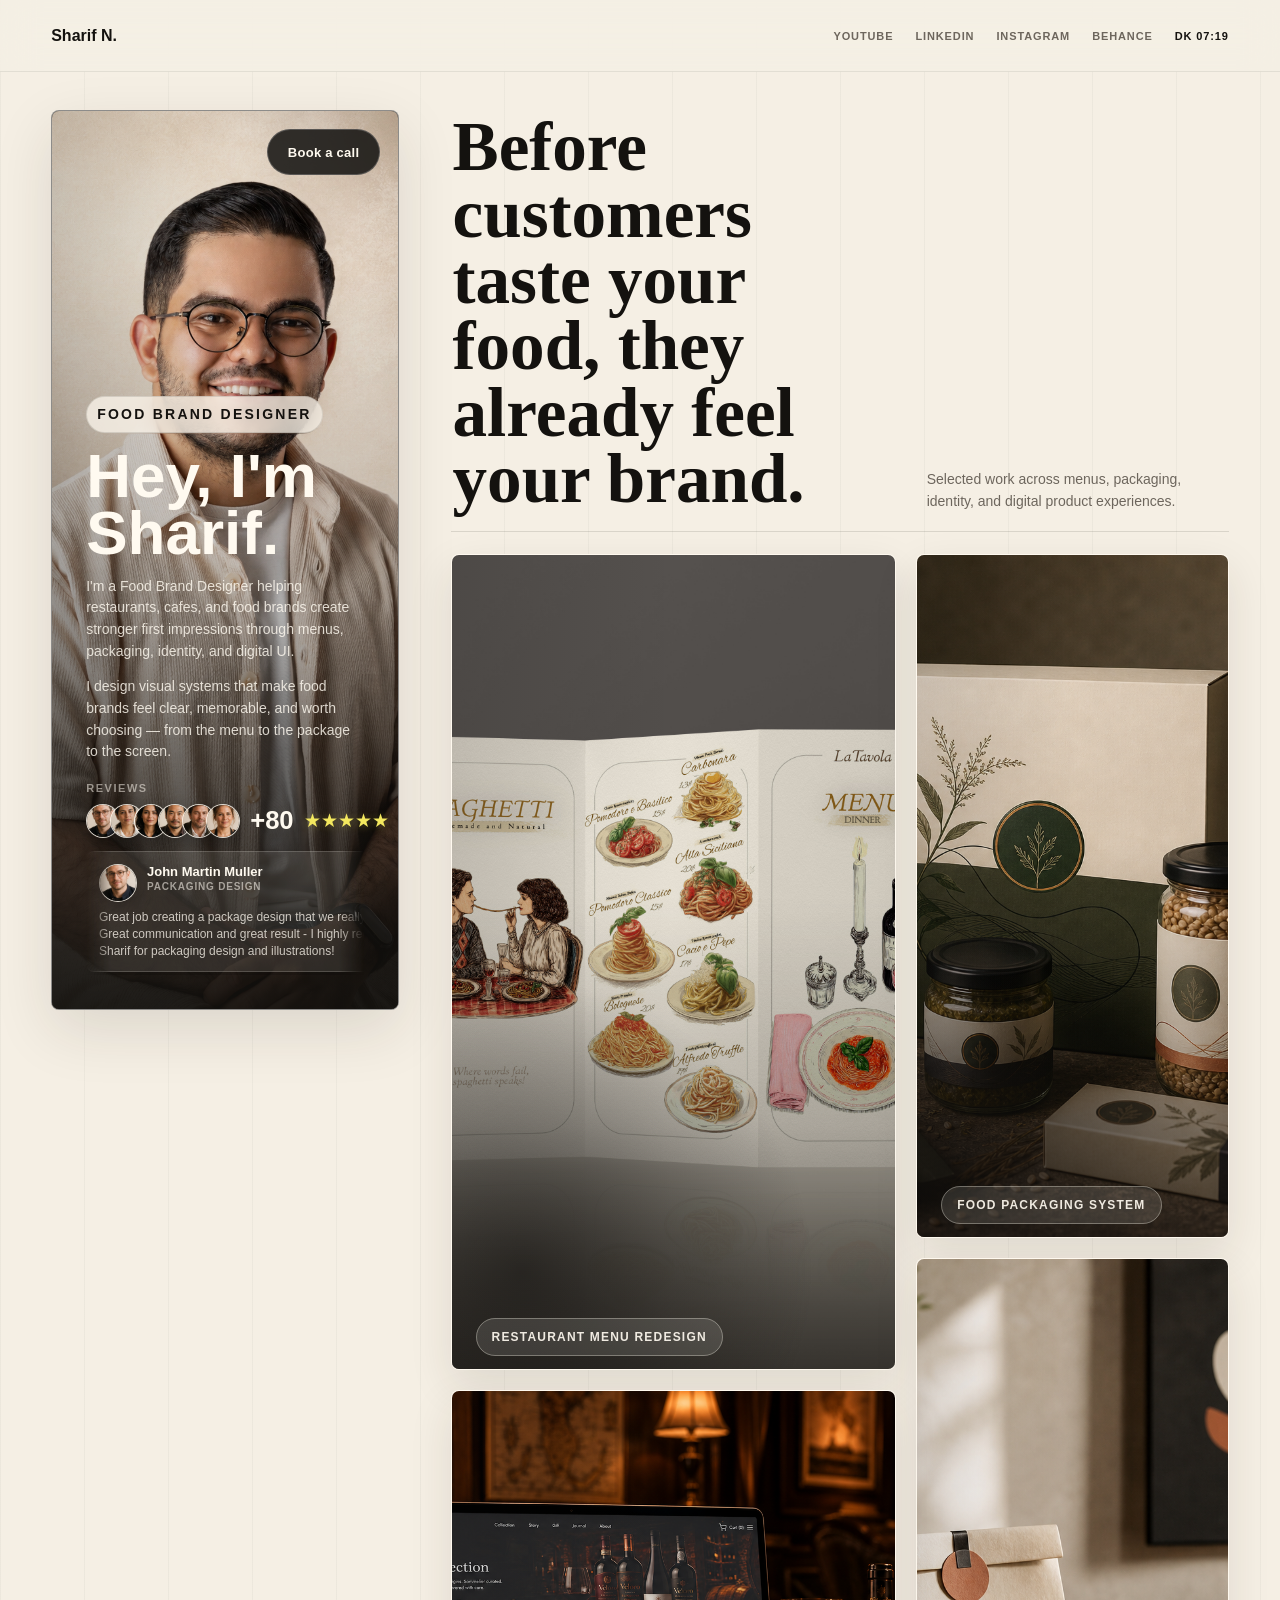
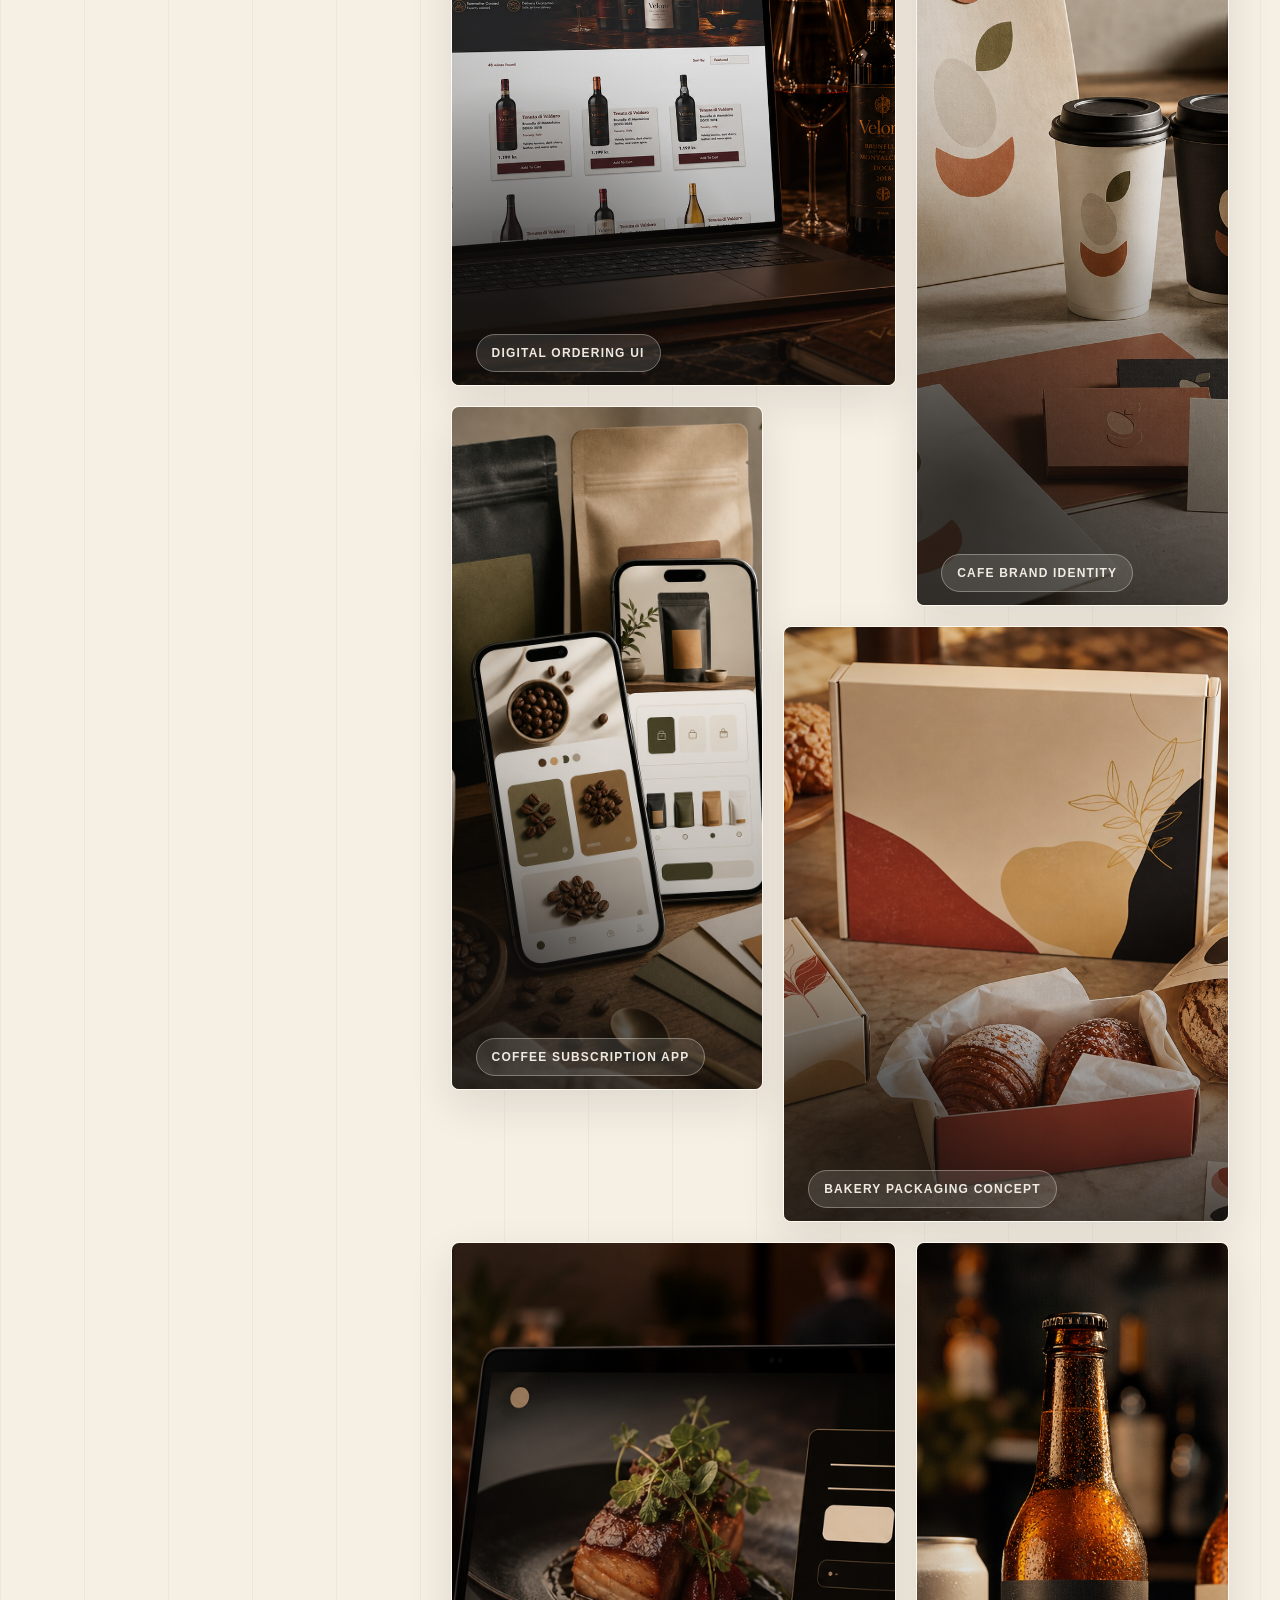
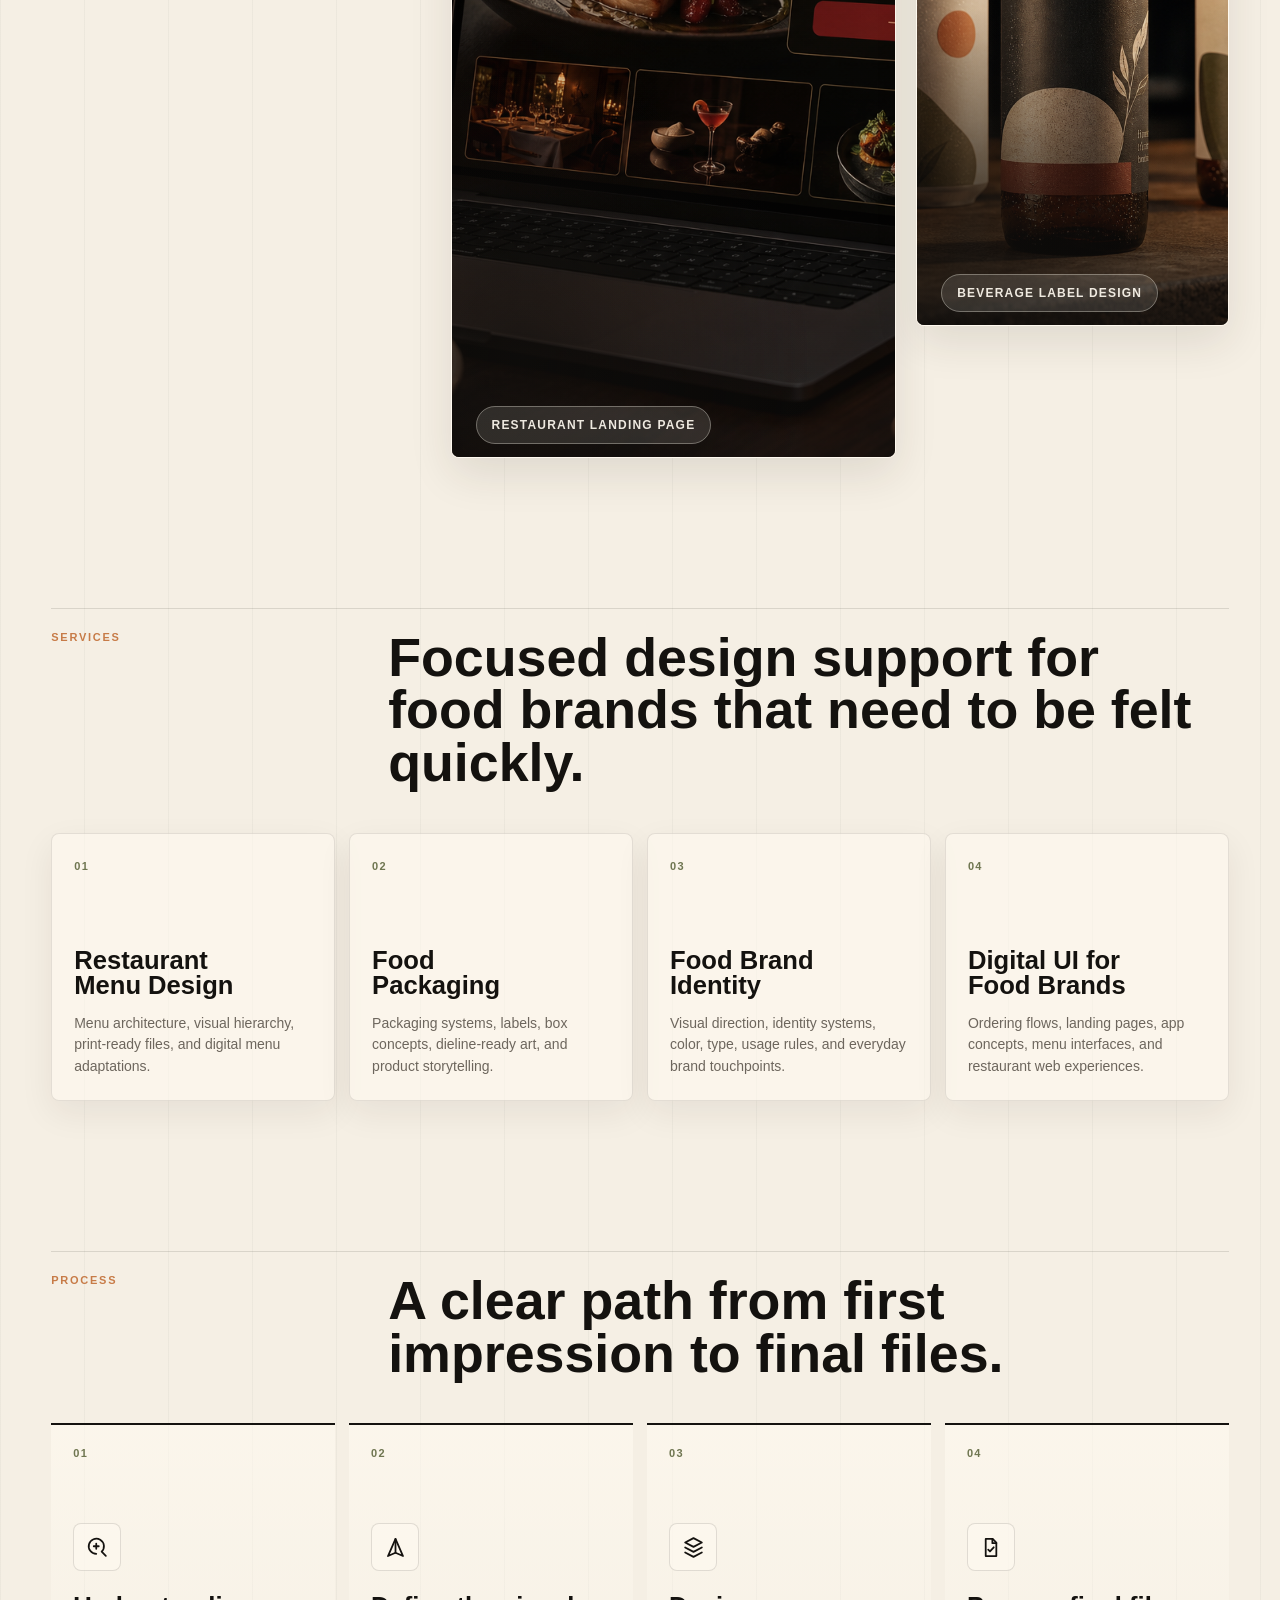
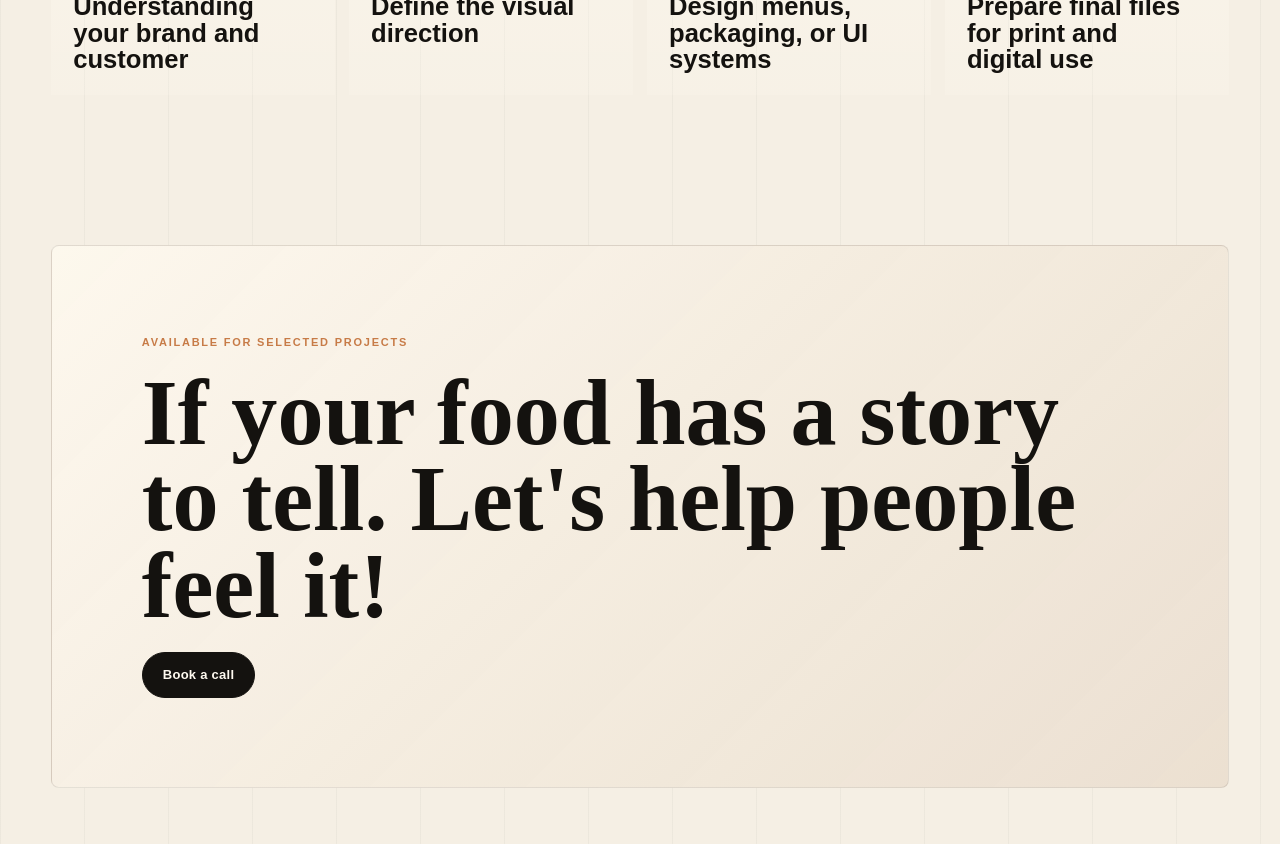
==== create-a-premium-personal-portfolio-website/index.html @ 5e2c5027 "Add files via upload" ====
<!doctype html>
<html lang="en">
  <head>
    <meta charset="utf-8">
    <meta name="viewport" content="width=device-width, initial-scale=1">
    <meta
      name="description"
      content="Sharif N. is a Food Brand Designer creating menus, packaging, identity, and digital UI for restaurants, cafes, bakeries, coffee brands, beverage brands, and food startups."
    >
    <title>Sharif N. | Food Brand Designer</title>
    <link rel="stylesheet" href="styles.css">
  </head>
  <body>
    <div class="cursor-dot" aria-hidden="true"></div>

    <header class="site-nav" aria-label="Primary navigation">
      <a class="brand-mark" href="#top" aria-label="Sharif N. home">Sharif N.</a>
      <nav class="nav-links" aria-label="Social links and local time">
        <a href="https://www.youtube.com/" target="_blank" rel="noreferrer">YouTube</a>
        <a href="https://www.linkedin.com/" target="_blank" rel="noreferrer">LinkedIn</a>
        <a href="https://www.instagram.com/" target="_blank" rel="noreferrer">Instagram</a>
        <a href="https://www.behance.net/" target="_blank" rel="noreferrer">Behance</a>
        <span class="local-time" id="localTime" aria-label="Local time in Denmark">DK --:--</span>
      </nav>
    </header>

    <main id="top">
      <section class="hero-shell" aria-label="Sharif N. portfolio introduction">
        <aside class="intro-card">
          <img src="assets/portrait.png" alt="Editorial portrait of Sharif in a warm design studio">
          <a class="book-button intro-book" href="#contact">Book a call</a>
          <div class="intro-overlay">
            <p class="eyebrow">Food Brand Designer</p>
            <h1>Hey, I'm Sharif.</h1>
            <p>
              I'm a Food Brand Designer helping restaurants, cafes, and food brands create stronger first impressions through menus, packaging, identity, and digital UI.
            </p>
            <p>
              I design visual systems that make food brands feel clear, memorable, and worth choosing &mdash; from the menu to the package to the screen.
            </p>

            <div class="intro-reviews" aria-label="Client reviews">
              <div class="review-summary">
                <p class="review-label">Reviews</p>
                <div class="review-score">
                  <div class="avatar-stack" aria-hidden="true">
                    <img class="client-avatar" src="assets/client-john.png" alt="">
                    <img class="client-avatar" src="assets/client-juan.png" alt="">
                    <img class="client-avatar" src="assets/client-salman.png" alt="">
                    <img class="client-avatar" src="assets/client-luka.png" alt="">
                    <img class="client-avatar" src="assets/client-extra-01.png" alt="">
                    <img class="client-avatar" src="assets/client-extra-02.png" alt="">
                  </div>
                  <strong>+80</strong>
                  <span class="star-rating" aria-label="Five star rating">&#9733;&#9733;&#9733;&#9733;&#9733;</span>
                  <span>reviews</span>
                </div>
              </div>

              <div class="review-marquee" aria-label="Animated client testimonials">
                <div class="review-track">
                  <article class="review-note">
                    <img class="client-avatar" src="assets/client-john.png" alt="John Martin Muller">
                    <div>
                      <strong>John Martin Muller</strong>
                      <span>Packaging design</span>
                    </div>
                    <p>Great job creating a package design that we really love. Great communication and great result - I highly recommend Sharif for packaging design and illustrations!</p>
                  </article>
                  <article class="review-note">
                    <img class="client-avatar" src="assets/client-juan.png" alt="Juan Mantz">
                    <div>
                      <strong>Juan Mantz</strong>
                      <span>Brand project</span>
                    </div>
                    <p>I had an amazing experience with Sharif. Very proactive and willing to make changes on demand. Totally recommendable.! Five stars!</p>
                  </article>
                  <article class="review-note">
                    <img class="client-avatar" src="assets/client-salman.png" alt="Salman Ravanan">
                    <div>
                      <strong>Salman Ravanan</strong>
                      <span>Food brand design</span>
                    </div>
                    <p>Very good freelancer. Understood the assignment and delivered quality output!</p>
                  </article>
                  <article class="review-note">
                    <img class="client-avatar" src="assets/client-luka.png" alt="Luka Bjelica">
                    <div>
                      <strong>Luka Bjelica</strong>
                      <span>Design project</span>
                    </div>
                    <p>Great work! Bravo</p>
                  </article>
                  <article class="review-note" aria-hidden="true">
                    <img class="client-avatar" src="assets/client-john.png" alt="">
                    <div>
                      <strong>John Martin Muller</strong>
                      <span>Packaging design</span>
                    </div>
                    <p>Great job creating a package design that we really love. Great communication and great result - I highly recommend Sharif for packaging design and illustrations!</p>
                  </article>
                  <article class="review-note" aria-hidden="true">
                    <img class="client-avatar" src="assets/client-juan.png" alt="">
                    <div>
                      <strong>Juan Mantz</strong>
                      <span>Brand project</span>
                    </div>
                    <p>I had an amazing experience with Sharif. Very proactive and willing to make changes on demand. Totally recommendable.! Five stars!</p>
                  </article>
                  <article class="review-note" aria-hidden="true">
                    <img class="client-avatar" src="assets/client-salman.png" alt="">
                    <div>
                      <strong>Salman Ravanan</strong>
                      <span>Food brand design</span>
                    </div>
                    <p>Very good freelancer. Understood the assignment and delivered quality output!</p>
                  </article>
                  <article class="review-note" aria-hidden="true">
                    <img class="client-avatar" src="assets/client-luka.png" alt="">
                    <div>
                      <strong>Luka Bjelica</strong>
                      <span>Design project</span>
                    </div>
                    <p>Great work! Bravo</p>
                  </article>
                </div>
              </div>
            </div>
          </div>
        </aside>

        <div class="portfolio-side">
          <div class="portfolio-kicker">
            <p>Before customers taste your food, they already feel your brand.</p>
            <span>Selected work across menus, packaging, identity, and digital product experiences.</span>
          </div>

          <section class="portfolio-grid" aria-label="Selected portfolio projects">
            <article class="project-card card-large" tabindex="0" role="button" data-project="restaurant-menu" aria-label="Open Restaurant Menu Design category">
              <img src="assets/restaurant-menu.png.jpg" alt="Premium restaurant menu design mockup on a warm tabletop">
              <div class="project-info">
                <span class="project-pill">Restaurant Menu Redesign</span>
              </div>
            </article>

            <article class="project-card card-medium" tabindex="0" role="button" data-project="food-packaging" aria-label="Open Food Packaging Design category">
              <img src="assets/food-packaging.png" alt="Premium food packaging system with boxes, jars, labels, and pouches">
              <div class="project-info">
                <span class="project-pill">Food Packaging System</span>
              </div>
            </article>

            <article class="project-card card-tall" tabindex="0" role="button" data-project="cafe-identity" aria-label="Open Cafe Brand Identity category">
              <img src="assets/cafe-identity.png" alt="Cafe brand identity mockup with cups, cards, bags, and stationery">
              <div class="project-info">
                <span class="project-pill">Cafe Brand Identity</span>
              </div>
            </article>

            <article class="project-card card-small" tabindex="0" role="button" data-project="digital-menu-ui" aria-label="Open Digital Menu UI category">
              <img src="assets/digital-menu-ui.png" alt="Digital restaurant menu UI displayed on tablet and phone">
              <div class="project-info">
                <span class="project-pill">Digital Ordering UI</span>
              </div>
            </article>

            <article class="project-card card-medium" tabindex="0" role="button" data-project="coffee-subscription" aria-label="Open Coffee Subscription App UI category">
              <img src="assets/coffee-subscription-app.png" alt="Coffee subscription mobile app UI with coffee bags and beans">
              <div class="project-info">
                <span class="project-pill">Coffee Subscription App</span>
              </div>
            </article>

            <article class="project-card card-small" tabindex="0" role="button" data-project="bakery-packaging" aria-label="Open Bakery Packaging category">
              <img src="assets/bakery-packaging.png" alt="Elegant bakery packaging with pastry boxes, bread sleeves, and baked goods">
              <div class="project-info">
                <span class="project-pill">Bakery Packaging Concept</span>
              </div>
            </article>

            <article class="project-card card-large" tabindex="0" role="button" data-project="restaurant-landing" aria-label="Open Restaurant Landing Page category">
              <img src="assets/restaurant-landing-page.png" alt="Restaurant landing page UI displayed on a laptop in warm dining light">
              <div class="project-info">
                <span class="project-pill">Restaurant Landing Page</span>
              </div>
            </article>

            <article class="project-card card-medium" tabindex="0" role="button" data-project="beverage-label" aria-label="Open Beverage Label Design category">
              <img src="assets/beverage-label.png" alt="Premium beverage label mockup with bottles and cans on a warm counter">
              <div class="project-info">
                <span class="project-pill">Beverage Label Design</span>
              </div>
            </article>
          </section>
        </div>
      </section>

      <section class="section-block services-section" aria-labelledby="servicesTitle">
        <div class="section-heading">
          <p class="eyebrow">Services</p>
          <h2 id="servicesTitle">Focused design support for food brands that need to be felt quickly.</h2>
        </div>
        <div class="service-grid">
          <article class="service-card">
            <span>01</span>
            <h3>Restaurant Menu Design</h3>
            <p>Menu architecture, visual hierarchy, print-ready files, and digital menu adaptations.</p>
          </article>
          <article class="service-card">
            <span>02</span>
            <h3>Food Packaging</h3>
            <p>Packaging systems, labels, box concepts, dieline-ready art, and product storytelling.</p>
          </article>
          <article class="service-card">
            <span>03</span>
            <h3>Food Brand Identity</h3>
            <p>Visual direction, identity systems, color, type, usage rules, and everyday brand touchpoints.</p>
          </article>
          <article class="service-card">
            <span>04</span>
            <h3>Digital UI for Food Brands</h3>
            <p>Ordering flows, landing pages, app concepts, menu interfaces, and restaurant web experiences.</p>
          </article>
        </div>
      </section>

      <section class="section-block process-section" aria-labelledby="processTitle">
        <div class="section-heading">
          <p class="eyebrow">Process</p>
          <h2 id="processTitle">A clear path from first impression to final files.</h2>
        </div>
        <ol class="process-list">
          <li>
            <span>01</span>
            <i class="process-icon" aria-hidden="true">
              <svg viewBox="0 0 24 24" focusable="false">
                <path d="M10.8 18.1a7.3 7.3 0 1 1 5.2-2.1l4 4"></path>
                <path d="M8.4 10.8h4.8"></path>
                <path d="M10.8 8.4v4.8"></path>
              </svg>
            </i>
            <p>Understanding your brand and customer</p>
          </li>
          <li>
            <span>02</span>
            <i class="process-icon" aria-hidden="true">
              <svg viewBox="0 0 24 24" focusable="false">
                <path d="M12 3.8l7.2 16.4-7.2-3.2-7.2 3.2L12 3.8Z"></path>
                <path d="M12 3.8V17"></path>
              </svg>
            </i>
            <p>Define the visual direction</p>
          </li>
          <li>
            <span>03</span>
            <i class="process-icon" aria-hidden="true">
              <svg viewBox="0 0 24 24" focusable="false">
                <path d="M4 7.2 12 3l8 4.2-8 4.2L4 7.2Z"></path>
                <path d="m4 12 8 4.2 8-4.2"></path>
                <path d="m4 16.8 8 4.2 8-4.2"></path>
              </svg>
            </i>
            <p>Design menus, packaging, or UI systems</p>
          </li>
          <li>
            <span>04</span>
            <i class="process-icon" aria-hidden="true">
              <svg viewBox="0 0 24 24" focusable="false">
                <path d="M7.4 3.8h6.7l3.5 3.6v12.8H7.4V3.8Z"></path>
                <path d="M13.8 3.8v4h3.8"></path>
                <path d="m9.8 14.1 1.7 1.7 3.6-4"></path>
              </svg>
            </i>
            <p>Prepare final files for print and digital use</p>
          </li>
        </ol>
      </section>

      <section class="final-cta" id="contact" aria-labelledby="contactTitle">
        <p class="eyebrow">Available for selected projects</p>
        <h2 id="contactTitle">If your food has a story to tell. Let's help people feel it!</h2>
        <a class="book-button" href="mailto:hello@example.com?subject=Portfolio%20Project%20Inquiry">Book a call</a>
      </section>
    </main>

    <div class="case-modal" id="caseModal" aria-hidden="true">
      <div class="modal-backdrop" data-close-modal></div>
      <section class="modal-panel" role="dialog" aria-modal="true" aria-labelledby="modalTitle">
        <button class="modal-close" type="button" aria-label="Close case study" data-close-modal>Close</button>
        <div class="modal-layout">
          <div class="modal-visual">
            <img id="modalImage" src="assets/restaurant-menu.png.jpg" alt="">
          </div>
          <div class="modal-content">
            <p class="eyebrow" id="modalCategory">Category</p>
            <h2 id="modalTitle">Project title</h2>
            <div class="case-details">
              <div>
                <span>What this category includes</span>
                <p id="modalOverview"></p>
              </div>
              <div>
                <span>Design focus</span>
                <p id="modalFocus"></p>
              </div>
              <div>
                <span>Selected samples</span>
                <div class="sample-grid" id="modalSamples"></div>
              </div>
              <div>
                <span>Deliverables</span>
                <p id="modalDeliverables"></p>
              </div>
              <div>
                <span>Tools used</span>
                <div class="tool-icon-row" id="modalTools" aria-label="Tools used"></div>
              </div>
            </div>
          </div>
        </div>
      </section>
    </div>

    <script src="script.js"></script>
  </body>
</html>
---- create-a-premium-personal-portfolio-website/styles.css ----
:root {
  --paper: #f5efe4;
  --paper-deep: #ebe0d1;
  --ink: #14120f;
  --muted: #6d665d;
  --line: rgba(20, 18, 15, 0.12);
  --cream: #fffaf0;
  --olive: #6f7651;
  --espresso: #3b2c22;
  --tomato: #9f4f3f;
  --orange: #c77b47;
  --charcoal: #24231f;
  --shadow: 0 20px 60px rgba(42, 32, 22, 0.12);
  --radius: 8px;
  --sans: "Avenir Next", "Inter", "Neue Haas Grotesk Text", "Helvetica Neue", Arial, sans-serif;
  --serif: "Iowan Old Style", "Cormorant Garamond", "Georgia", "Times New Roman", serif;
}

* {
  box-sizing: border-box;
}

html {
  scroll-behavior: smooth;
}

body {
  margin: 0;
  background:
    linear-gradient(90deg, rgba(20, 18, 15, 0.035) 1px, transparent 1px),
    var(--paper);
  background-size: 84px 84px;
  color: var(--ink);
  font-family: var(--sans);
  letter-spacing: 0;
}

body.modal-open {
  overflow: hidden;
}

a {
  color: inherit;
  text-decoration: none;
}

img {
  display: block;
  max-width: 100%;
}

.cursor-dot {
  position: fixed;
  z-index: 80;
  width: 18px;
  height: 18px;
  border: 1px solid rgba(20, 18, 15, 0.3);
  border-radius: 999px;
  pointer-events: none;
  opacity: 0;
  transform: translate3d(-50%, -50%, 0);
  transition: opacity 180ms ease, width 180ms ease, height 180ms ease, background-color 180ms ease;
}

.cursor-dot.is-active {
  opacity: 1;
}

.cursor-dot.is-hovering {
  width: 38px;
  height: 38px;
  background: rgba(20, 18, 15, 0.06);
}

.site-nav {
  position: sticky;
  top: 0;
  z-index: 30;
  display: flex;
  align-items: center;
  justify-content: space-between;
  gap: 24px;
  min-height: 72px;
  padding: 20px clamp(18px, 4vw, 56px);
  background: rgba(245, 239, 228, 0.82);
  border-bottom: 1px solid rgba(20, 18, 15, 0.08);
  backdrop-filter: blur(18px);
}

.brand-mark {
  font-size: 16px;
  font-weight: 700;
}

.nav-links {
  display: flex;
  align-items: center;
  justify-content: flex-end;
  gap: clamp(10px, 1.8vw, 22px);
  color: var(--muted);
  font-size: 11px;
  font-weight: 700;
  text-transform: uppercase;
  letter-spacing: 0.08em;
}

.nav-links a,
.local-time {
  position: relative;
  white-space: nowrap;
}

.nav-links a::after {
  position: absolute;
  left: 0;
  bottom: -5px;
  width: 100%;
  height: 1px;
  content: "";
  background: currentColor;
  transform: scaleX(0);
  transform-origin: right;
  transition: transform 220ms ease;
}

.nav-links a:hover::after {
  transform: scaleX(1);
  transform-origin: left;
}

.local-time {
  color: var(--ink);
}

main {
  padding: 0 clamp(18px, 4vw, 56px) 56px;
}

.hero-shell {
  display: grid;
  grid-template-columns: minmax(300px, 0.68fr) minmax(0, 1.52fr);
  gap: clamp(22px, 4vw, 54px);
  align-items: start;
  max-width: 1540px;
  margin: 0 auto;
  padding-top: clamp(18px, 3vw, 42px);
}

.intro-card {
  position: sticky;
  top: 96px;
  height: calc(100svh - 124px);
  min-height: 900px;
  overflow: hidden;
  border: 1px solid rgba(255, 255, 255, 0.48);
  border-radius: var(--radius);
  background: var(--charcoal);
  box-shadow: var(--shadow);
  isolation: isolate;
}

.intro-card::after {
  position: absolute;
  inset: 0;
  z-index: 1;
  content: "";
  background:
    linear-gradient(180deg, rgba(20, 18, 15, 0.02) 18%, rgba(20, 18, 15, 0.2) 48%, rgba(20, 18, 15, 0.86) 100%),
    linear-gradient(90deg, rgba(20, 18, 15, 0.18), transparent 54%);
  pointer-events: none;
}

.intro-card > img {
  position: absolute;
  inset: 0;
  width: 100%;
  height: 100%;
  object-fit: cover;
  object-position: center top;
  transform: scale(1.01);
}

.book-button {
  display: inline-flex;
  align-items: center;
  justify-content: center;
  min-height: 46px;
  padding: 0 20px;
  border: 1px solid var(--ink);
  border-radius: 999px;
  background: var(--ink);
  color: var(--cream);
  font-size: 13px;
  font-weight: 800;
  letter-spacing: 0.02em;
  transition: transform 220ms ease, background-color 220ms ease, color 220ms ease;
}

.book-button:hover {
  transform: translateY(-2px);
  background: var(--cream);
  color: var(--ink);
}

.intro-book {
  position: absolute;
  top: 18px;
  right: 18px;
  z-index: 3;
  border-color: rgba(255, 255, 255, 0.2);
  background: rgba(10, 10, 9, 0.82);
  backdrop-filter: blur(14px);
}

.intro-overlay {
  position: relative;
  z-index: 2;
  display: flex;
  min-height: 100%;
  flex-direction: column;
  justify-content: flex-end;
  gap: 14px;
  padding: clamp(20px, 3.2vw, 34px);
  color: var(--cream);
}

.eyebrow {
  margin: 0;
  color: var(--orange);
  font-size: 11px;
  font-weight: 800;
  letter-spacing: 0.16em;
  text-transform: uppercase;
}

.intro-overlay h1 {
  max-width: 10ch;
  margin: 0;
  font-size: clamp(40px, 5.1vw, 62px);
  line-height: 0.92;
  letter-spacing: 0;
}

.intro-overlay > .eyebrow {
  width: fit-content;
  max-width: 100%;
  padding: 7px 10px;
  border: 1px solid rgba(20, 18, 15, 0.12);
  border-radius: 999px;
  background: rgba(255, 250, 240, 0.72);
  color: var(--ink);
  backdrop-filter: blur(12px);
}

.intro-overlay p {
  max-width: 620px;
  margin: 0;
  color: rgba(255, 250, 240, 0.82);
  font-size: clamp(14px, 1vw, 16px);
  line-height: 1.55;
}

.intro-reviews {
  display: grid;
  gap: 12px;
  margin-top: 2px;
  padding-top: 4px;
}

.review-summary {
  display: grid;
  gap: 10px;
}

.intro-overlay .review-label {
  max-width: none;
  color: rgba(255, 250, 240, 0.52);
  font-size: 11px;
  font-weight: 900;
  letter-spacing: 0.14em;
  line-height: 1;
  text-transform: uppercase;
}

.review-score {
  display: flex;
  align-items: center;
  gap: 10px;
  min-width: 0;
  color: rgba(255, 250, 240, 0.9);
}

.avatar-stack {
  display: flex;
  align-items: center;
  flex-shrink: 0;
}

.client-avatar {
  display: block;
  width: 34px;
  height: 34px;
  flex: 0 0 auto;
  overflow: hidden;
  border: 1.5px solid rgba(255, 250, 240, 0.78);
  border-radius: 999px;
  background: rgba(255, 250, 240, 0.2);
  object-fit: cover;
  object-position: center;
  box-shadow: 0 8px 18px rgba(0, 0, 0, 0.24);
}

.avatar-stack .client-avatar + .client-avatar {
  margin-left: -10px;
}

.review-score strong {
  color: var(--cream);
  font-size: clamp(21px, 2vw, 28px);
  line-height: 1;
}

.star-rating {
  color: #f3e85f;
  font-size: clamp(16px, 1.5vw, 21px);
  line-height: 1;
  text-shadow: 0 1px 8px rgba(243, 232, 95, 0.3);
  white-space: nowrap;
}

.review-score > span:last-child {
  color: rgba(255, 250, 240, 0.82);
  font-size: 13px;
  font-weight: 800;
}

.review-marquee {
  max-width: 100%;
  overflow: hidden;
  padding: 1px 0 3px;
  mask-image: linear-gradient(90deg, transparent, #000 9%, #000 91%, transparent);
}

.review-track {
  display: flex;
  width: max-content;
  gap: 10px;
  animation: reviewMarquee 30s linear infinite;
  will-change: transform;
}

.intro-reviews:hover .review-track {
  animation-play-state: paused;
}

.review-note {
  display: grid;
  grid-template-columns: 38px minmax(0, 1fr);
  flex: 0 0 350px;
  gap: 7px 10px;
  margin: 0;
  padding: 12px;
  border: 1px solid rgba(255, 250, 240, 0.17);
  border-radius: var(--radius);
  background: rgba(255, 250, 240, 0.1);
  box-shadow: 0 14px 28px rgba(0, 0, 0, 0.16);
  backdrop-filter: blur(14px);
}

.review-note .client-avatar {
  width: 38px;
  height: 38px;
  margin: 0;
}

.review-note strong,
.review-note span {
  display: block;
  overflow: hidden;
  text-overflow: ellipsis;
  white-space: nowrap;
}

.review-note strong {
  color: var(--cream);
  font-size: 13px;
  line-height: 1.2;
}

.review-note span {
  color: rgba(255, 250, 240, 0.56);
  font-size: 10px;
  font-weight: 900;
  letter-spacing: 0.08em;
  line-height: 1.4;
  text-transform: uppercase;
}

.intro-overlay .review-note p {
  grid-column: 1 / -1;
  max-width: none;
  display: -webkit-box;
  overflow: hidden;
  color: rgba(255, 250, 240, 0.76);
  font-size: 12px;
  line-height: 1.4;
  -webkit-box-orient: vertical;
  -webkit-line-clamp: 4;
}

@keyframes reviewMarquee {
  from {
    transform: translateX(-50%);
  }

  to {
    transform: translateX(0);
  }
}

.portfolio-side {
  min-width: 0;
}

.portfolio-kicker {
  display: grid;
  grid-template-columns: minmax(0, 1.2fr) minmax(220px, 0.8fr);
  gap: 24px;
  align-items: end;
  margin-bottom: 22px;
  padding: 4px 2px 18px;
  border-bottom: 1px solid var(--line);
}

.portfolio-kicker p {
  max-width: 840px;
  margin: 0;
  font-family: var(--serif);
  font-size: clamp(42px, 5.4vw, 86px);
  font-weight: 700;
  line-height: 0.96;
  letter-spacing: 0;
}

.portfolio-kicker span {
  color: var(--muted);
  font-size: 14px;
  line-height: 1.55;
}

.portfolio-grid {
  display: grid;
  grid-auto-flow: dense;
  grid-auto-rows: 24px;
  grid-template-columns: repeat(12, minmax(0, 1fr));
  gap: 20px;
}

.project-card {
  position: relative;
  display: flex;
  min-height: 340px;
  overflow: hidden;
  border: 1px solid rgba(255, 250, 240, 0.58);
  border-radius: var(--radius);
  background: var(--cream);
  box-shadow: 0 16px 44px rgba(43, 33, 23, 0.11);
  cursor: pointer;
  outline: none;
  transform: translateY(0) scale(1);
  transition: transform 320ms ease, box-shadow 320ms ease, border-color 320ms ease;
}

.project-card::after {
  position: absolute;
  inset: 0;
  z-index: 1;
  content: "";
  background:
    radial-gradient(circle at 16% 88%, rgba(16, 14, 12, 0.64), transparent 36%),
    linear-gradient(180deg, transparent 42%, rgba(16, 14, 12, 0.2) 70%, rgba(16, 14, 12, 0.7) 100%),
    linear-gradient(90deg, rgba(16, 14, 12, 0.14), transparent 50%);
}

.project-card:hover,
.project-card:focus-visible {
  border-color: rgba(20, 18, 15, 0.22);
  box-shadow: 0 28px 70px rgba(43, 33, 23, 0.18);
  transform: translateY(-6px) scale(1.008);
}

.project-card:focus-visible {
  outline: 2px solid rgba(20, 18, 15, 0.42);
  outline-offset: 4px;
}

.project-card img {
  position: absolute;
  inset: 0;
  width: 100%;
  height: 100%;
  object-fit: cover;
  transition: transform 700ms ease;
}

.project-card:hover img,
.project-card:focus-visible img {
  transform: scale(1.055);
}

.project-info {
  position: absolute;
  left: clamp(14px, 2vw, 24px);
  bottom: clamp(14px, 2vw, 24px);
  z-index: 2;
  display: block;
  width: auto;
  max-width: calc(100% - 28px);
  padding: 0;
  color: var(--cream);
}

.project-pill {
  width: fit-content;
  max-width: 100%;
  padding: 11px 15px;
  border: 1px solid rgba(255, 250, 240, 0.32);
  border-radius: 999px;
  background: rgba(255, 250, 240, 0.12);
  backdrop-filter: blur(12px);
  color: rgba(255, 250, 240, 0.92);
  font-size: 12px;
  font-weight: 900;
  letter-spacing: 0.1em;
  line-height: 1.2;
  text-transform: uppercase;
  transform: translateY(0);
  transition: transform 280ms ease, background-color 280ms ease;
}

.project-card:hover .project-pill,
.project-card:focus-visible .project-pill {
  background: rgba(255, 250, 240, 0.18);
  transform: translateX(4px);
}

.card-large {
  grid-column: span 7;
  grid-row: span 19;
}

.card-medium {
  grid-column: span 5;
  grid-row: span 16;
}

.card-tall {
  grid-column: span 5;
  grid-row: span 22;
}

.card-small {
  grid-column: span 7;
  grid-row: span 14;
}

.section-block {
  max-width: 1540px;
  margin: clamp(74px, 12vw, 150px) auto 0;
}

.section-heading {
  display: grid;
  grid-template-columns: 0.34fr 1fr;
  gap: clamp(18px, 4vw, 56px);
  align-items: start;
  margin-bottom: clamp(22px, 4vw, 44px);
  padding-top: 22px;
  border-top: 1px solid var(--line);
}

.section-heading h2 {
  max-width: 920px;
  margin: 0;
  font-size: clamp(30px, 4.2vw, 62px);
  line-height: 0.98;
  letter-spacing: 0;
}

.service-grid {
  display: grid;
  grid-template-columns: repeat(4, minmax(0, 1fr));
  gap: 14px;
}

.service-card {
  margin: 0;
  border: 1px solid rgba(20, 18, 15, 0.1);
  border-radius: var(--radius);
  background: rgba(255, 250, 240, 0.58);
  box-shadow: 0 12px 34px rgba(43, 33, 23, 0.07);
}

.service-card {
  min-height: 250px;
  padding: 22px;
}

.service-card span,
.process-list span,
.case-details span {
  color: var(--olive);
  font-size: 11px;
  font-weight: 900;
  letter-spacing: 0.12em;
  text-transform: uppercase;
}

.service-card h3 {
  max-width: 13ch;
  margin: 74px 0 14px;
  font-size: clamp(22px, 2vw, 30px);
  line-height: 1;
  letter-spacing: 0;
}

.service-card p,
.process-list p {
  margin: 0;
  color: var(--muted);
  font-size: 14px;
  line-height: 1.55;
}

.process-list {
  display: grid;
  grid-template-columns: repeat(4, minmax(0, 1fr));
  gap: 14px;
  margin: 0;
  padding: 0;
  list-style: none;
}

.process-list li {
  display: grid;
  min-height: 220px;
  align-content: start;
  gap: 22px;
  padding: 22px;
  border-top: 2px solid var(--ink);
  background: linear-gradient(180deg, rgba(255, 250, 240, 0.62), rgba(255, 250, 240, 0.18));
}

.process-icon {
  display: inline-flex;
  align-items: center;
  justify-content: center;
  width: 48px;
  height: 48px;
  margin-top: 42px;
  border: 1px solid rgba(20, 18, 15, 0.12);
  border-radius: var(--radius);
  background: rgba(255, 250, 240, 0.56);
  color: var(--ink);
}

.process-icon svg {
  width: 25px;
  height: 25px;
  fill: none;
  stroke: currentColor;
  stroke-linecap: round;
  stroke-linejoin: round;
  stroke-width: 1.7;
}

.process-list p {
  max-width: 15ch;
  margin-top: 0;
  color: var(--ink);
  font-size: clamp(21px, 2vw, 28px);
  font-weight: 800;
  line-height: 1.04;
}

.final-cta {
  display: grid;
  max-width: 1540px;
  min-height: 460px;
  align-content: center;
  justify-items: start;
  gap: 22px;
  margin: clamp(74px, 12vw, 150px) auto 0;
  padding: clamp(34px, 7vw, 92px);
  border: 1px solid rgba(20, 18, 15, 0.1);
  border-radius: var(--radius);
  background:
    linear-gradient(135deg, rgba(255, 250, 240, 0.92), rgba(235, 224, 209, 0.88)),
    var(--paper-deep);
}

.final-cta h2 {
  max-width: 950px;
  margin: 0;
  font-family: var(--serif);
  font-size: clamp(44px, 7.2vw, 108px);
  font-weight: 700;
  line-height: 0.94;
  letter-spacing: 0;
}

.case-modal {
  position: fixed;
  inset: 0;
  z-index: 60;
  display: none;
  place-items: center;
  padding: 20px;
}

.case-modal.is-open {
  display: grid;
}

.modal-backdrop {
  position: absolute;
  inset: 0;
  background: rgba(20, 18, 15, 0.72);
  backdrop-filter: blur(12px);
}

.modal-panel {
  position: relative;
  width: min(1180px, 100%);
  max-height: calc(100vh - 40px);
  overflow: auto;
  border: 1px solid rgba(255, 250, 240, 0.16);
  border-radius: var(--radius);
  background: var(--paper);
  box-shadow: 0 30px 90px rgba(0, 0, 0, 0.28);
}

.modal-close {
  position: sticky;
  top: 16px;
  z-index: 4;
  float: right;
  margin: 16px 16px 0 0;
  min-height: 38px;
  padding: 0 14px;
  border: 1px solid rgba(20, 18, 15, 0.16);
  border-radius: 999px;
  background: rgba(255, 250, 240, 0.82);
  color: var(--ink);
  cursor: pointer;
  font: inherit;
  font-size: 12px;
  font-weight: 900;
  text-transform: uppercase;
}

.modal-layout {
  display: grid;
  grid-template-columns: 0.95fr 1.05fr;
  gap: clamp(22px, 4vw, 48px);
  padding: clamp(18px, 4vw, 48px);
}

.modal-visual {
  position: sticky;
  top: 48px;
  overflow: hidden;
  height: min(70vh, 720px);
  border-radius: var(--radius);
  background: var(--charcoal);
}

.modal-visual img {
  width: 100%;
  height: 100%;
  object-fit: cover;
}

.modal-content {
  padding: clamp(38px, 5vw, 74px) 0 0;
}

.modal-content h2 {
  max-width: 11ch;
  margin: 12px 0 30px;
  font-size: clamp(42px, 6vw, 82px);
  line-height: 0.92;
  letter-spacing: 0;
}

.case-details {
  display: grid;
  gap: 18px;
}

.case-details div {
  padding: 18px 0;
  border-top: 1px solid var(--line);
}

.case-details p {
  max-width: 620px;
  margin: 8px 0 0;
  color: var(--muted);
  font-size: 15px;
  line-height: 1.6;
}

.tool-icon-row {
  display: flex;
  flex-wrap: wrap;
  gap: 10px;
  margin-top: 12px;
}

.tool-icon {
  display: inline-flex;
  align-items: center;
  justify-content: center;
  width: 44px;
  height: 44px;
  border-radius: var(--radius);
  font-size: 13px;
  font-weight: 900;
  line-height: 1;
  letter-spacing: 0;
  box-shadow: 0 12px 24px rgba(43, 33, 23, 0.08);
}

.tool-figma {
  border: 1px solid rgba(16, 14, 12, 0.14);
  background:
    radial-gradient(circle at 38% 30%, #f24e1e 0 16%, transparent 17%),
    radial-gradient(circle at 62% 30%, #ff7262 0 16%, transparent 17%),
    radial-gradient(circle at 38% 50%, #a259ff 0 16%, transparent 17%),
    radial-gradient(circle at 62% 50%, #1abcfe 0 16%, transparent 17%),
    radial-gradient(circle at 38% 70%, #0acf83 0 16%, transparent 17%),
    #fffaf0;
  color: transparent;
}

.tool-ai {
  border: 1px solid rgba(255, 154, 24, 0.38);
  background: #2c1a05;
  color: #ff9a18;
}

.tool-ps {
  border: 1px solid rgba(49, 168, 255, 0.38);
  background: #071a2c;
  color: #31a8ff;
}

.sample-grid {
  display: grid;
  grid-template-columns: repeat(3, minmax(0, 1fr));
  gap: 10px;
  margin-top: 12px;
}

.sample-card {
  display: grid;
  min-height: 164px;
  align-content: space-between;
  gap: 18px;
  padding: 16px;
  border: 1px solid rgba(20, 18, 15, 0.1);
  border-radius: var(--radius);
  background: rgba(255, 250, 240, 0.56);
}

.sample-card h3 {
  margin: 0;
  font-size: 18px;
  line-height: 1.04;
  letter-spacing: 0;
}

.sample-card p {
  margin: 0;
  font-size: 13px;
  line-height: 1.45;
}

@media (max-width: 1180px) {
  .hero-shell {
    grid-template-columns: 1fr;
  }

  .intro-card {
    position: relative;
    top: auto;
    height: 1040px;
    min-height: 1040px;
  }

  .intro-overlay {
    min-height: 1040px;
  }

  .portfolio-kicker {
    grid-template-columns: 1fr;
    align-items: start;
  }

  .service-grid,
  .process-list {
    grid-template-columns: repeat(2, minmax(0, 1fr));
  }
}

@media (max-width: 820px) {
  .site-nav {
    position: relative;
    align-items: flex-start;
    flex-direction: column;
    gap: 14px;
  }

  .nav-links {
    width: 100%;
    justify-content: flex-start;
    overflow-x: auto;
    padding-bottom: 2px;
  }

  main {
    padding-inline: 14px;
  }

  .hero-shell {
    padding-top: 14px;
  }

  .intro-card,
  .intro-overlay {
    height: 1120px;
    min-height: 1120px;
  }

  .intro-card > img {
    object-position: center top;
    transform: none;
  }

  .intro-overlay h1 {
    max-width: 9ch;
    font-size: clamp(40px, 14vw, 60px);
  }

  .review-score {
    flex-wrap: wrap;
    gap: 8px 10px;
  }

  .review-note {
    flex-basis: 282px;
  }

  .portfolio-grid {
    display: grid;
    grid-auto-rows: auto;
    grid-template-columns: 1fr;
    gap: 14px;
  }

  .project-card,
  .card-large,
  .card-medium,
  .card-tall,
  .card-small {
    grid-column: auto;
    grid-row: auto;
    min-height: clamp(390px, 80vw, 560px);
  }

  .section-heading,
  .service-grid,
  .process-list,
  .modal-layout {
    grid-template-columns: 1fr;
  }

  .service-card,
  .process-list li {
    min-height: 190px;
  }

  .service-card h3 {
    margin-top: 48px;
  }

  .process-icon {
    margin-top: 34px;
  }

  .modal-panel {
    max-height: calc(100vh - 20px);
  }

  .modal-layout {
    padding: 12px;
  }

  .modal-visual {
    position: relative;
    top: auto;
    height: 46vh;
  }

  .modal-content {
    padding: 12px 6px 18px;
  }

  .sample-grid {
    grid-template-columns: 1fr;
  }
}

@media (max-width: 520px) {
  .intro-card,
  .intro-overlay {
    height: 1220px;
    min-height: 1220px;
  }

  .intro-overlay {
    gap: 12px;
    padding: 18px;
  }

  .intro-overlay .eyebrow {
    max-width: 172px;
    line-height: 1.35;
  }

  .intro-book {
    top: 14px;
    right: 14px;
    min-height: 42px;
    padding-inline: 16px;
  }

  .review-summary {
    gap: 8px;
  }

  .client-avatar {
    width: 31px;
    height: 31px;
  }

  .review-note {
    flex-basis: 260px;
    padding: 11px;
  }

  .review-note .client-avatar {
    width: 36px;
    height: 36px;
  }

  .project-info {
    left: 16px;
    bottom: 16px;
    max-width: calc(100% - 32px);
  }

  .project-pill {
    padding: 9px 11px;
    font-size: 10.5px;
  }

  .portfolio-kicker p {
    font-size: clamp(42px, 13vw, 64px);
  }

  .project-card,
  .card-large,
  .card-medium,
  .card-tall,
  .card-small {
    min-height: 420px;
  }

  .final-cta {
    min-height: 390px;
    padding: 24px;
  }
}

@media (prefers-reduced-motion: reduce) {
  *,
  *::before,
  *::after {
    scroll-behavior: auto !important;
    transition-duration: 0.01ms !important;
    animation-duration: 0.01ms !important;
    animation-iteration-count: 1 !important;
  }

  .cursor-dot {
    display: none;
  }
}
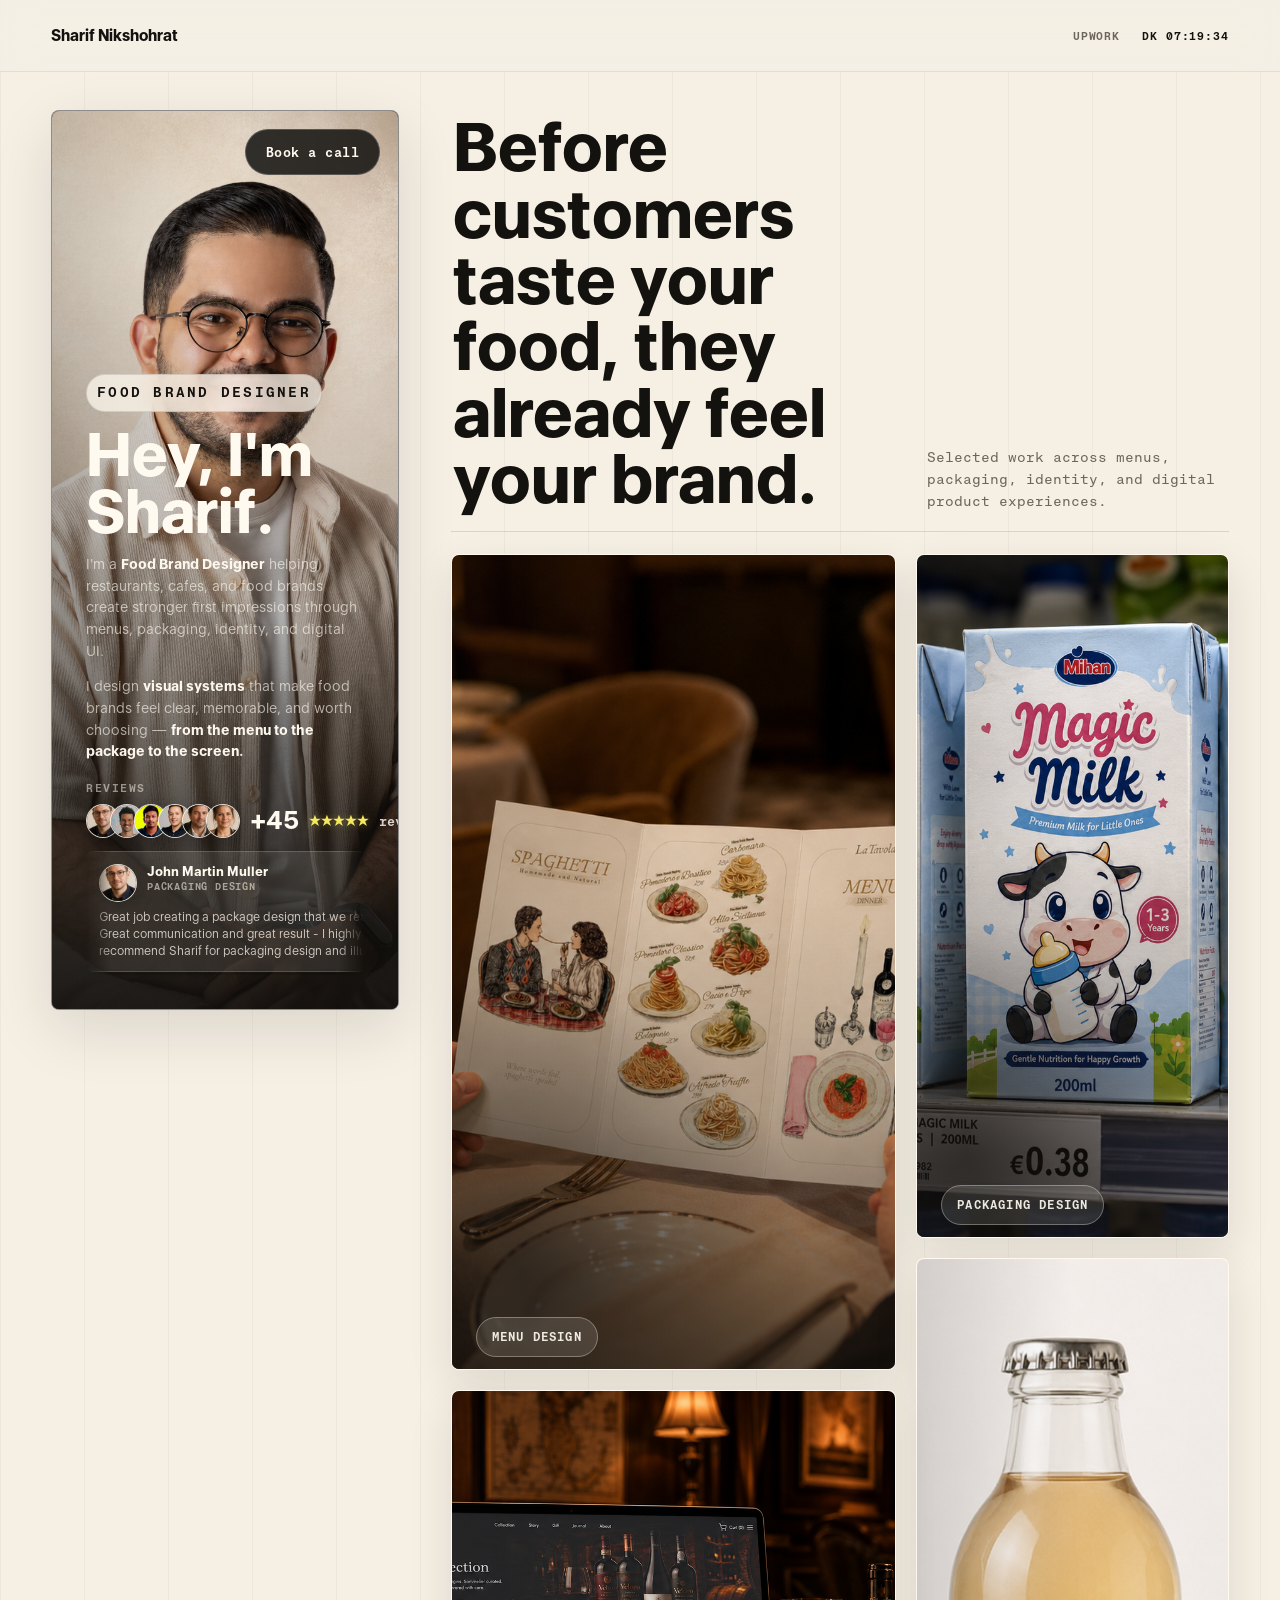
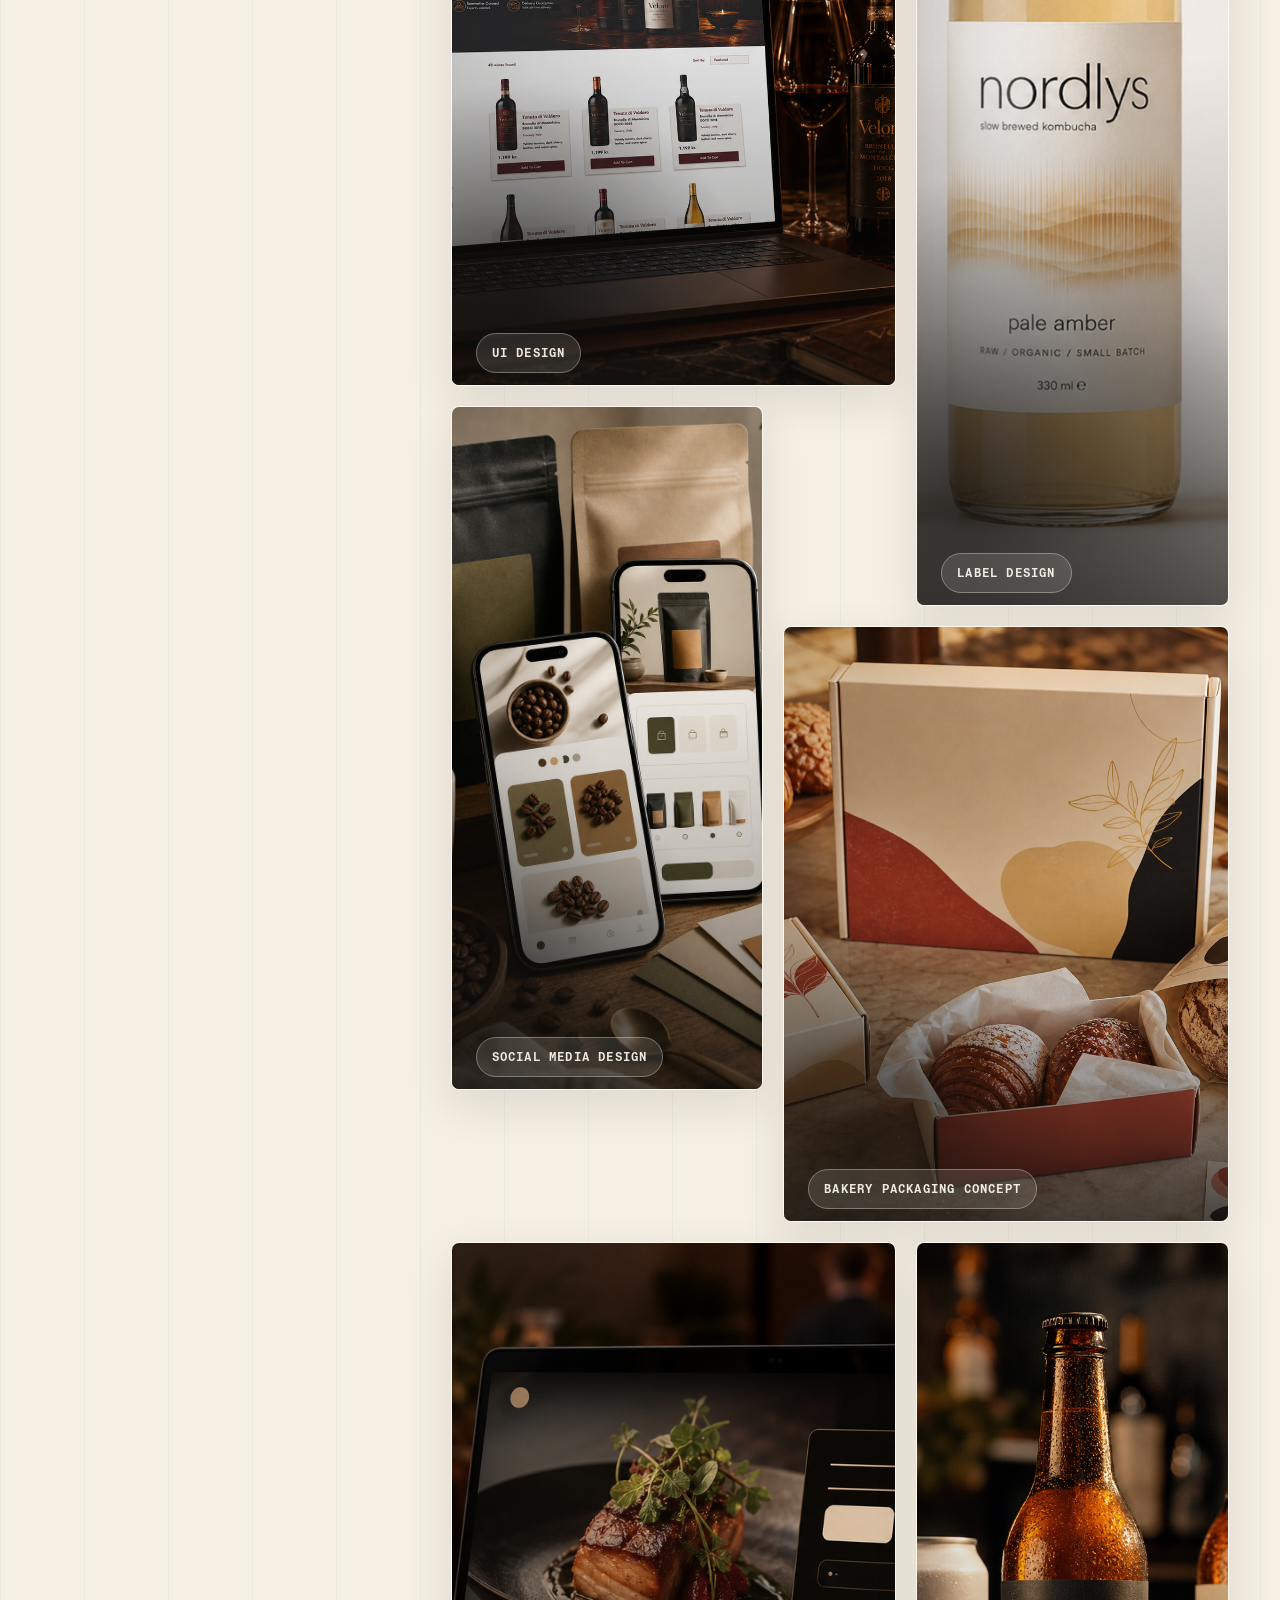
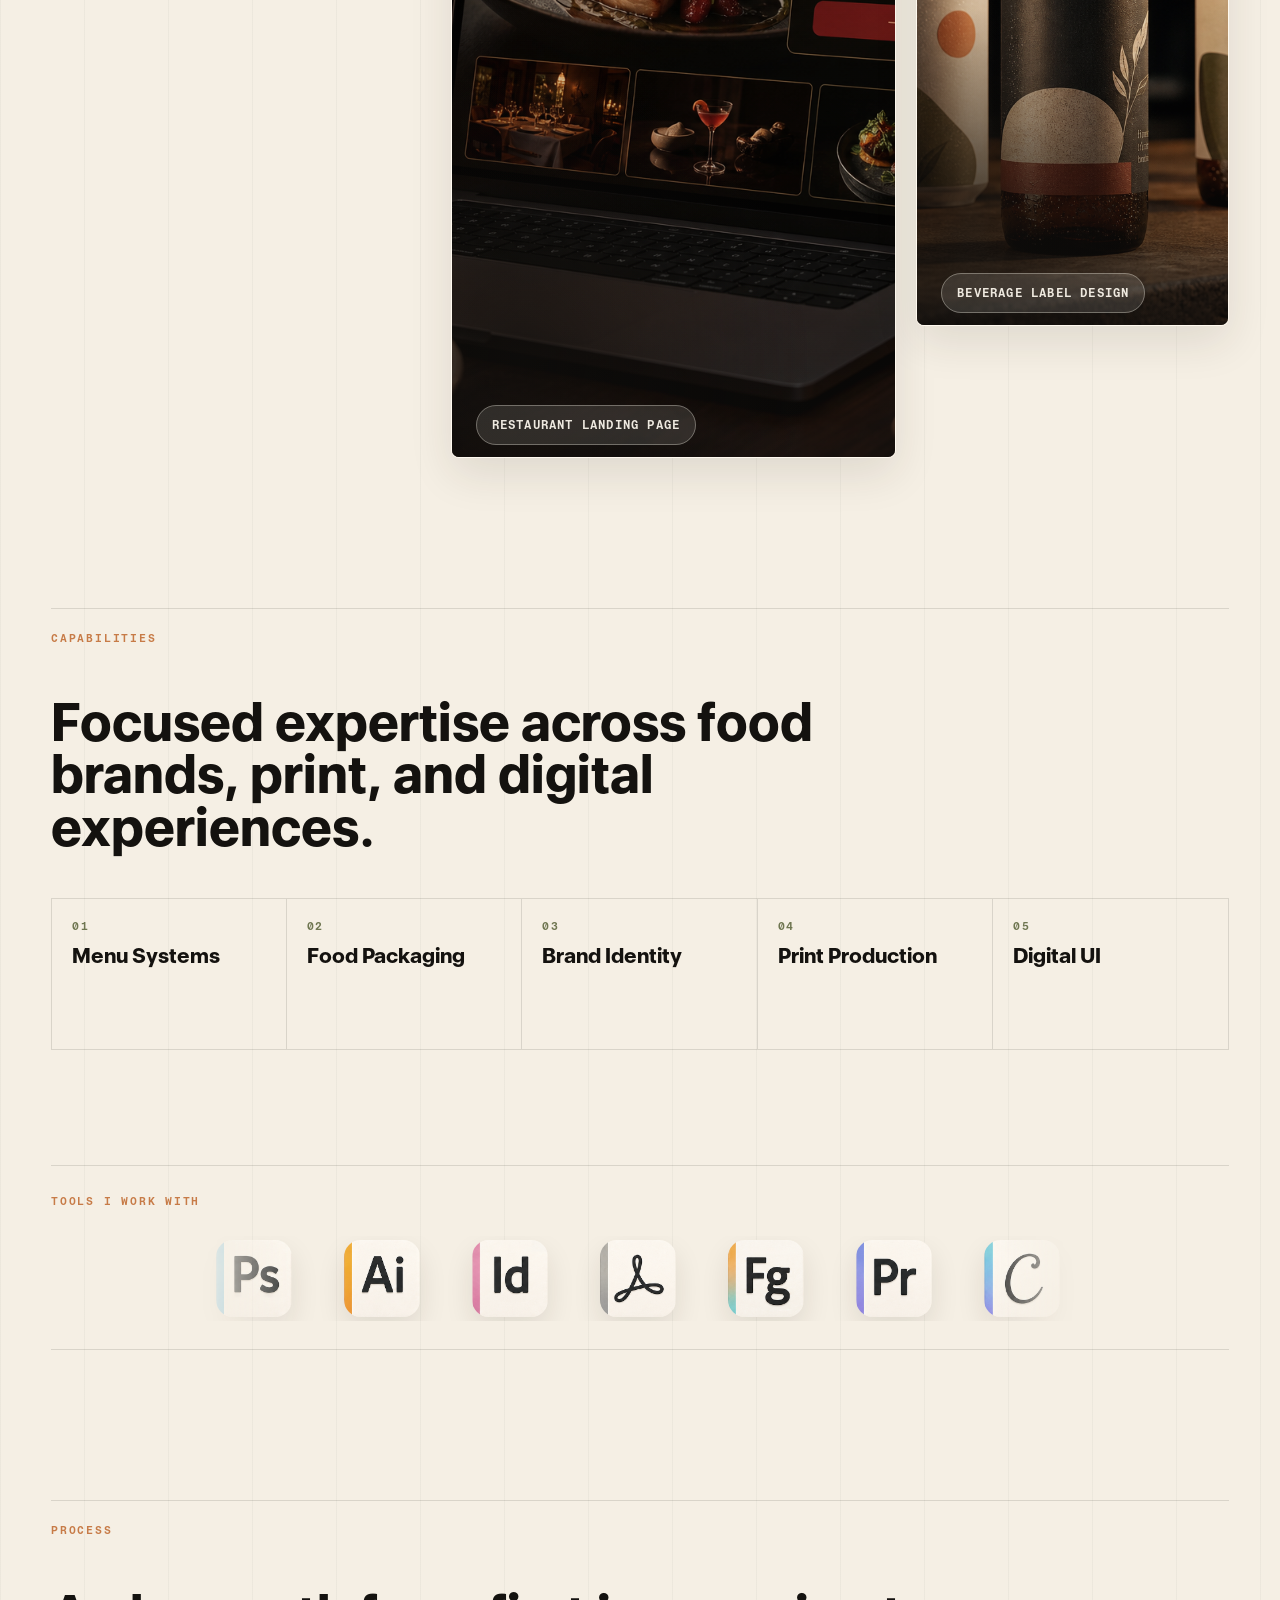
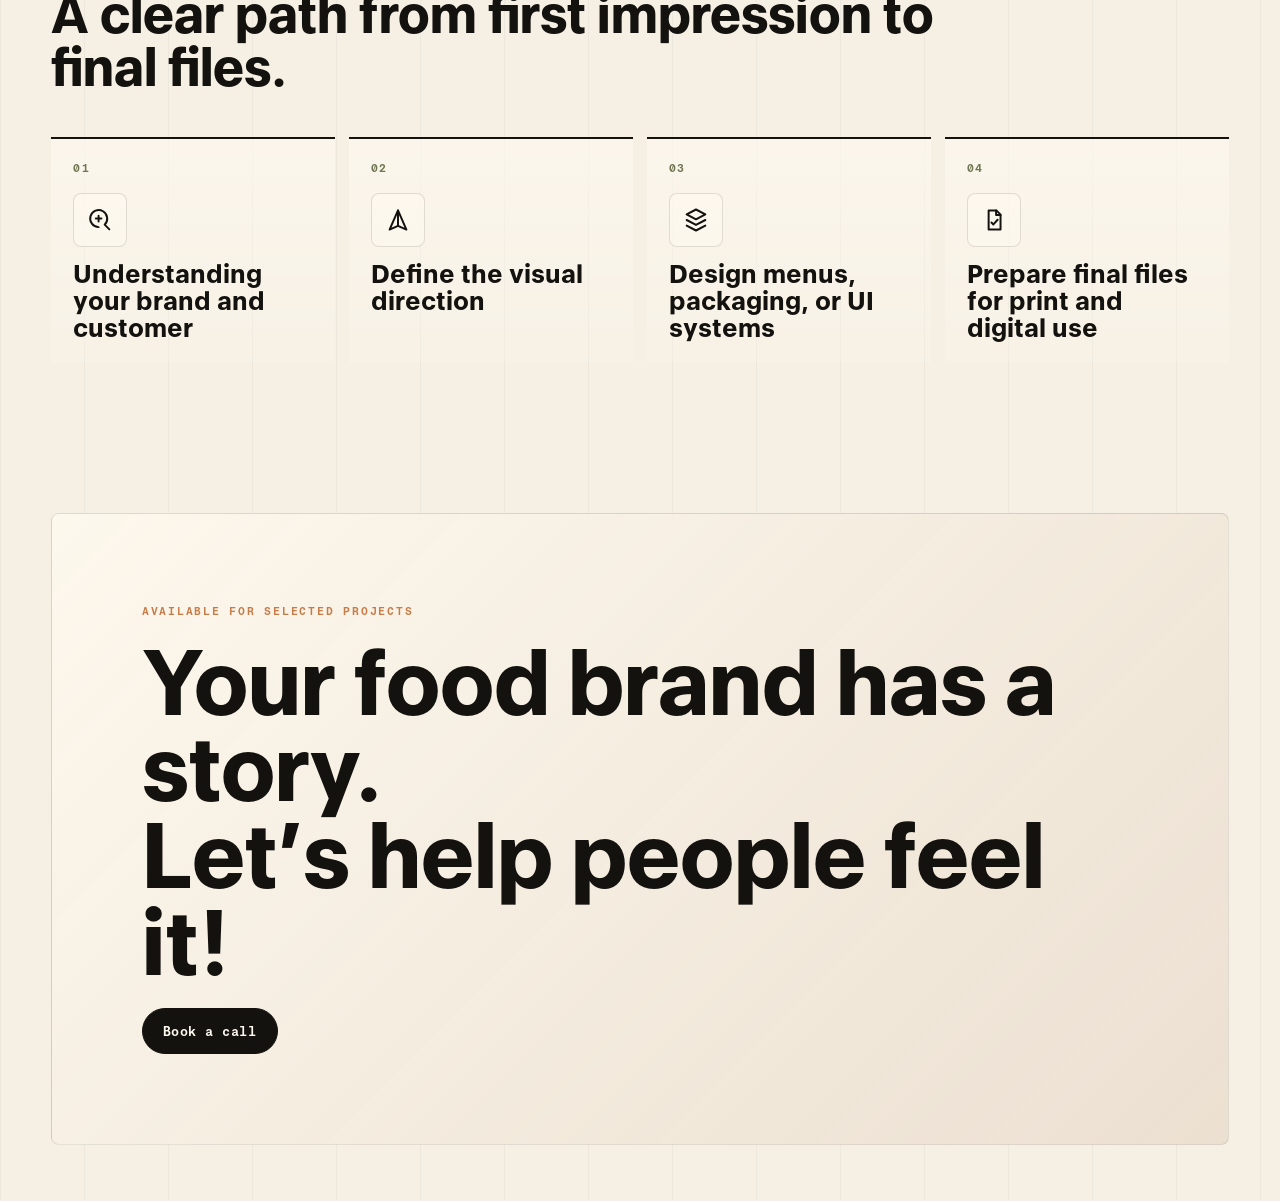
==== commit f264b93b: "V2" ====
--- a/create-a-premium-personal-portfolio-website/index.html
+++ b/create-a-premium-personal-portfolio-website/index.html
@@ -5,38 +5,35 @@
     <meta name="viewport" content="width=device-width, initial-scale=1">
     <meta
       name="description"
-      content="Sharif N. is a Food Brand Designer creating menus, packaging, identity, and digital UI for restaurants, cafes, bakeries, coffee brands, beverage brands, and food startups."
+      content="Sharif Nikshohrat is a Food Brand Designer creating menus, packaging, identity, and digital UI for restaurants, cafes, bakeries, coffee brands, beverage brands, and food startups."
     >
-    <title>Sharif N. | Food Brand Designer</title>
+    <title>Sharif Nikshohrat | Food Brand Designer</title>
     <link rel="stylesheet" href="styles.css">
   </head>
   <body>
     <div class="cursor-dot" aria-hidden="true"></div>
 
     <header class="site-nav" aria-label="Primary navigation">
-      <a class="brand-mark" href="#top" aria-label="Sharif N. home">Sharif N.</a>
-      <nav class="nav-links" aria-label="Social links and local time">
-        <a href="https://www.youtube.com/" target="_blank" rel="noreferrer">YouTube</a>
-        <a href="https://www.linkedin.com/" target="_blank" rel="noreferrer">LinkedIn</a>
-        <a href="https://www.instagram.com/" target="_blank" rel="noreferrer">Instagram</a>
-        <a href="https://www.behance.net/" target="_blank" rel="noreferrer">Behance</a>
-        <span class="local-time" id="localTime" aria-label="Local time in Denmark">DK --:--</span>
+      <a class="brand-mark" href="#top" aria-label="Sharif Nikshohrat home">Sharif Nikshohrat</a>
+      <nav class="nav-links" aria-label="Upwork profile and local time">
+        <a href="https://www.upwork.com/freelancers/~01335d34afd4d84e67?mp_source=share" target="_blank" rel="noreferrer">Upwork</a>
+        <span class="local-time" id="localTime" aria-label="Local time in Denmark">DK --:--:--</span>
       </nav>
     </header>
 
     <main id="top">
-      <section class="hero-shell" aria-label="Sharif N. portfolio introduction">
+      <section class="hero-shell" aria-label="Sharif Nikshohrat portfolio introduction">
         <aside class="intro-card">
           <img src="assets/portrait.png" alt="Editorial portrait of Sharif in a warm design studio">
-          <a class="book-button intro-book" href="#contact">Book a call</a>
+          <a class="book-button intro-book" href="https://www.upwork.com/freelancers/~01335d34afd4d84e67?mp_source=share" target="_blank" rel="noreferrer">Book a call</a>
           <div class="intro-overlay">
             <p class="eyebrow">Food Brand Designer</p>
             <h1>Hey, I'm Sharif.</h1>
-            <p>
-              I'm a Food Brand Designer helping restaurants, cafes, and food brands create stronger first impressions through menus, packaging, identity, and digital UI.
+            <p class="intro-copy">
+              I'm a <span class="intro-emphasis">Food Brand Designer</span> helping restaurants, cafes, and food brands create stronger first impressions through menus, packaging, identity, and digital UI.
             </p>
-            <p>
-              I design visual systems that make food brands feel clear, memorable, and worth choosing &mdash; from the menu to the package to the screen.
+            <p class="intro-copy">
+              I design <span class="intro-emphasis">visual systems</span> that make food brands feel clear, memorable, and worth choosing &mdash; <span class="intro-emphasis">from the menu to the package to the screen.</span>
             </p>
 
             <div class="intro-reviews" aria-label="Client reviews">
@@ -45,13 +42,13 @@
                 <div class="review-score">
                   <div class="avatar-stack" aria-hidden="true">
                     <img class="client-avatar" src="assets/client-john.png" alt="">
-                    <img class="client-avatar" src="assets/client-juan.png" alt="">
+                    <img class="client-avatar" src="assets/client-juan.webp" alt="">
                     <img class="client-avatar" src="assets/client-salman.png" alt="">
-                    <img class="client-avatar" src="assets/client-luka.png" alt="">
+                    <img class="client-avatar" src="assets/client-luka.webp" alt="">
                     <img class="client-avatar" src="assets/client-extra-01.png" alt="">
                     <img class="client-avatar" src="assets/client-extra-02.png" alt="">
                   </div>
-                  <strong>+80</strong>
+                  <strong>+45</strong>
                   <span class="star-rating" aria-label="Five star rating">&#9733;&#9733;&#9733;&#9733;&#9733;</span>
                   <span>reviews</span>
                 </div>
@@ -68,7 +65,7 @@
                     <p>Great job creating a package design that we really love. Great communication and great result - I highly recommend Sharif for packaging design and illustrations!</p>
                   </article>
                   <article class="review-note">
-                    <img class="client-avatar" src="assets/client-juan.png" alt="Juan Mantz">
+                    <img class="client-avatar" src="assets/client-juan.webp" alt="Juan Mantz">
                     <div>
                       <strong>Juan Mantz</strong>
                       <span>Brand project</span>
@@ -84,7 +81,7 @@
                     <p>Very good freelancer. Understood the assignment and delivered quality output!</p>
                   </article>
                   <article class="review-note">
-                    <img class="client-avatar" src="assets/client-luka.png" alt="Luka Bjelica">
+                    <img class="client-avatar" src="assets/client-luka.webp" alt="Luka Bjelica">
                     <div>
                       <strong>Luka Bjelica</strong>
                       <span>Design project</span>
@@ -100,7 +97,7 @@
                     <p>Great job creating a package design that we really love. Great communication and great result - I highly recommend Sharif for packaging design and illustrations!</p>
                   </article>
                   <article class="review-note" aria-hidden="true">
-                    <img class="client-avatar" src="assets/client-juan.png" alt="">
+                    <img class="client-avatar" src="assets/client-juan.webp" alt="">
                     <div>
                       <strong>Juan Mantz</strong>
                       <span>Brand project</span>
@@ -116,7 +113,7 @@
                     <p>Very good freelancer. Understood the assignment and delivered quality output!</p>
                   </article>
                   <article class="review-note" aria-hidden="true">
-                    <img class="client-avatar" src="assets/client-luka.png" alt="">
+                    <img class="client-avatar" src="assets/client-luka.webp" alt="">
                     <div>
                       <strong>Luka Bjelica</strong>
                       <span>Design project</span>
@@ -136,38 +133,38 @@
           </div>
 
           <section class="portfolio-grid" aria-label="Selected portfolio projects">
-            <article class="project-card card-large" tabindex="0" role="button" data-project="restaurant-menu" aria-label="Open Restaurant Menu Design category">
-              <img src="assets/restaurant-menu.png.jpg" alt="Premium restaurant menu design mockup on a warm tabletop">
-              <div class="project-info">
-                <span class="project-pill">Restaurant Menu Redesign</span>
-              </div>
-            </article>
-
-            <article class="project-card card-medium" tabindex="0" role="button" data-project="food-packaging" aria-label="Open Food Packaging Design category">
-              <img src="assets/food-packaging.png" alt="Premium food packaging system with boxes, jars, labels, and pouches">
-              <div class="project-info">
-                <span class="project-pill">Food Packaging System</span>
-              </div>
-            </article>
-
-            <article class="project-card card-tall" tabindex="0" role="button" data-project="cafe-identity" aria-label="Open Cafe Brand Identity category">
-              <img src="assets/cafe-identity.png" alt="Cafe brand identity mockup with cups, cards, bags, and stationery">
-              <div class="project-info">
-                <span class="project-pill">Cafe Brand Identity</span>
-              </div>
-            </article>
-
-            <article class="project-card card-small" tabindex="0" role="button" data-project="digital-menu-ui" aria-label="Open Digital Menu UI category">
+            <article class="project-card card-large" tabindex="0" role="button" data-project="restaurant-menu" aria-label="Open Menu Design category">
+              <img src="assets/menu-spaghetti-trifold.png" alt="Spaghetti trifold restaurant menu opened on a white tablecloth">
+              <div class="project-info">
+                <span class="project-pill">Menu Design</span>
+              </div>
+            </article>
+
+            <article class="project-card card-medium" tabindex="0" role="button" data-project="food-packaging" aria-label="Open Packaging Design category">
+              <img src="assets/packaging-magic-milk.png" alt="Magic Milk packaging design displayed on a retail shelf">
+              <div class="project-info">
+                <span class="project-pill">Packaging Design</span>
+              </div>
+            </article>
+
+            <article class="project-card card-tall" tabindex="0" role="button" data-project="label-design" aria-label="Open Label Design category">
+              <img src="assets/label-design-bottles.png" alt="Nordlys kombucha label design across three bottle flavors">
+              <div class="project-info">
+                <span class="project-pill">Label Design</span>
+              </div>
+            </article>
+
+            <article class="project-card card-small" tabindex="0" role="button" data-project="digital-menu-ui" aria-label="Open UI Design category">
               <img src="assets/digital-menu-ui.png" alt="Digital restaurant menu UI displayed on tablet and phone">
               <div class="project-info">
-                <span class="project-pill">Digital Ordering UI</span>
-              </div>
-            </article>
-
-            <article class="project-card card-medium" tabindex="0" role="button" data-project="coffee-subscription" aria-label="Open Coffee Subscription App UI category">
+                <span class="project-pill">UI Design</span>
+              </div>
+            </article>
+
+            <article class="project-card card-medium" tabindex="0" role="button" data-project="coffee-subscription" aria-label="Open Social Media Design category">
               <img src="assets/coffee-subscription-app.png" alt="Coffee subscription mobile app UI with coffee bags and beans">
               <div class="project-info">
-                <span class="project-pill">Coffee Subscription App</span>
+                <span class="project-pill">Social Media Design</span>
               </div>
             </article>
 
@@ -195,32 +192,45 @@
         </div>
       </section>
 
-      <section class="section-block services-section" aria-labelledby="servicesTitle">
+      <section class="section-block capabilities-section" aria-labelledby="capabilitiesTitle">
         <div class="section-heading">
-          <p class="eyebrow">Services</p>
-          <h2 id="servicesTitle">Focused design support for food brands that need to be felt quickly.</h2>
-        </div>
-        <div class="service-grid">
-          <article class="service-card">
-            <span>01</span>
-            <h3>Restaurant Menu Design</h3>
-            <p>Menu architecture, visual hierarchy, print-ready files, and digital menu adaptations.</p>
-          </article>
-          <article class="service-card">
-            <span>02</span>
-            <h3>Food Packaging</h3>
-            <p>Packaging systems, labels, box concepts, dieline-ready art, and product storytelling.</p>
-          </article>
-          <article class="service-card">
-            <span>03</span>
-            <h3>Food Brand Identity</h3>
-            <p>Visual direction, identity systems, color, type, usage rules, and everyday brand touchpoints.</p>
-          </article>
-          <article class="service-card">
-            <span>04</span>
-            <h3>Digital UI for Food Brands</h3>
-            <p>Ordering flows, landing pages, app concepts, menu interfaces, and restaurant web experiences.</p>
-          </article>
+          <p class="eyebrow">Capabilities</p>
+          <h2 id="capabilitiesTitle">Focused expertise across food brands, print, and digital experiences.</h2>
+        </div>
+        <div class="capabilities-row">
+          <article class="capability-item"><span>01</span><h3>Menu Systems</h3></article>
+          <article class="capability-item"><span>02</span><h3>Food Packaging</h3></article>
+          <article class="capability-item"><span>03</span><h3>Brand Identity</h3></article>
+          <article class="capability-item"><span>04</span><h3>Print Production</h3></article>
+          <article class="capability-item"><span>05</span><h3>Digital UI</h3></article>
+        </div>
+      </section>
+
+      <section class="tools-showcase" aria-label="Design tools">
+        <p class="eyebrow">Tools I work with</p>
+        <div class="tools-marquee">
+          <div class="tools-track">
+            <figure class="app-icon"><img src="assets/app-photoshop.png" alt="Adobe Photoshop"></figure>
+            <figure class="app-icon"><img src="assets/app-illustrator.png" alt="Adobe Illustrator"></figure>
+            <figure class="app-icon"><img src="assets/app-indesign.png" alt="Adobe InDesign"></figure>
+            <figure class="app-icon"><img src="assets/app-acrobat.png" alt="Adobe Acrobat"></figure>
+            <figure class="app-icon"><img src="assets/app-figma.png" alt="Figma"></figure>
+            <figure class="app-icon"><img src="assets/app-premiere.png" alt="Adobe Premiere Pro"></figure>
+            <figure class="app-icon"><img src="assets/app-canva.png" alt="Canva"></figure>
+            <figure class="app-icon"><img src="assets/app-chatgpt.png" alt="ChatGPT"></figure>
+            <figure class="app-icon"><img src="assets/app-claude.png" alt="Claude"></figure>
+            <figure class="app-icon"><img src="assets/app-midjourney.png" alt="Midjourney"></figure>
+            <figure class="app-icon" aria-hidden="true"><img src="assets/app-photoshop.png" alt=""></figure>
+            <figure class="app-icon" aria-hidden="true"><img src="assets/app-illustrator.png" alt=""></figure>
+            <figure class="app-icon" aria-hidden="true"><img src="assets/app-indesign.png" alt=""></figure>
+            <figure class="app-icon" aria-hidden="true"><img src="assets/app-acrobat.png" alt=""></figure>
+            <figure class="app-icon" aria-hidden="true"><img src="assets/app-figma.png" alt=""></figure>
+            <figure class="app-icon" aria-hidden="true"><img src="assets/app-premiere.png" alt=""></figure>
+            <figure class="app-icon" aria-hidden="true"><img src="assets/app-canva.png" alt=""></figure>
+            <figure class="app-icon" aria-hidden="true"><img src="assets/app-chatgpt.png" alt=""></figure>
+            <figure class="app-icon" aria-hidden="true"><img src="assets/app-claude.png" alt=""></figure>
+            <figure class="app-icon" aria-hidden="true"><img src="assets/app-midjourney.png" alt=""></figure>
+          </div>
         </div>
       </section>
 
@@ -278,8 +288,11 @@
 
       <section class="final-cta" id="contact" aria-labelledby="contactTitle">
         <p class="eyebrow">Available for selected projects</p>
-        <h2 id="contactTitle">If your food has a story to tell. Let's help people feel it!</h2>
-        <a class="book-button" href="mailto:hello@example.com?subject=Portfolio%20Project%20Inquiry">Book a call</a>
+        <h2 id="contactTitle">
+          <span>Your food brand has a story.</span>
+          <span>Let&rsquo;s help people feel it!</span>
+        </h2>
+        <a class="book-button" href="https://www.upwork.com/freelancers/~01335d34afd4d84e67?mp_source=share" target="_blank" rel="noreferrer">Book a call</a>
       </section>
     </main>
 
@@ -289,7 +302,7 @@
         <button class="modal-close" type="button" aria-label="Close case study" data-close-modal>Close</button>
         <div class="modal-layout">
           <div class="modal-visual">
-            <img id="modalImage" src="assets/restaurant-menu.png.jpg" alt="">
+            <img id="modalImage" src="assets/menu-spaghetti-trifold.png" alt="">
           </div>
           <div class="modal-content">
             <p class="eyebrow" id="modalCategory">Category</p>
@@ -307,6 +320,10 @@
                 <span>Selected samples</span>
                 <div class="sample-grid" id="modalSamples"></div>
               </div>
+              <div class="final-visuals-panel" id="modalFinalVisualsPanel" hidden>
+                <span>Final visuals</span>
+                <div class="final-visual-grid" id="modalFinalVisuals"></div>
+              </div>
               <div>
                 <span>Deliverables</span>
                 <p id="modalDeliverables"></p>
--- a/create-a-premium-personal-portfolio-website/styles.css
+++ b/create-a-premium-personal-portfolio-website/styles.css
@@ -1,3 +1,67 @@
+@font-face {
+  font-family: "Eloquia Text";
+  src: url("assets/fonts/EloquiaText-Regular.otf") format("opentype");
+  font-display: swap;
+  font-style: normal;
+  font-weight: 400;
+}
+
+@font-face {
+  font-family: "Eloquia Text";
+  src: url("assets/fonts/EloquiaText-Medium.otf") format("opentype");
+  font-display: swap;
+  font-style: normal;
+  font-weight: 500;
+}
+
+@font-face {
+  font-family: "Eloquia Text";
+  src: url("assets/fonts/EloquiaText-Bold.otf") format("opentype");
+  font-display: swap;
+  font-style: normal;
+  font-weight: 700;
+}
+
+@font-face {
+  font-family: "Eloquia Display";
+  src: url("assets/fonts/EloquiaDisplay-Regular.otf") format("opentype");
+  font-display: swap;
+  font-style: normal;
+  font-weight: 400;
+}
+
+@font-face {
+  font-family: "Eloquia Display";
+  src: url("assets/fonts/EloquiaDisplay-Bold.otf") format("opentype");
+  font-display: swap;
+  font-style: normal;
+  font-weight: 700;
+}
+
+@font-face {
+  font-family: "Eloquia Display";
+  src: url("assets/fonts/EloquiaDisplay-Black.otf") format("opentype");
+  font-display: swap;
+  font-style: normal;
+  font-weight: 900;
+}
+
+@font-face {
+  font-family: "EMT Approach Mono";
+  src: url("assets/fonts/ApproachMono-Regular.otf") format("opentype");
+  font-display: swap;
+  font-style: normal;
+  font-weight: 400;
+}
+
+@font-face {
+  font-family: "EMT Approach Mono";
+  src: url("assets/fonts/ApproachMono-SemiBold.otf") format("opentype");
+  font-display: swap;
+  font-style: normal;
+  font-weight: 700;
+}
+
 :root {
   --paper: #f5efe4;
   --paper-deep: #ebe0d1;
@@ -12,8 +76,9 @@
   --charcoal: #24231f;
   --shadow: 0 20px 60px rgba(42, 32, 22, 0.12);
   --radius: 8px;
-  --sans: "Avenir Next", "Inter", "Neue Haas Grotesk Text", "Helvetica Neue", Arial, sans-serif;
-  --serif: "Iowan Old Style", "Cormorant Garamond", "Georgia", "Times New Roman", serif;
+  --body: "Eloquia Text", "Avenir Next", "Inter", "Helvetica Neue", Arial, sans-serif;
+  --display: "Eloquia Display", "Eloquia Text", "Avenir Next", "Inter", "Helvetica Neue", Arial, sans-serif;
+  --label: "EMT Approach Mono", "IBM Plex Mono", "SFMono-Regular", Consolas, monospace;
 }
 
 * {
@@ -31,7 +96,7 @@
     var(--paper);
   background-size: 84px 84px;
   color: var(--ink);
-  font-family: var(--sans);
+  font-family: var(--body);
   letter-spacing: 0;
 }
 
@@ -47,6 +112,13 @@
 img {
   display: block;
   max-width: 100%;
+}
+
+h1,
+h2,
+h3,
+.brand-mark {
+  font-family: var(--display);
 }
 
 .cursor-dot {
@@ -98,6 +170,7 @@
   justify-content: flex-end;
   gap: clamp(10px, 1.8vw, 22px);
   color: var(--muted);
+  font-family: var(--label);
   font-size: 11px;
   font-weight: 700;
   text-transform: uppercase;
@@ -190,9 +263,10 @@
   border-radius: 999px;
   background: var(--ink);
   color: var(--cream);
+  font-family: var(--label);
   font-size: 13px;
   font-weight: 800;
-  letter-spacing: 0.02em;
+  letter-spacing: 0.04em;
   transition: transform 220ms ease, background-color 220ms ease, color 220ms ease;
 }
 
@@ -227,6 +301,7 @@
 .eyebrow {
   margin: 0;
   color: var(--orange);
+  font-family: var(--label);
   font-size: 11px;
   font-weight: 800;
   letter-spacing: 0.16em;
@@ -236,6 +311,7 @@
 .intro-overlay h1 {
   max-width: 10ch;
   margin: 0;
+  font-family: var(--display);
   font-size: clamp(40px, 5.1vw, 62px);
   line-height: 0.92;
   letter-spacing: 0;
@@ -260,6 +336,15 @@
   line-height: 1.55;
 }
 
+.intro-overlay .intro-copy {
+  color: rgba(255, 250, 240, 0.64);
+}
+
+.intro-emphasis {
+  color: rgba(255, 250, 240, 0.98);
+  font-weight: 700;
+}
+
 .intro-reviews {
   display: grid;
   gap: 12px;
@@ -275,6 +360,7 @@
 .intro-overlay .review-label {
   max-width: none;
   color: rgba(255, 250, 240, 0.52);
+  font-family: var(--label);
   font-size: 11px;
   font-weight: 900;
   letter-spacing: 0.14em;
@@ -288,6 +374,7 @@
   gap: 10px;
   min-width: 0;
   color: rgba(255, 250, 240, 0.9);
+  font-family: var(--label);
 }
 
 .avatar-stack {
@@ -316,6 +403,7 @@
 
 .review-score strong {
   color: var(--cream);
+  font-family: var(--display);
   font-size: clamp(21px, 2vw, 28px);
   line-height: 1;
 }
@@ -389,6 +477,7 @@
 
 .review-note span {
   color: rgba(255, 250, 240, 0.56);
+  font-family: var(--label);
   font-size: 10px;
   font-weight: 900;
   letter-spacing: 0.08em;
@@ -435,7 +524,7 @@
 .portfolio-kicker p {
   max-width: 840px;
   margin: 0;
-  font-family: var(--serif);
+  font-family: var(--display);
   font-size: clamp(42px, 5.4vw, 86px);
   font-weight: 700;
   line-height: 0.96;
@@ -444,6 +533,7 @@
 
 .portfolio-kicker span {
   color: var(--muted);
+  font-family: var(--label);
   font-size: 14px;
   line-height: 1.55;
 }
@@ -529,6 +619,7 @@
   background: rgba(255, 250, 240, 0.12);
   backdrop-filter: blur(12px);
   color: rgba(255, 250, 240, 0.92);
+  font-family: var(--label);
   font-size: 12px;
   font-weight: 900;
   letter-spacing: 0.1em;
@@ -587,51 +678,140 @@
   letter-spacing: 0;
 }
 
-.service-grid {
-  display: grid;
-  grid-template-columns: repeat(4, minmax(0, 1fr));
-  gap: 14px;
-}
-
-.service-card {
-  margin: 0;
-  border: 1px solid rgba(20, 18, 15, 0.1);
-  border-radius: var(--radius);
-  background: rgba(255, 250, 240, 0.58);
-  box-shadow: 0 12px 34px rgba(43, 33, 23, 0.07);
-}
-
-.service-card {
-  min-height: 250px;
-  padding: 22px;
-}
-
-.service-card span,
+.capabilities-section .section-heading {
+  grid-template-columns: 1fr;
+}
+
+.capabilities-section .section-heading h2 {
+  justify-self: stretch;
+  text-align: left;
+}
+
+.capabilities-row {
+  display: grid;
+  grid-template-columns: repeat(5, minmax(150px, 1fr));
+  overflow-x: auto;
+  border-top: 1px solid var(--line);
+  border-bottom: 1px solid var(--line);
+  scrollbar-width: none;
+}
+
+.capabilities-row::-webkit-scrollbar {
+  display: none;
+}
+
+.capability-item {
+  display: grid;
+  min-height: 150px;
+  align-content: start;
+  gap: 12px;
+  margin: 0;
+  padding: 20px;
+  border-right: 1px solid var(--line);
+}
+
+.capability-item:first-child {
+  border-left: 1px solid var(--line);
+}
+
+.capability-item span {
+  min-height: 1em;
+  color: var(--olive);
+  font-family: var(--label);
+  font-size: 11px;
+  font-weight: 900;
+  letter-spacing: 0.12em;
+}
+
+.capability-item h3 {
+  max-width: 13ch;
+  margin: 0;
+  font-size: clamp(20px, 1.7vw, 28px);
+  line-height: 1;
+  letter-spacing: 0;
+}
+
+.tools-showcase {
+  display: grid;
+  max-width: 1540px;
+  gap: 28px;
+  margin: clamp(74px, 9vw, 120px) auto 0;
+  padding: 28px 0;
+  border-top: 1px solid var(--line);
+  border-bottom: 1px solid var(--line);
+}
+
+.tools-showcase > .eyebrow {
+  text-align: left;
+}
+
+.tools-marquee {
+  width: min(900px, 100%);
+  margin: 0 auto;
+  overflow: hidden;
+  -webkit-mask-image: linear-gradient(90deg, transparent, #000 12%, #000 88%, transparent);
+  mask-image: linear-gradient(90deg, transparent, #000 12%, #000 88%, transparent);
+}
+
+.tools-track {
+  display: flex;
+  width: max-content;
+  align-items: center;
+  gap: clamp(26px, 4vw, 58px);
+  padding: 4px clamp(13px, 2vw, 29px);
+  animation: toolsMarquee 22s linear infinite;
+  will-change: transform;
+}
+
+.tools-showcase:hover .tools-track {
+  animation-play-state: paused;
+}
+
+.app-icon {
+  width: clamp(66px, 6vw, 88px);
+  height: clamp(66px, 6vw, 88px);
+  flex: 0 0 auto;
+  margin: 0;
+  filter: saturate(0.82);
+}
+
+.app-icon img {
+  width: 100%;
+  height: 100%;
+  border-radius: 22%;
+  object-fit: cover;
+  box-shadow: 0 12px 28px rgba(43, 33, 23, 0.1);
+}
+
+@keyframes toolsMarquee {
+  from {
+    transform: translateX(-50%);
+  }
+
+  to {
+    transform: translateX(0);
+  }
+}
+
+.process-section .section-heading {
+  grid-template-columns: 1fr;
+}
+
+.process-section .section-heading h2 {
+  justify-self: stretch;
+  text-align: left;
+}
+
 .process-list span,
 .case-details span {
   color: var(--olive);
+  font-family: var(--label);
   font-size: 11px;
   font-weight: 900;
   letter-spacing: 0.12em;
   text-transform: uppercase;
 }
 
-.service-card h3 {
-  max-width: 13ch;
-  margin: 74px 0 14px;
-  font-size: clamp(22px, 2vw, 30px);
-  line-height: 1;
-  letter-spacing: 0;
-}
-
-.service-card p,
-.process-list p {
-  margin: 0;
-  color: var(--muted);
-  font-size: 14px;
-  line-height: 1.55;
-}
-
 .process-list {
   display: grid;
   grid-template-columns: repeat(4, minmax(0, 1fr));
@@ -645,7 +825,7 @@
   display: grid;
   min-height: 220px;
   align-content: start;
-  gap: 22px;
+  gap: 14px;
   padding: 22px;
   border-top: 2px solid var(--ink);
   background: linear-gradient(180deg, rgba(255, 250, 240, 0.62), rgba(255, 250, 240, 0.18));
@@ -655,9 +835,9 @@
   display: inline-flex;
   align-items: center;
   justify-content: center;
-  width: 48px;
-  height: 48px;
-  margin-top: 42px;
+  width: 54px;
+  height: 54px;
+  margin-top: 4px;
   border: 1px solid rgba(20, 18, 15, 0.12);
   border-radius: var(--radius);
   background: rgba(255, 250, 240, 0.56);
@@ -665,8 +845,8 @@
 }
 
 .process-icon svg {
-  width: 25px;
-  height: 25px;
+  width: 28px;
+  height: 28px;
   fill: none;
   stroke: currentColor;
   stroke-linecap: round;
@@ -676,7 +856,7 @@
 
 .process-list p {
   max-width: 15ch;
-  margin-top: 0;
+  margin: 0;
   color: var(--ink);
   font-size: clamp(21px, 2vw, 28px);
   font-weight: 800;
@@ -702,11 +882,15 @@
 .final-cta h2 {
   max-width: 950px;
   margin: 0;
-  font-family: var(--serif);
+  font-family: var(--display);
   font-size: clamp(44px, 7.2vw, 108px);
   font-weight: 700;
   line-height: 0.94;
   letter-spacing: 0;
+}
+
+.final-cta h2 span {
+  display: block;
 }
 
 .case-modal {
@@ -731,7 +915,7 @@
 
 .modal-panel {
   position: relative;
-  width: min(1180px, 100%);
+  width: min(1380px, 100%);
   max-height: calc(100vh - 40px);
   overflow: auto;
   border: 1px solid rgba(255, 250, 240, 0.16);
@@ -753,7 +937,7 @@
   background: rgba(255, 250, 240, 0.82);
   color: var(--ink);
   cursor: pointer;
-  font: inherit;
+  font-family: var(--label);
   font-size: 12px;
   font-weight: 900;
   text-transform: uppercase;
@@ -761,7 +945,7 @@
 
 .modal-layout {
   display: grid;
-  grid-template-columns: 0.95fr 1.05fr;
+  grid-template-columns: 1.15fr 0.85fr;
   gap: clamp(22px, 4vw, 48px);
   padding: clamp(18px, 4vw, 48px);
 }
@@ -770,7 +954,7 @@
   position: sticky;
   top: 48px;
   overflow: hidden;
-  height: min(70vh, 720px);
+  height: min(78vh, 840px);
   border-radius: var(--radius);
   background: var(--charcoal);
 }
@@ -778,7 +962,7 @@
 .modal-visual img {
   width: 100%;
   height: 100%;
-  object-fit: cover;
+  object-fit: contain;
 }
 
 .modal-content {
@@ -788,6 +972,7 @@
 .modal-content h2 {
   max-width: 11ch;
   margin: 12px 0 30px;
+  font-family: var(--display);
   font-size: clamp(42px, 6vw, 82px);
   line-height: 0.92;
   letter-spacing: 0;
@@ -822,38 +1007,19 @@
   display: inline-flex;
   align-items: center;
   justify-content: center;
-  width: 44px;
-  height: 44px;
+  width: 52px;
+  height: 52px;
+  overflow: hidden;
+  border: 1px solid rgba(20, 18, 15, 0.1);
   border-radius: var(--radius);
-  font-size: 13px;
-  font-weight: 900;
-  line-height: 1;
-  letter-spacing: 0;
+  background: rgba(255, 250, 240, 0.7);
   box-shadow: 0 12px 24px rgba(43, 33, 23, 0.08);
 }
 
-.tool-figma {
-  border: 1px solid rgba(16, 14, 12, 0.14);
-  background:
-    radial-gradient(circle at 38% 30%, #f24e1e 0 16%, transparent 17%),
-    radial-gradient(circle at 62% 30%, #ff7262 0 16%, transparent 17%),
-    radial-gradient(circle at 38% 50%, #a259ff 0 16%, transparent 17%),
-    radial-gradient(circle at 62% 50%, #1abcfe 0 16%, transparent 17%),
-    radial-gradient(circle at 38% 70%, #0acf83 0 16%, transparent 17%),
-    #fffaf0;
-  color: transparent;
-}
-
-.tool-ai {
-  border: 1px solid rgba(255, 154, 24, 0.38);
-  background: #2c1a05;
-  color: #ff9a18;
-}
-
-.tool-ps {
-  border: 1px solid rgba(49, 168, 255, 0.38);
-  background: #071a2c;
-  color: #31a8ff;
+.tool-icon img {
+  width: 100%;
+  height: 100%;
+  object-fit: cover;
 }
 
 .sample-grid {
@@ -887,6 +1053,61 @@
   line-height: 1.45;
 }
 
+.final-visuals-panel[hidden] {
+  display: none;
+}
+
+.final-visual-grid {
+  display: grid;
+  grid-template-columns: repeat(2, minmax(0, 1fr));
+  gap: 12px;
+  margin-top: 12px;
+}
+
+.final-visual-card {
+  position: relative;
+  min-height: 260px;
+  margin: 0;
+  padding: 0;
+  overflow: hidden;
+  border: 1px solid rgba(20, 18, 15, 0.1);
+  border-radius: var(--radius);
+  background: var(--charcoal);
+  box-shadow: 0 14px 32px rgba(43, 33, 23, 0.09);
+  cursor: zoom-in;
+  appearance: none;
+  transition: border-color 220ms ease, box-shadow 220ms ease, transform 220ms ease;
+}
+
+.final-visual-card:first-child {
+  grid-column: 1 / -1;
+  min-height: 330px;
+}
+
+.final-visual-card img {
+  width: 100%;
+  height: 100%;
+  object-fit: cover;
+  transition: transform 700ms ease;
+}
+
+.final-visual-card:hover,
+.final-visual-card:focus-visible,
+.final-visual-card.is-active {
+  border-color: rgba(20, 18, 15, 0.48);
+  box-shadow: 0 18px 38px rgba(43, 33, 23, 0.16);
+  transform: translateY(-2px);
+}
+
+.final-visual-card:focus-visible {
+  outline: 2px solid rgba(20, 18, 15, 0.34);
+  outline-offset: 3px;
+}
+
+.final-visual-card:hover img {
+  transform: scale(1.035);
+}
+
 @media (max-width: 1180px) {
   .hero-shell {
     grid-template-columns: 1fr;
@@ -908,7 +1129,6 @@
     align-items: start;
   }
 
-  .service-grid,
   .process-list {
     grid-template-columns: repeat(2, minmax(0, 1fr));
   }
@@ -980,23 +1200,38 @@
   }
 
   .section-heading,
-  .service-grid,
   .process-list,
   .modal-layout {
     grid-template-columns: 1fr;
   }
 
-  .service-card,
+  .capabilities-row {
+    grid-template-columns: repeat(5, minmax(180px, 1fr));
+    margin-inline: -14px;
+    padding-inline: 14px;
+    scroll-snap-type: x proximity;
+  }
+
+  .capability-item {
+    min-height: 145px;
+    scroll-snap-align: start;
+  }
+
+  .tools-showcase {
+    gap: 22px;
+  }
+
   .process-list li {
     min-height: 190px;
   }
 
-  .service-card h3 {
-    margin-top: 48px;
+  .process-section .section-heading h2 {
+    justify-self: stretch;
+    text-align: left;
   }
 
   .process-icon {
-    margin-top: 34px;
+    margin-top: 4px;
   }
 
   .modal-panel {
@@ -1010,7 +1245,8 @@
   .modal-visual {
     position: relative;
     top: auto;
-    height: 46vh;
+    height: min(68svh, 640px);
+    min-height: 420px;
   }
 
   .modal-content {
@@ -1019,6 +1255,15 @@
 
   .sample-grid {
     grid-template-columns: 1fr;
+  }
+
+  .final-visual-grid {
+    grid-template-columns: 1fr;
+  }
+
+  .final-visual-card,
+  .final-visual-card:first-child {
+    min-height: 260px;
   }
 }
 
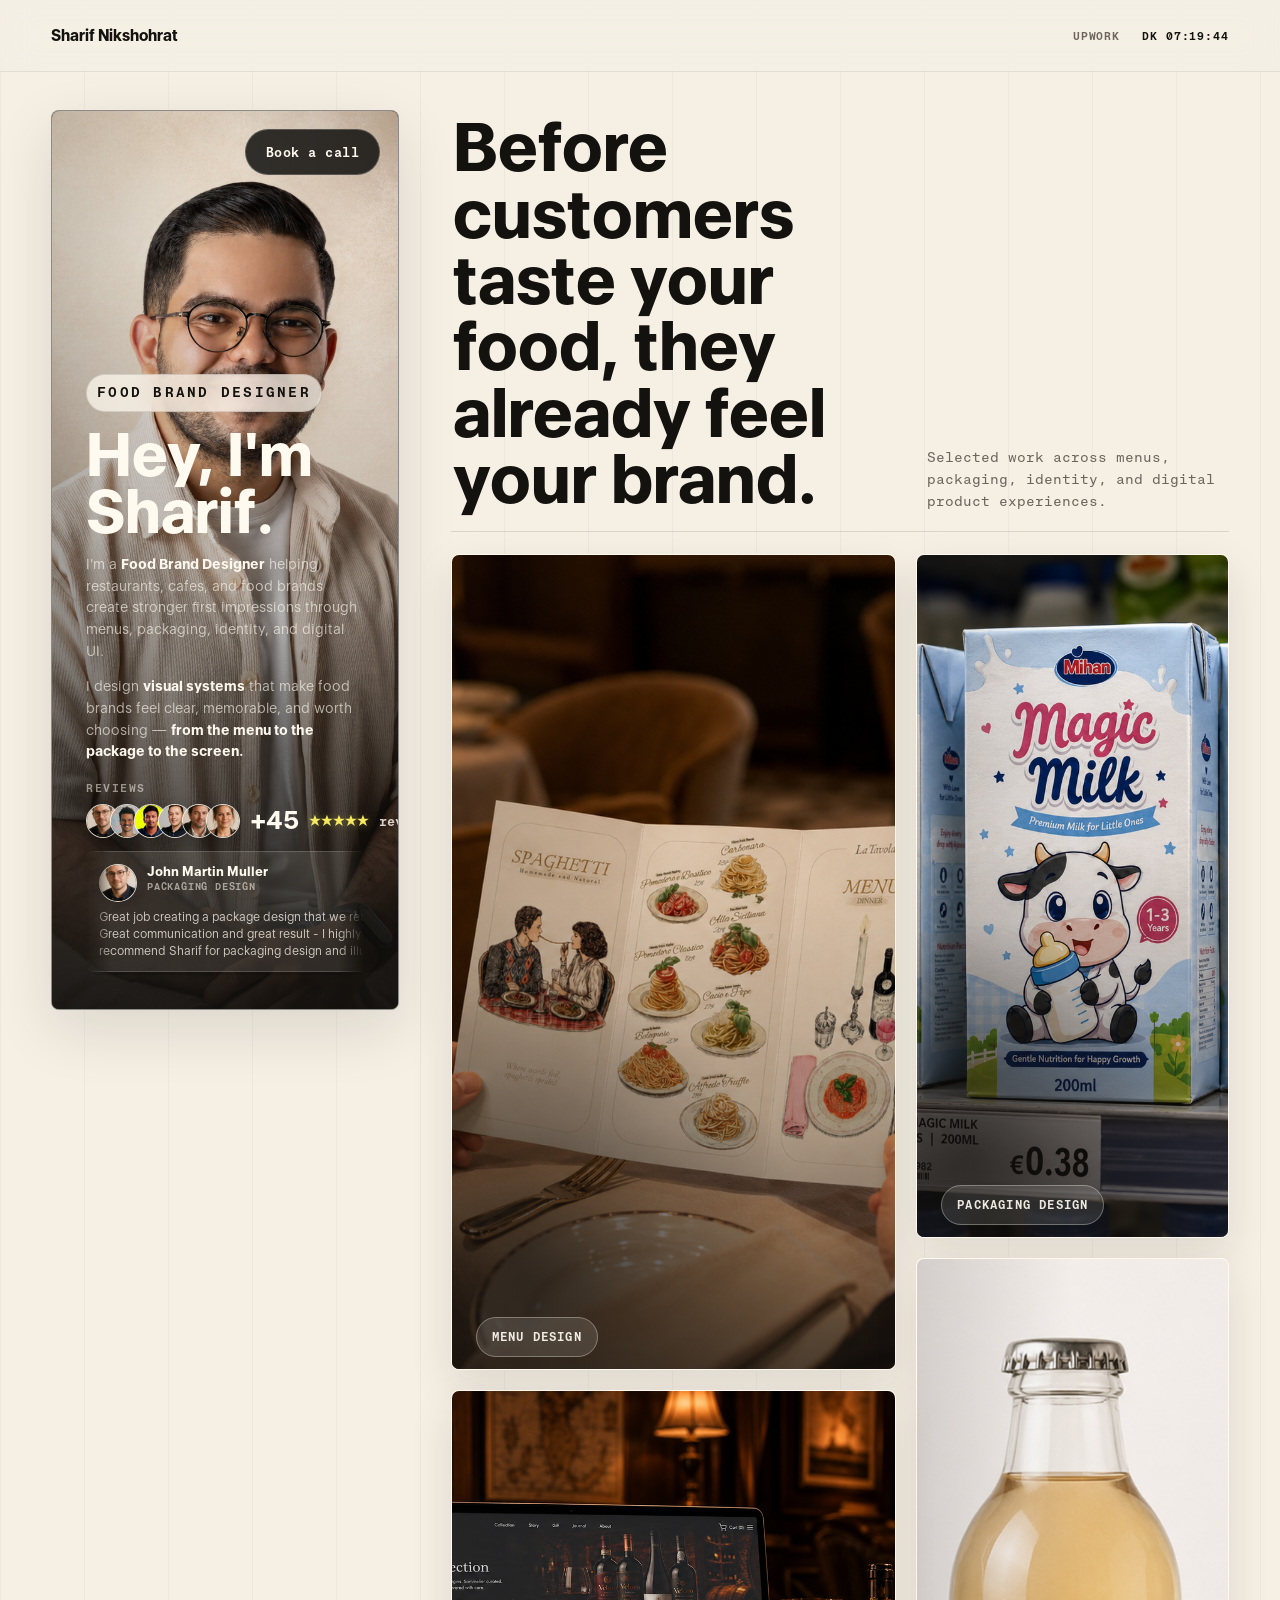
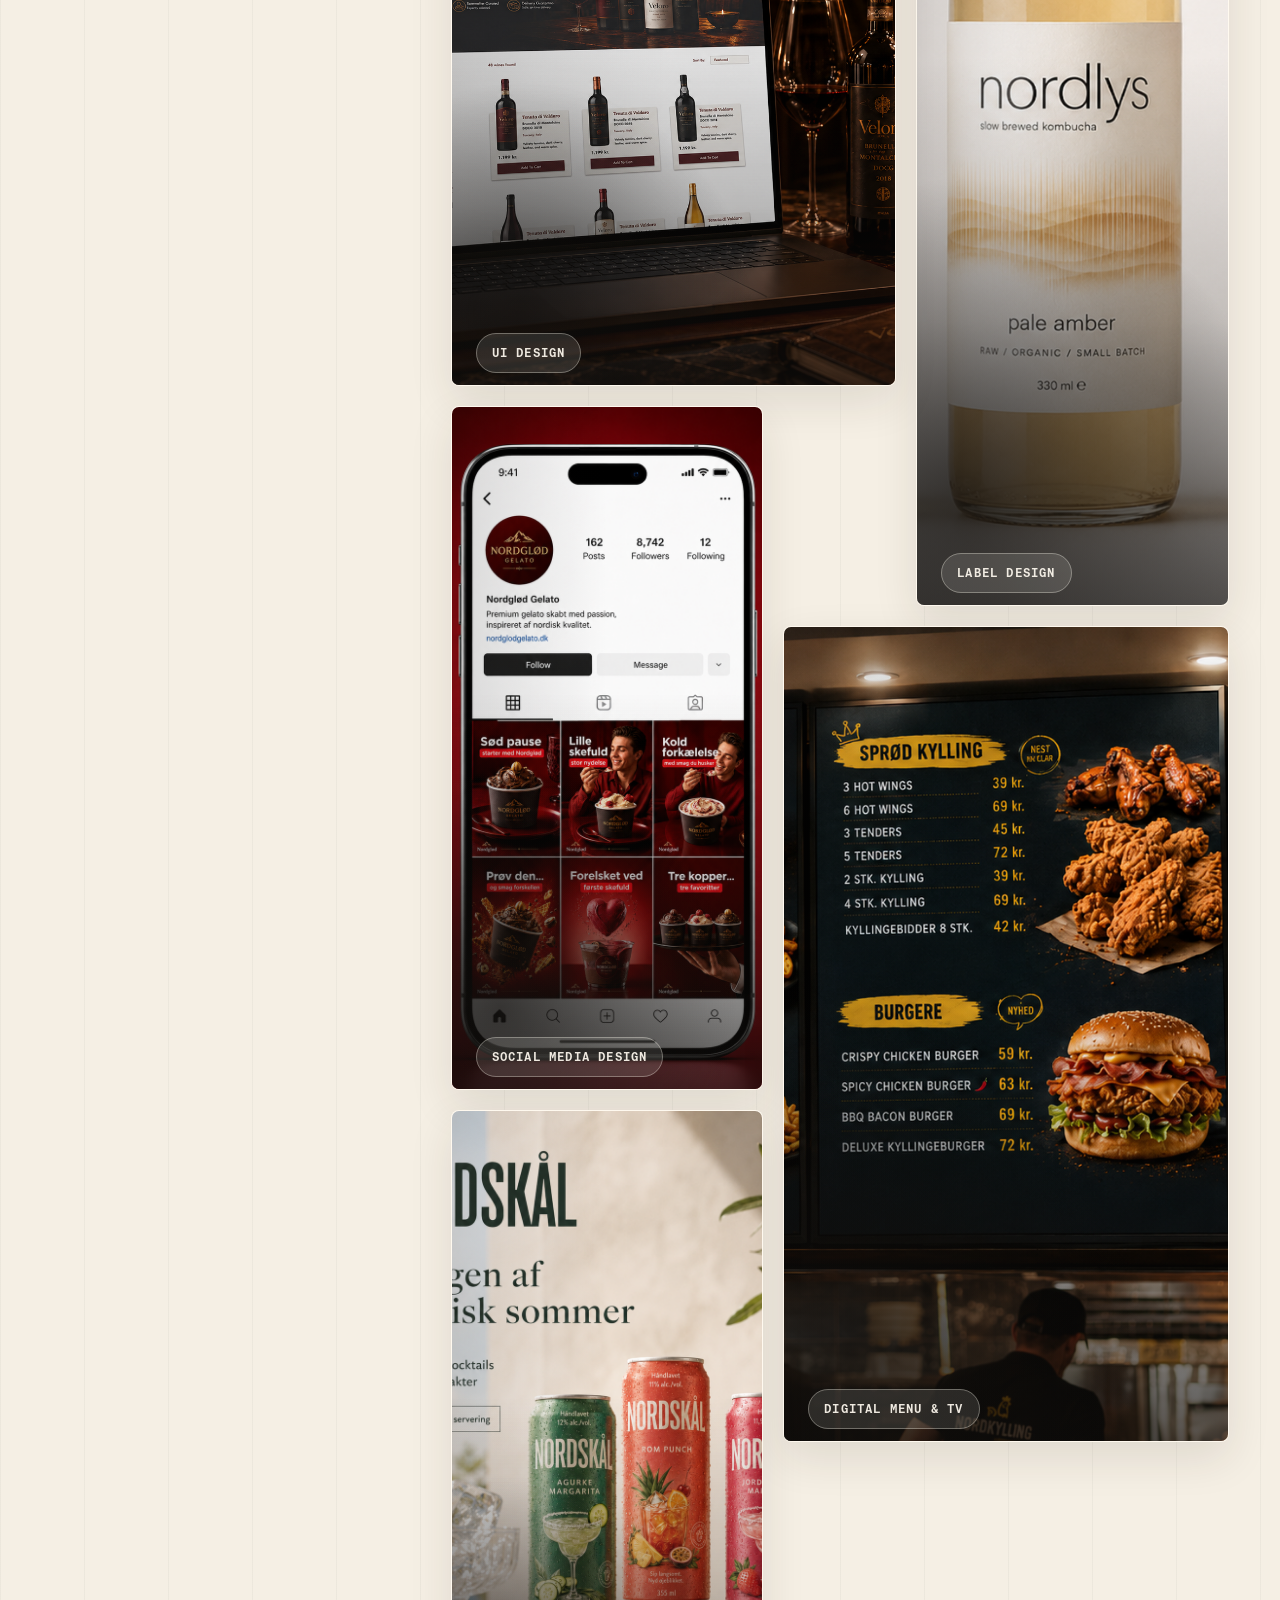
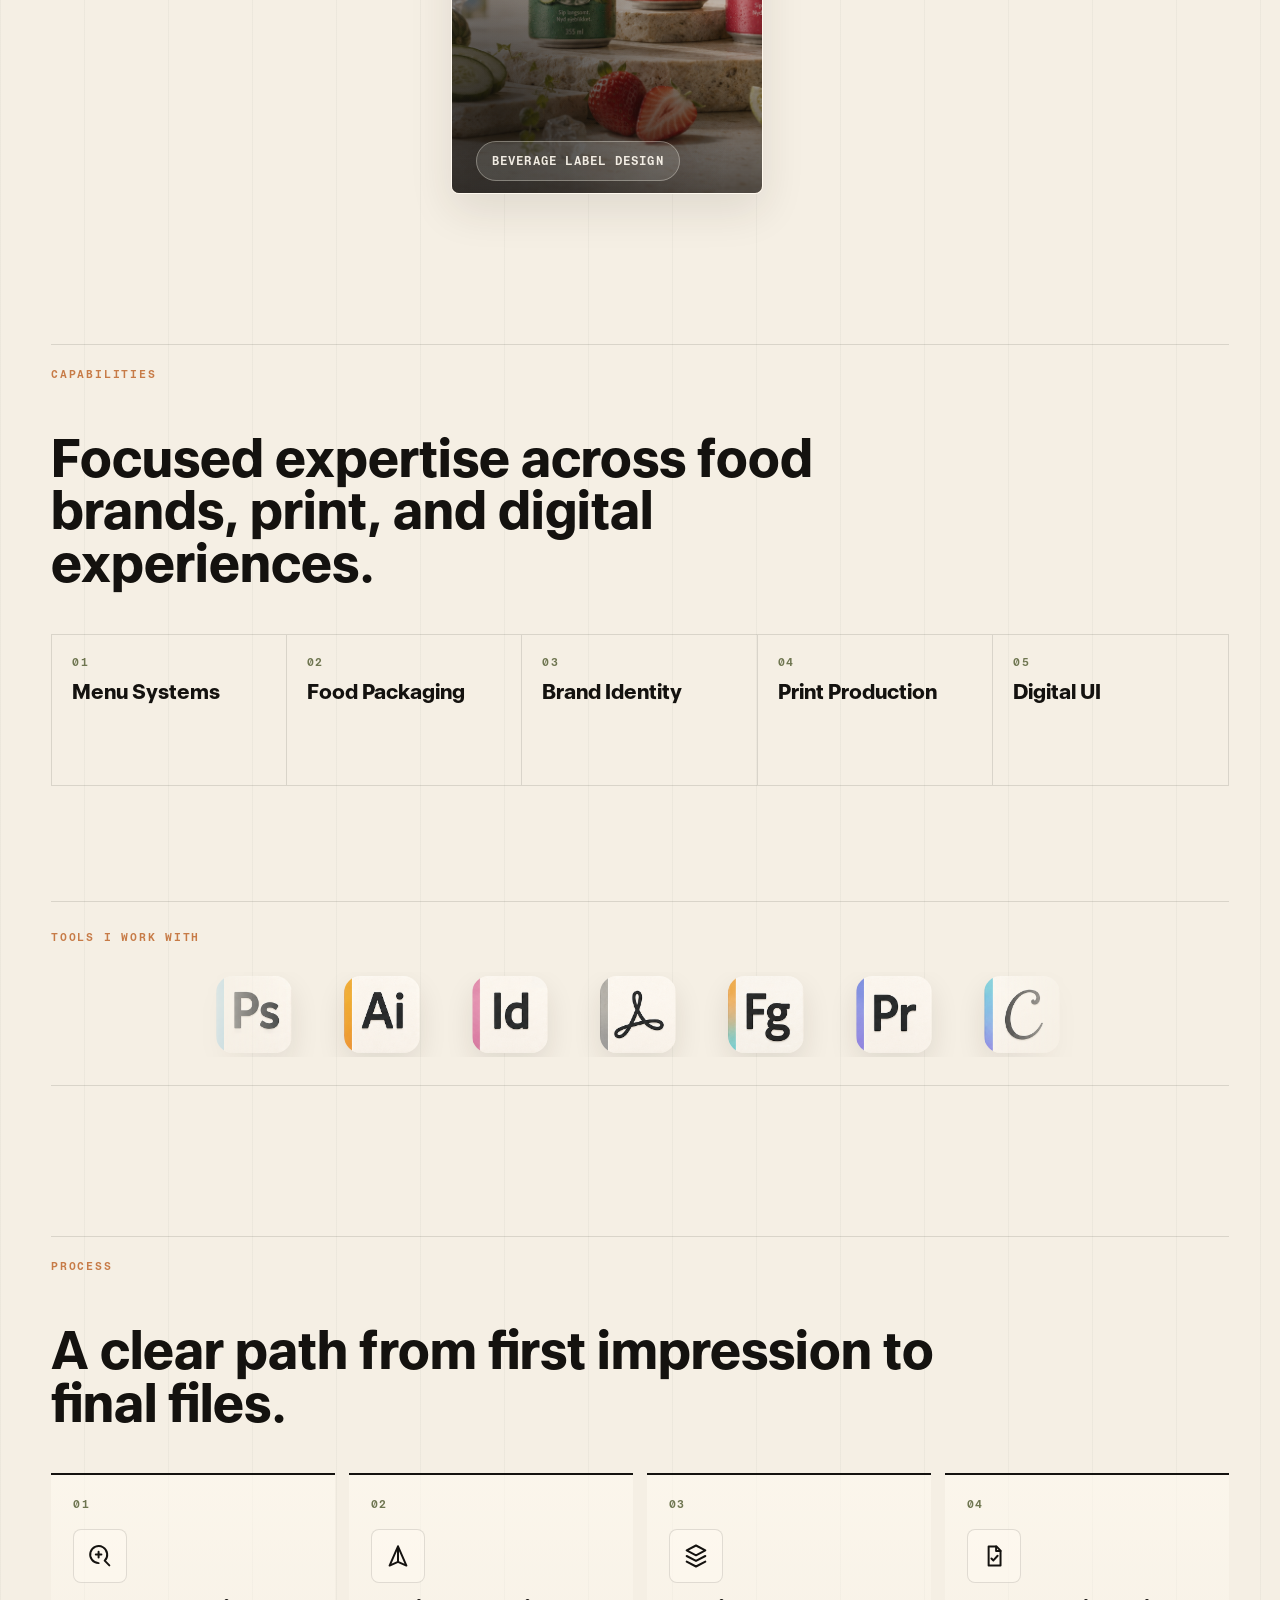
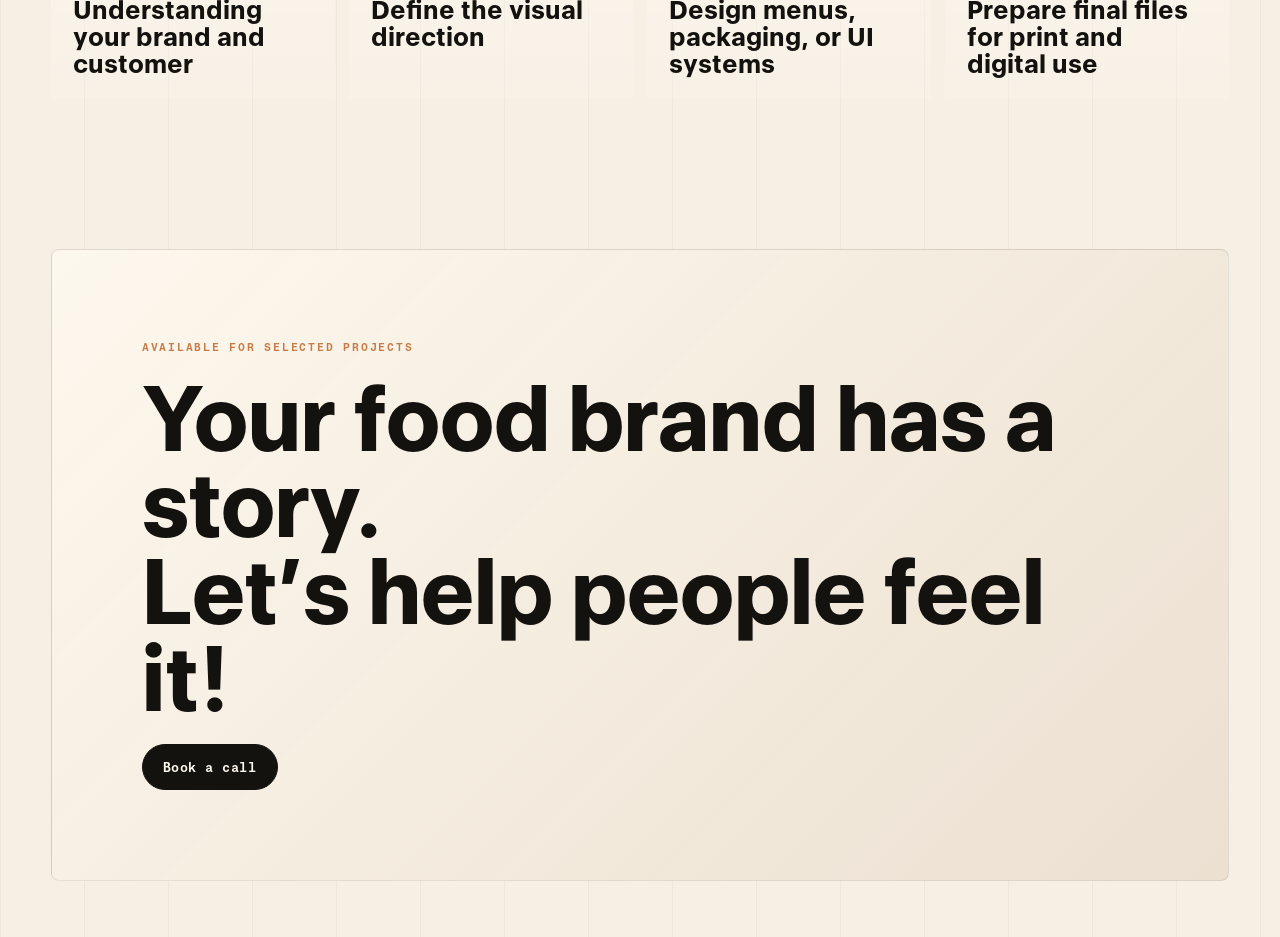
==== commit 4d6c4dc9: "Update 3" ====
--- a/create-a-premium-personal-portfolio-website/index.html
+++ b/create-a-premium-personal-portfolio-website/index.html
@@ -162,28 +162,21 @@
             </article>
 
             <article class="project-card card-medium" tabindex="0" role="button" data-project="coffee-subscription" aria-label="Open Social Media Design category">
-              <img src="assets/coffee-subscription-app.png" alt="Coffee subscription mobile app UI with coffee bags and beans">
+              <img src="assets/social-media-profile-grid.png" alt="Nordgloed gelato social media profile grid displayed on a phone">
               <div class="project-info">
                 <span class="project-pill">Social Media Design</span>
               </div>
             </article>
 
-            <article class="project-card card-small" tabindex="0" role="button" data-project="bakery-packaging" aria-label="Open Bakery Packaging category">
-              <img src="assets/bakery-packaging.png" alt="Elegant bakery packaging with pastry boxes, bread sleeves, and baked goods">
-              <div class="project-info">
-                <span class="project-pill">Bakery Packaging Concept</span>
-              </div>
-            </article>
-
-            <article class="project-card card-large" tabindex="0" role="button" data-project="restaurant-landing" aria-label="Open Restaurant Landing Page category">
-              <img src="assets/restaurant-landing-page.png" alt="Restaurant landing page UI displayed on a laptop in warm dining light">
-              <div class="project-info">
-                <span class="project-pill">Restaurant Landing Page</span>
+            <article class="project-card card-large" tabindex="0" role="button" data-project="restaurant-landing" aria-label="Open Digital Menu and TV category">
+              <img src="assets/digital-menu-tv-board.png" alt="Digital restaurant menu boards displayed above a counter">
+              <div class="project-info">
+                <span class="project-pill">Digital Menu &amp; TV</span>
               </div>
             </article>
 
             <article class="project-card card-medium" tabindex="0" role="button" data-project="beverage-label" aria-label="Open Beverage Label Design category">
-              <img src="assets/beverage-label.png" alt="Premium beverage label mockup with bottles and cans on a warm counter">
+              <img src="assets/beverage-nordskal-campaign.png" alt="Nordskal canned cocktail campaign with three cans and fresh ingredients">
               <div class="project-info">
                 <span class="project-pill">Beverage Label Design</span>
               </div>
@@ -301,40 +294,61 @@
       <section class="modal-panel" role="dialog" aria-modal="true" aria-labelledby="modalTitle">
         <button class="modal-close" type="button" aria-label="Close case study" data-close-modal>Close</button>
         <div class="modal-layout">
-          <div class="modal-visual">
-            <img id="modalImage" src="assets/menu-spaghetti-trifold.png" alt="">
+          <div class="modal-gallery" aria-label="Project image gallery">
+            <button class="modal-visual" id="modalVisualButton" type="button" aria-label="Open project image fullscreen">
+              <img id="modalImage" src="assets/menu-spaghetti-trifold.png" alt="">
+              <span class="modal-zoom-hint">Open fullscreen</span>
+            </button>
+            <div class="thumbnail-rail" id="modalThumbnails" aria-label="Project thumbnails"></div>
           </div>
           <div class="modal-content">
             <p class="eyebrow" id="modalCategory">Category</p>
             <h2 id="modalTitle">Project title</h2>
-            <div class="case-details">
-              <div>
-                <span>What this category includes</span>
-                <p id="modalOverview"></p>
-              </div>
-              <div>
-                <span>Design focus</span>
+            <p class="modal-result" id="modalResult"></p>
+            <div class="case-info-grid">
+              <article class="case-info-card">
+                <span>Focus</span>
                 <p id="modalFocus"></p>
-              </div>
-              <div>
-                <span>Selected samples</span>
-                <div class="sample-grid" id="modalSamples"></div>
-              </div>
-              <div class="final-visuals-panel" id="modalFinalVisualsPanel" hidden>
-                <span>Final visuals</span>
-                <div class="final-visual-grid" id="modalFinalVisuals"></div>
-              </div>
-              <div>
+              </article>
+              <article class="case-info-card">
                 <span>Deliverables</span>
                 <p id="modalDeliverables"></p>
-              </div>
-              <div>
-                <span>Tools used</span>
+              </article>
+              <article class="case-info-card tools-card">
+                <span>Tools</span>
                 <div class="tool-icon-row" id="modalTools" aria-label="Tools used"></div>
-              </div>
+              </article>
             </div>
-          </div>
-        </div>
+            <div class="modal-project-nav" aria-label="Project navigation">
+              <button class="project-nav-button" id="modalPrevProject" type="button">
+                <span>Previous Project</span>
+                <strong id="modalPrevTitle">Project</strong>
+              </button>
+              <button class="project-nav-button next" id="modalNextProject" type="button">
+                <span>Next Project</span>
+                <strong id="modalNextTitle">Project</strong>
+              </button>
+            </div>
+          </div>
+        </div>
+      </section>
+    </div>
+
+    <div class="image-lightbox" id="imageLightbox" aria-hidden="true">
+      <div class="lightbox-backdrop" data-close-lightbox></div>
+      <section class="lightbox-panel" role="dialog" aria-modal="true" aria-label="Project image viewer">
+        <button class="lightbox-close" id="lightboxClose" type="button" aria-label="Close image viewer" data-close-lightbox>Close</button>
+        <button class="lightbox-nav lightbox-prev" id="lightboxPrev" type="button" aria-label="Previous image">Prev</button>
+        <figure class="lightbox-figure">
+          <img id="lightboxImage" src="assets/menu-spaghetti-trifold.png" alt="">
+          <figcaption id="lightboxCaption"></figcaption>
+        </figure>
+        <div class="lightbox-controls" aria-label="Zoom controls">
+          <button id="lightboxZoomOut" type="button" aria-label="Zoom out">-</button>
+          <span id="lightboxZoomLabel">100%</span>
+          <button id="lightboxZoomIn" type="button" aria-label="Zoom in">+</button>
+        </div>
+        <button class="lightbox-nav lightbox-next" id="lightboxNext" type="button" aria-label="Next image">Next</button>
       </section>
     </div>
 
--- a/create-a-premium-personal-portfolio-website/styles.css
+++ b/create-a-premium-personal-portfolio-website/styles.css
@@ -100,7 +100,8 @@
   letter-spacing: 0;
 }
 
-body.modal-open {
+body.modal-open,
+body.lightbox-open {
   overflow: hidden;
 }
 
@@ -803,7 +804,7 @@
 }
 
 .process-list span,
-.case-details span {
+.case-info-card span {
   color: var(--olive);
   font-family: var(--label);
   font-size: 11px;
@@ -915,7 +916,7 @@
 
 .modal-panel {
   position: relative;
-  width: min(1380px, 100%);
+  width: min(1420px, 100%);
   max-height: calc(100vh - 40px);
   overflow: auto;
   border: 1px solid rgba(255, 250, 240, 0.16);
@@ -945,52 +946,197 @@
 
 .modal-layout {
   display: grid;
-  grid-template-columns: 1.15fr 0.85fr;
-  gap: clamp(22px, 4vw, 48px);
+  grid-template-columns: minmax(0, 1.08fr) minmax(360px, 0.92fr);
+  gap: clamp(22px, 3.5vw, 46px);
   padding: clamp(18px, 4vw, 48px);
 }
 
-.modal-visual {
+.modal-gallery {
   position: sticky;
   top: 48px;
+  display: grid;
+  align-self: start;
+  gap: 12px;
+}
+
+.modal-visual {
+  position: relative;
+  display: block;
+  width: 100%;
+  height: min(72vh, 760px);
+  margin: 0;
+  padding: 0;
   overflow: hidden;
-  height: min(78vh, 840px);
+  border: 0;
   border-radius: var(--radius);
   background: var(--charcoal);
+  cursor: zoom-in;
+  appearance: none;
+  isolation: isolate;
+  box-shadow: 0 24px 58px rgba(43, 33, 23, 0.16);
+}
+
+.modal-visual::before {
+  content: "";
+  position: absolute;
+  inset: -28px;
+  z-index: 0;
+  background:
+    linear-gradient(rgba(20, 18, 15, 0.34), rgba(20, 18, 15, 0.34)),
+    var(--modal-preview-image, none) center / cover no-repeat;
+  filter: blur(24px) saturate(0.9);
+  opacity: 0.78;
+  transform: scale(1.04);
 }
 
 .modal-visual img {
+  position: relative;
+  z-index: 1;
   width: 100%;
   height: 100%;
   object-fit: contain;
+  transition: transform 700ms ease;
+}
+
+.modal-visual:hover img,
+.modal-visual:focus-visible img {
+  transform: scale(1.015);
+}
+
+.modal-visual:focus-visible {
+  outline: 2px solid rgba(20, 18, 15, 0.32);
+  outline-offset: 4px;
+}
+
+.modal-zoom-hint {
+  position: absolute;
+  right: 14px;
+  bottom: 14px;
+  z-index: 2;
+  padding: 9px 12px;
+  border: 1px solid rgba(255, 250, 240, 0.28);
+  border-radius: 999px;
+  background: rgba(20, 18, 15, 0.72);
+  color: var(--cream);
+  font-family: var(--label);
+  font-size: 11px;
+  font-weight: 900;
+  letter-spacing: 0.1em;
+  opacity: 0;
+  text-transform: uppercase;
+  transform: translateY(5px);
+  transition: opacity 220ms ease, transform 220ms ease;
+}
+
+.modal-visual:hover .modal-zoom-hint,
+.modal-visual:focus-visible .modal-zoom-hint {
+  opacity: 1;
+  transform: translateY(0);
+}
+
+.thumbnail-rail {
+  display: grid;
+  grid-auto-flow: column;
+  grid-auto-columns: minmax(108px, 148px);
+  gap: 10px;
+  overflow-x: auto;
+  padding: 2px 2px 8px;
+  scrollbar-width: thin;
+}
+
+.thumbnail-card {
+  position: relative;
+  height: 86px;
+  margin: 0;
+  padding: 0;
+  overflow: hidden;
+  border: 1px solid rgba(20, 18, 15, 0.12);
+  border-radius: 14px;
+  background: var(--charcoal);
+  cursor: pointer;
+  opacity: 0.58;
+  appearance: none;
+  transition: opacity 220ms ease, border-color 220ms ease, box-shadow 220ms ease, transform 220ms ease;
+}
+
+.thumbnail-card img {
+  width: 100%;
+  height: 100%;
+  object-fit: cover;
+  transition: transform 500ms ease;
+}
+
+.thumbnail-card:hover,
+.thumbnail-card:focus-visible {
+  opacity: 0.86;
+  transform: translateY(-2px) scale(1.015);
+}
+
+.thumbnail-card:hover img,
+.thumbnail-card:focus-visible img {
+  transform: scale(1.06);
+}
+
+.thumbnail-card.is-active {
+  border-color: rgba(20, 18, 15, 0.64);
+  box-shadow: 0 12px 28px rgba(43, 33, 23, 0.16);
+  opacity: 1;
+}
+
+.thumbnail-card:focus-visible {
+  outline: 2px solid rgba(20, 18, 15, 0.34);
+  outline-offset: 3px;
 }
 
 .modal-content {
-  padding: clamp(38px, 5vw, 74px) 0 0;
+  display: grid;
+  align-content: start;
+  padding: clamp(26px, 4vw, 56px) 0 0;
 }
 
 .modal-content h2 {
-  max-width: 11ch;
-  margin: 12px 0 30px;
+  max-width: 10ch;
+  margin: 12px 0 18px;
   font-family: var(--display);
   font-size: clamp(42px, 6vw, 82px);
   line-height: 0.92;
   letter-spacing: 0;
 }
 
-.case-details {
-  display: grid;
-  gap: 18px;
-}
-
-.case-details div {
-  padding: 18px 0;
-  border-top: 1px solid var(--line);
-}
-
-.case-details p {
+.modal-result {
   max-width: 620px;
-  margin: 8px 0 0;
+  margin: 0 0 28px;
+  color: var(--ink);
+  font-size: clamp(18px, 1.45vw, 24px);
+  font-weight: 700;
+  line-height: 1.24;
+}
+
+.case-info-grid {
+  display: grid;
+  grid-template-columns: repeat(2, minmax(0, 1fr));
+  gap: 12px;
+}
+
+.case-info-card {
+  display: grid;
+  align-content: start;
+  gap: 10px;
+  min-height: 160px;
+  padding: 18px;
+  border: 1px solid rgba(20, 18, 15, 0.1);
+  border-radius: var(--radius);
+  background: rgba(255, 250, 240, 0.56);
+}
+
+.case-info-card.tools-card {
+  min-height: auto;
+  grid-column: 1 / -1;
+}
+
+.case-info-card p {
+  max-width: 620px;
+  margin: 0;
   color: var(--muted);
   font-size: 15px;
   line-height: 1.6;
@@ -1000,7 +1146,6 @@
   display: flex;
   flex-wrap: wrap;
   gap: 10px;
-  margin-top: 12px;
 }
 
 .tool-icon {
@@ -1022,90 +1167,216 @@
   object-fit: cover;
 }
 
-.sample-grid {
-  display: grid;
-  grid-template-columns: repeat(3, minmax(0, 1fr));
-  gap: 10px;
-  margin-top: 12px;
-}
-
-.sample-card {
-  display: grid;
-  min-height: 164px;
-  align-content: space-between;
-  gap: 18px;
+.modal-project-nav {
+  display: grid;
+  grid-template-columns: repeat(2, minmax(0, 1fr));
+  gap: 12px;
+  margin-top: 18px;
+}
+
+.project-nav-button {
+  display: grid;
+  justify-items: start;
+  gap: 7px;
+  margin: 0;
   padding: 16px;
   border: 1px solid rgba(20, 18, 15, 0.1);
   border-radius: var(--radius);
-  background: rgba(255, 250, 240, 0.56);
-}
-
-.sample-card h3 {
-  margin: 0;
-  font-size: 18px;
-  line-height: 1.04;
-  letter-spacing: 0;
-}
-
-.sample-card p {
-  margin: 0;
-  font-size: 13px;
-  line-height: 1.45;
-}
-
-.final-visuals-panel[hidden] {
+  background: rgba(20, 18, 15, 0.04);
+  color: var(--ink);
+  cursor: pointer;
+  font: inherit;
+  text-align: left;
+  appearance: none;
+  transition: background 220ms ease, border-color 220ms ease, transform 220ms ease;
+}
+
+.project-nav-button.next {
+  justify-items: end;
+  text-align: right;
+}
+
+.project-nav-button span {
+  color: var(--olive);
+  font-family: var(--label);
+  font-size: 11px;
+  font-weight: 900;
+  letter-spacing: 0.11em;
+  text-transform: uppercase;
+}
+
+.project-nav-button strong {
+  font-family: var(--display);
+  font-size: clamp(22px, 2.1vw, 32px);
+  line-height: 0.95;
+}
+
+.project-nav-button:hover,
+.project-nav-button:focus-visible {
+  border-color: rgba(20, 18, 15, 0.28);
+  background: rgba(255, 250, 240, 0.7);
+  transform: translateY(-2px);
+}
+
+.project-nav-button:focus-visible {
+  outline: 2px solid rgba(20, 18, 15, 0.34);
+  outline-offset: 3px;
+}
+
+.image-lightbox {
+  position: fixed;
+  inset: 0;
+  z-index: 90;
   display: none;
 }
 
-.final-visual-grid {
-  display: grid;
-  grid-template-columns: repeat(2, minmax(0, 1fr));
-  gap: 12px;
-  margin-top: 12px;
-}
-
-.final-visual-card {
+.image-lightbox.is-open {
+  display: block;
+}
+
+.lightbox-backdrop {
+  position: absolute;
+  inset: 0;
+  background: rgba(9, 8, 7, 0.94);
+}
+
+.lightbox-panel {
   position: relative;
-  min-height: 260px;
-  margin: 0;
-  padding: 0;
-  overflow: hidden;
-  border: 1px solid rgba(20, 18, 15, 0.1);
-  border-radius: var(--radius);
-  background: var(--charcoal);
-  box-shadow: 0 14px 32px rgba(43, 33, 23, 0.09);
-  cursor: zoom-in;
-  appearance: none;
-  transition: border-color 220ms ease, box-shadow 220ms ease, transform 220ms ease;
-}
-
-.final-visual-card:first-child {
-  grid-column: 1 / -1;
-  min-height: 330px;
-}
-
-.final-visual-card img {
+  z-index: 1;
+  display: grid;
   width: 100%;
   height: 100%;
-  object-fit: cover;
-  transition: transform 700ms ease;
-}
-
-.final-visual-card:hover,
-.final-visual-card:focus-visible,
-.final-visual-card.is-active {
-  border-color: rgba(20, 18, 15, 0.48);
-  box-shadow: 0 18px 38px rgba(43, 33, 23, 0.16);
-  transform: translateY(-2px);
-}
-
-.final-visual-card:focus-visible {
-  outline: 2px solid rgba(20, 18, 15, 0.34);
+  place-items: center;
+  padding: clamp(18px, 4vw, 48px);
+}
+
+.lightbox-figure {
+  display: grid;
+  place-items: center;
+  max-width: min(94vw, 1560px);
+  max-height: 82vh;
+  margin: 0;
+  overflow: hidden;
+}
+
+.lightbox-figure img {
+  max-width: 100%;
+  max-height: 80vh;
+  object-fit: contain;
+  cursor: zoom-in;
+  transform: scale(var(--lightbox-scale, 1));
+  transform-origin: center;
+  transition: transform 220ms ease;
+}
+
+.lightbox-figure img.is-zoomed {
+  cursor: zoom-out;
+}
+
+#lightboxCaption {
+  position: fixed;
+  left: 50%;
+  bottom: 76px;
+  color: rgba(255, 250, 240, 0.76);
+  font-family: var(--label);
+  font-size: 12px;
+  font-weight: 900;
+  letter-spacing: 0.14em;
+  text-transform: uppercase;
+  transform: translateX(-50%);
+}
+
+.lightbox-close,
+.lightbox-controls,
+.lightbox-nav {
+  position: fixed;
+  z-index: 2;
+}
+
+.lightbox-close,
+.lightbox-controls button,
+.lightbox-nav {
+  border: 1px solid rgba(255, 250, 240, 0.22);
+  background: rgba(255, 250, 240, 0.1);
+  color: var(--cream);
+  cursor: pointer;
+  font-family: var(--label);
+  font-size: 12px;
+  font-weight: 900;
+  letter-spacing: 0.1em;
+  text-transform: uppercase;
+  backdrop-filter: blur(14px);
+  transition: background 220ms ease, transform 220ms ease;
+}
+
+.lightbox-close {
+  top: 22px;
+  right: 22px;
+  min-height: 40px;
+  padding: 0 15px;
+  border-radius: 999px;
+}
+
+.lightbox-controls {
+  left: 50%;
+  bottom: 22px;
+  display: inline-flex;
+  align-items: center;
+  gap: 8px;
+  padding: 7px;
+  border: 1px solid rgba(255, 250, 240, 0.18);
+  border-radius: 999px;
+  background: rgba(255, 250, 240, 0.08);
+  color: var(--cream);
+  transform: translateX(-50%);
+  backdrop-filter: blur(14px);
+}
+
+.lightbox-controls button {
+  width: 36px;
+  height: 36px;
+  border-radius: 999px;
+}
+
+#lightboxZoomLabel {
+  min-width: 54px;
+  color: var(--cream);
+  font-family: var(--label);
+  font-size: 12px;
+  font-weight: 900;
+  text-align: center;
+}
+
+.lightbox-nav {
+  top: 50%;
+  width: 54px;
+  height: 54px;
+  border-radius: 999px;
+  transform: translateY(-50%);
+}
+
+.lightbox-prev {
+  left: 22px;
+}
+
+.lightbox-next {
+  right: 22px;
+}
+
+.lightbox-close:hover,
+.lightbox-close:focus-visible,
+.lightbox-controls button:hover,
+.lightbox-controls button:focus-visible,
+.lightbox-nav:hover,
+.lightbox-nav:focus-visible {
+  background: rgba(255, 250, 240, 0.18);
+}
+
+.lightbox-close:focus-visible,
+.lightbox-controls button:focus-visible,
+.lightbox-nav:focus-visible {
+  outline: 2px solid rgba(255, 250, 240, 0.46);
   outline-offset: 3px;
-}
-
-.final-visual-card:hover img {
-  transform: scale(1.035);
 }
 
 @media (max-width: 1180px) {
@@ -1242,9 +1513,12 @@
     padding: 12px;
   }
 
-  .modal-visual {
+  .modal-gallery {
     position: relative;
     top: auto;
+  }
+
+  .modal-visual {
     height: min(68svh, 640px);
     min-height: 420px;
   }
@@ -1253,17 +1527,43 @@
     padding: 12px 6px 18px;
   }
 
-  .sample-grid {
+  .case-info-grid,
+  .modal-project-nav {
     grid-template-columns: 1fr;
   }
 
-  .final-visual-grid {
-    grid-template-columns: 1fr;
-  }
-
-  .final-visual-card,
-  .final-visual-card:first-child {
-    min-height: 260px;
+  .case-info-card.tools-card {
+    grid-column: auto;
+  }
+
+  .thumbnail-rail {
+    grid-auto-columns: minmax(96px, 134px);
+  }
+
+  .lightbox-nav {
+    width: 44px;
+    height: 44px;
+    font-size: 0;
+  }
+
+  .lightbox-nav::before {
+    font-size: 18px;
+  }
+
+  .lightbox-prev {
+    left: 12px;
+  }
+
+  .lightbox-next {
+    right: 12px;
+  }
+
+  .lightbox-prev::before {
+    content: "<";
+  }
+
+  .lightbox-next::before {
+    content: ">";
   }
 }
 
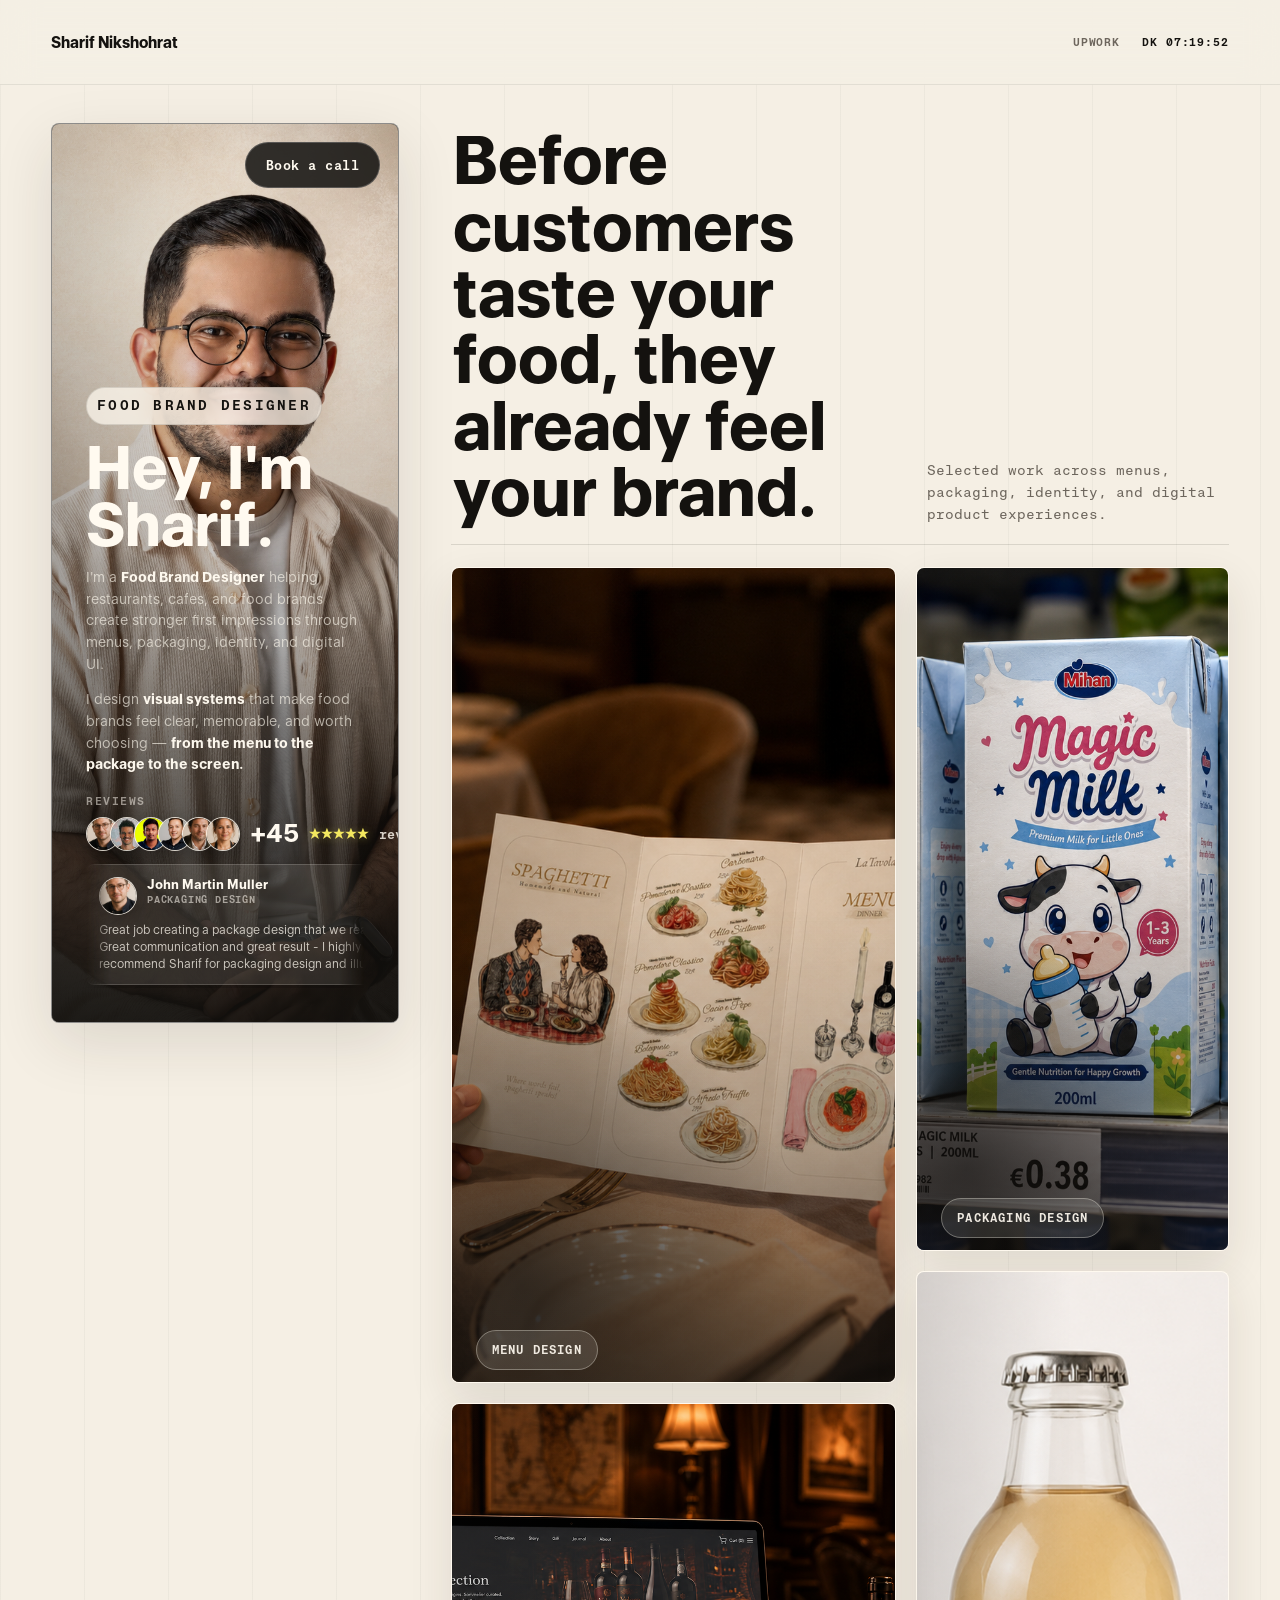
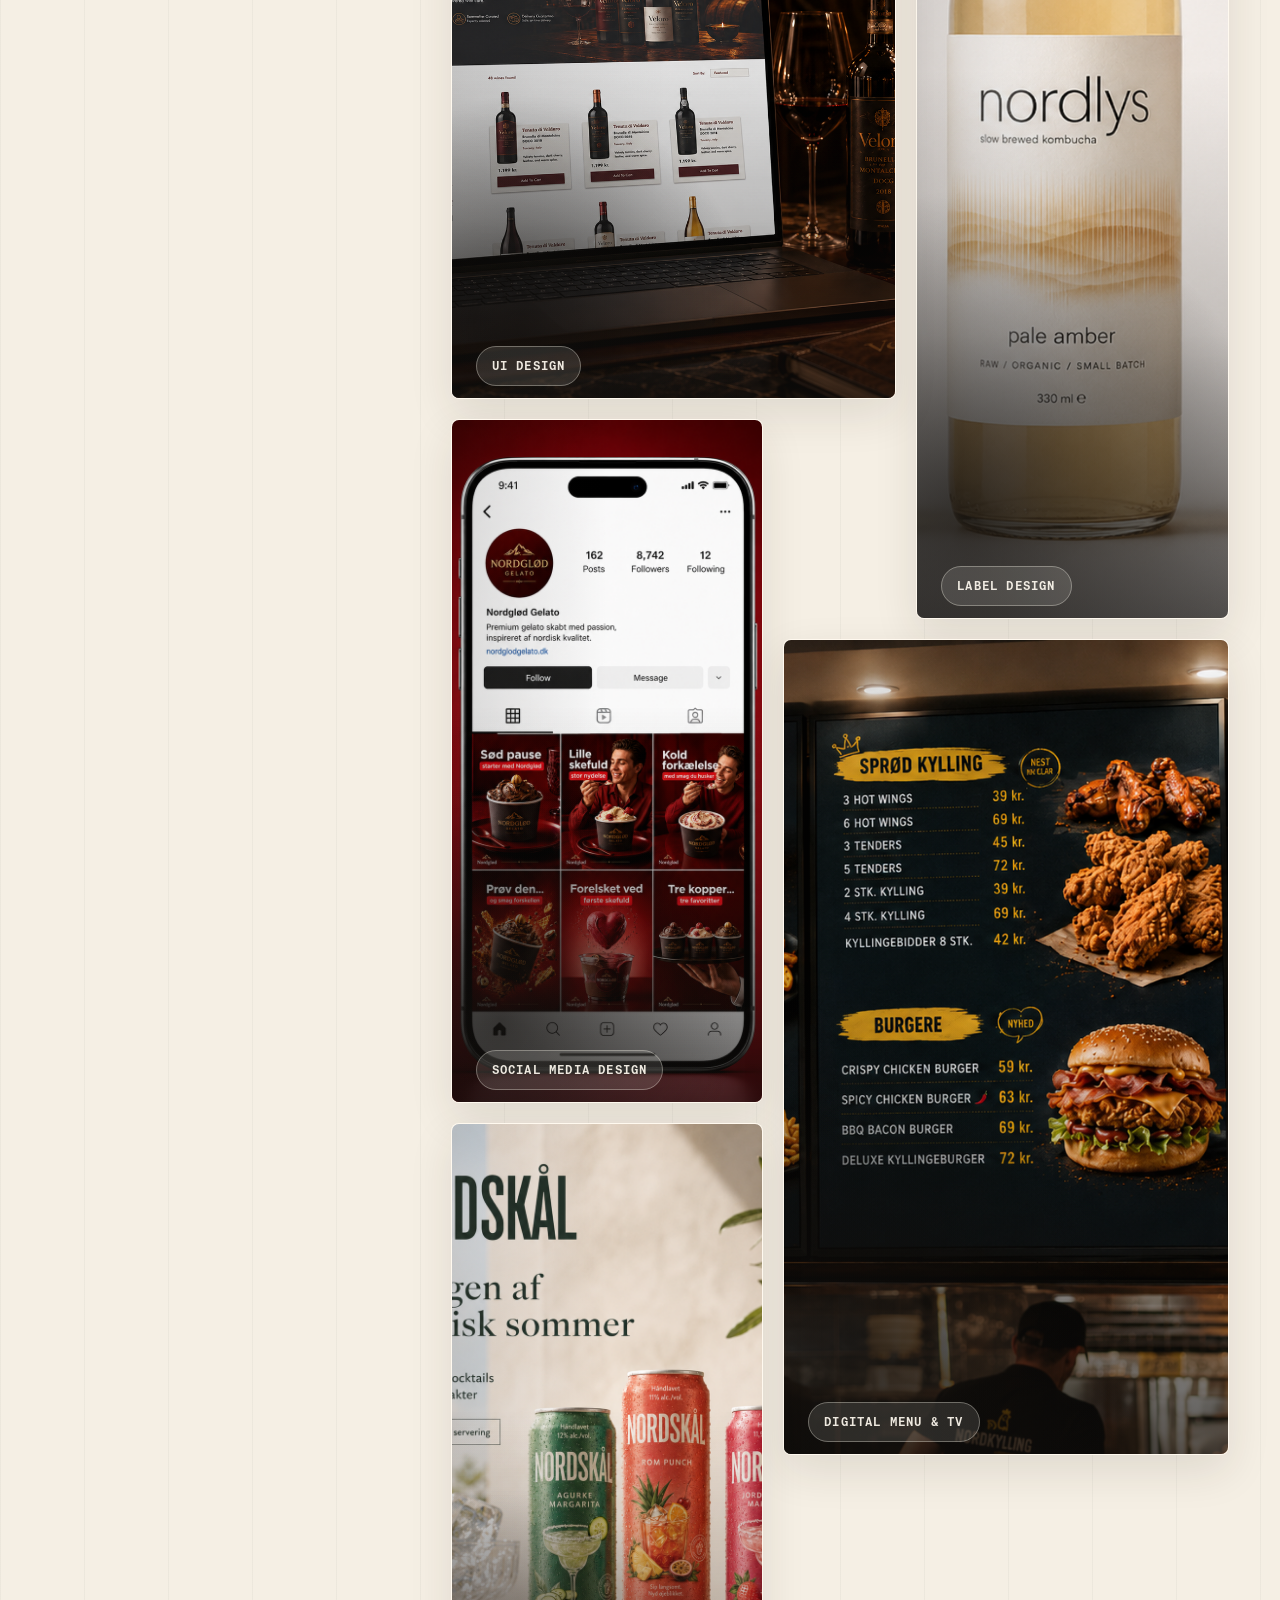
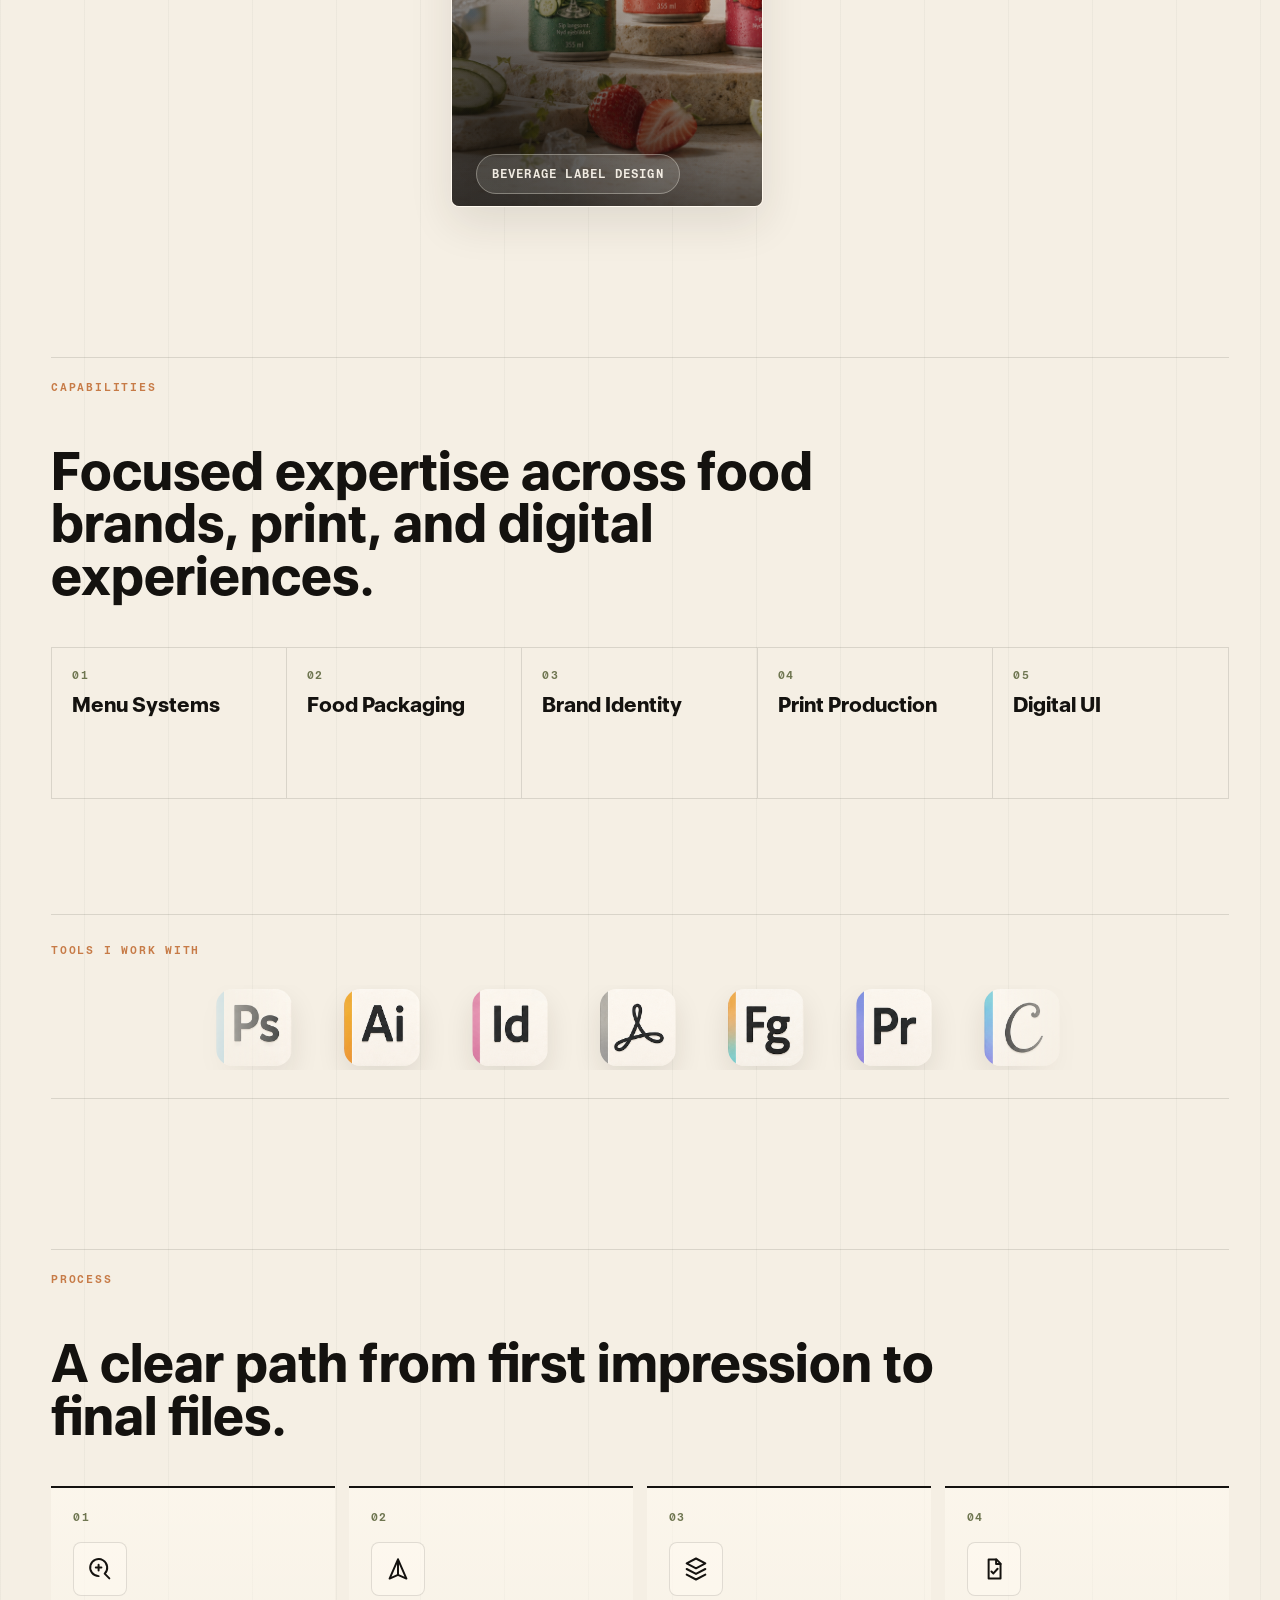
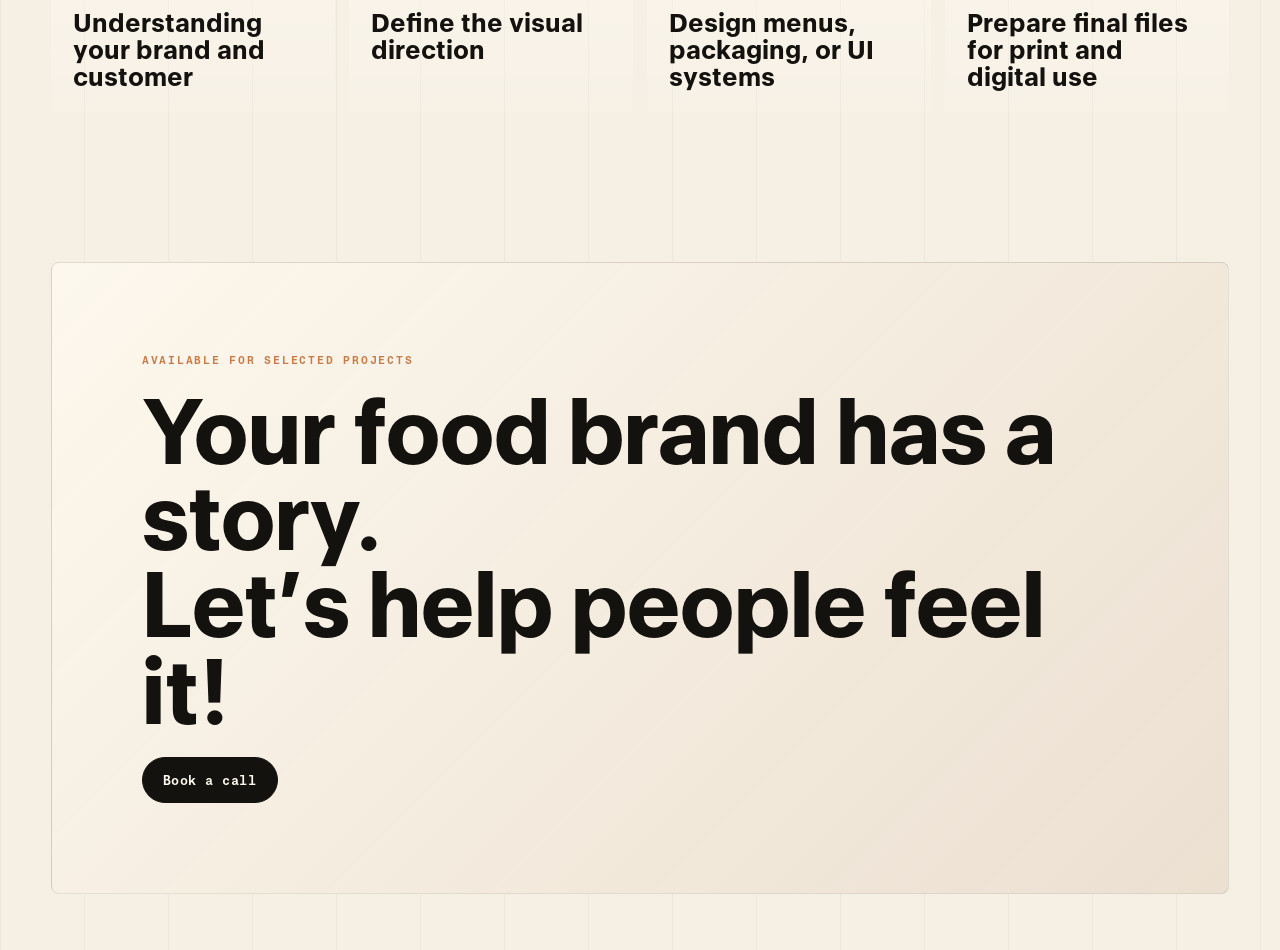
==== commit 9c6b0537: "v 4" ====
--- a/create-a-premium-personal-portfolio-website/index.html
+++ b/create-a-premium-personal-portfolio-website/index.html
@@ -24,7 +24,7 @@
     <main id="top">
       <section class="hero-shell" aria-label="Sharif Nikshohrat portfolio introduction">
         <aside class="intro-card">
-          <img src="assets/portrait.png" alt="Editorial portrait of Sharif in a warm design studio">
+          <img src="assets/portrait.png" alt="Editorial portrait of Sharif in a warm design studio" loading="eager" fetchpriority="high" decoding="async">
           <a class="book-button intro-book" href="https://www.upwork.com/freelancers/~01335d34afd4d84e67?mp_source=share" target="_blank" rel="noreferrer">Book a call</a>
           <div class="intro-overlay">
             <p class="eyebrow">Food Brand Designer</p>
@@ -41,12 +41,12 @@
                 <p class="review-label">Reviews</p>
                 <div class="review-score">
                   <div class="avatar-stack" aria-hidden="true">
-                    <img class="client-avatar" src="assets/client-john.png" alt="">
-                    <img class="client-avatar" src="assets/client-juan.webp" alt="">
-                    <img class="client-avatar" src="assets/client-salman.png" alt="">
-                    <img class="client-avatar" src="assets/client-luka.webp" alt="">
-                    <img class="client-avatar" src="assets/client-extra-01.png" alt="">
-                    <img class="client-avatar" src="assets/client-extra-02.png" alt="">
+                    <img class="client-avatar" src="assets/client-john.png" alt="" loading="lazy" decoding="async">
+                    <img class="client-avatar" src="assets/client-juan.webp" alt="" loading="lazy" decoding="async">
+                    <img class="client-avatar" src="assets/client-salman.png" alt="" loading="lazy" decoding="async">
+                    <img class="client-avatar" src="assets/client-luka.webp" alt="" loading="lazy" decoding="async">
+                    <img class="client-avatar" src="assets/client-extra-01.png" alt="" loading="lazy" decoding="async">
+                    <img class="client-avatar" src="assets/client-extra-02.png" alt="" loading="lazy" decoding="async">
                   </div>
                   <strong>+45</strong>
                   <span class="star-rating" aria-label="Five star rating">&#9733;&#9733;&#9733;&#9733;&#9733;</span>
@@ -57,7 +57,7 @@
               <div class="review-marquee" aria-label="Animated client testimonials">
                 <div class="review-track">
                   <article class="review-note">
-                    <img class="client-avatar" src="assets/client-john.png" alt="John Martin Muller">
+                    <img class="client-avatar" src="assets/client-john.png" alt="John Martin Muller" loading="lazy" decoding="async">
                     <div>
                       <strong>John Martin Muller</strong>
                       <span>Packaging design</span>
@@ -65,7 +65,7 @@
                     <p>Great job creating a package design that we really love. Great communication and great result - I highly recommend Sharif for packaging design and illustrations!</p>
                   </article>
                   <article class="review-note">
-                    <img class="client-avatar" src="assets/client-juan.webp" alt="Juan Mantz">
+                    <img class="client-avatar" src="assets/client-juan.webp" alt="Juan Mantz" loading="lazy" decoding="async">
                     <div>
                       <strong>Juan Mantz</strong>
                       <span>Brand project</span>
@@ -73,7 +73,7 @@
                     <p>I had an amazing experience with Sharif. Very proactive and willing to make changes on demand. Totally recommendable.! Five stars!</p>
                   </article>
                   <article class="review-note">
-                    <img class="client-avatar" src="assets/client-salman.png" alt="Salman Ravanan">
+                    <img class="client-avatar" src="assets/client-salman.png" alt="Salman Ravanan" loading="lazy" decoding="async">
                     <div>
                       <strong>Salman Ravanan</strong>
                       <span>Food brand design</span>
@@ -81,7 +81,7 @@
                     <p>Very good freelancer. Understood the assignment and delivered quality output!</p>
                   </article>
                   <article class="review-note">
-                    <img class="client-avatar" src="assets/client-luka.webp" alt="Luka Bjelica">
+                    <img class="client-avatar" src="assets/client-luka.webp" alt="Luka Bjelica" loading="lazy" decoding="async">
                     <div>
                       <strong>Luka Bjelica</strong>
                       <span>Design project</span>
@@ -89,7 +89,7 @@
                     <p>Great work! Bravo</p>
                   </article>
                   <article class="review-note" aria-hidden="true">
-                    <img class="client-avatar" src="assets/client-john.png" alt="">
+                    <img class="client-avatar" src="assets/client-john.png" alt="" loading="lazy" decoding="async">
                     <div>
                       <strong>John Martin Muller</strong>
                       <span>Packaging design</span>
@@ -97,7 +97,7 @@
                     <p>Great job creating a package design that we really love. Great communication and great result - I highly recommend Sharif for packaging design and illustrations!</p>
                   </article>
                   <article class="review-note" aria-hidden="true">
-                    <img class="client-avatar" src="assets/client-juan.webp" alt="">
+                    <img class="client-avatar" src="assets/client-juan.webp" alt="" loading="lazy" decoding="async">
                     <div>
                       <strong>Juan Mantz</strong>
                       <span>Brand project</span>
@@ -105,7 +105,7 @@
                     <p>I had an amazing experience with Sharif. Very proactive and willing to make changes on demand. Totally recommendable.! Five stars!</p>
                   </article>
                   <article class="review-note" aria-hidden="true">
-                    <img class="client-avatar" src="assets/client-salman.png" alt="">
+                    <img class="client-avatar" src="assets/client-salman.png" alt="" loading="lazy" decoding="async">
                     <div>
                       <strong>Salman Ravanan</strong>
                       <span>Food brand design</span>
@@ -113,7 +113,7 @@
                     <p>Very good freelancer. Understood the assignment and delivered quality output!</p>
                   </article>
                   <article class="review-note" aria-hidden="true">
-                    <img class="client-avatar" src="assets/client-luka.webp" alt="">
+                    <img class="client-avatar" src="assets/client-luka.webp" alt="" loading="lazy" decoding="async">
                     <div>
                       <strong>Luka Bjelica</strong>
                       <span>Design project</span>
@@ -134,49 +134,49 @@
 
           <section class="portfolio-grid" aria-label="Selected portfolio projects">
             <article class="project-card card-large" tabindex="0" role="button" data-project="restaurant-menu" aria-label="Open Menu Design category">
-              <img src="assets/menu-spaghetti-trifold.png" alt="Spaghetti trifold restaurant menu opened on a white tablecloth">
+              <img src="assets/menu-spaghetti-trifold.png" alt="Spaghetti trifold restaurant menu opened on a white tablecloth" loading="lazy" decoding="async">
               <div class="project-info">
                 <span class="project-pill">Menu Design</span>
               </div>
             </article>
 
             <article class="project-card card-medium" tabindex="0" role="button" data-project="food-packaging" aria-label="Open Packaging Design category">
-              <img src="assets/packaging-magic-milk.png" alt="Magic Milk packaging design displayed on a retail shelf">
+              <img src="assets/packaging-magic-milk.png" alt="Magic Milk packaging design displayed on a retail shelf" loading="lazy" decoding="async">
               <div class="project-info">
                 <span class="project-pill">Packaging Design</span>
               </div>
             </article>
 
             <article class="project-card card-tall" tabindex="0" role="button" data-project="label-design" aria-label="Open Label Design category">
-              <img src="assets/label-design-bottles.png" alt="Nordlys kombucha label design across three bottle flavors">
+              <img src="assets/label-design-bottles.png" alt="Nordlys kombucha label design across three bottle flavors" loading="lazy" decoding="async">
               <div class="project-info">
                 <span class="project-pill">Label Design</span>
               </div>
             </article>
 
             <article class="project-card card-small" tabindex="0" role="button" data-project="digital-menu-ui" aria-label="Open UI Design category">
-              <img src="assets/digital-menu-ui.png" alt="Digital restaurant menu UI displayed on tablet and phone">
+              <img src="assets/digital-menu-ui.png" alt="Digital restaurant menu UI displayed on tablet and phone" loading="lazy" decoding="async">
               <div class="project-info">
                 <span class="project-pill">UI Design</span>
               </div>
             </article>
 
             <article class="project-card card-medium" tabindex="0" role="button" data-project="coffee-subscription" aria-label="Open Social Media Design category">
-              <img src="assets/social-media-profile-grid.png" alt="Nordgloed gelato social media profile grid displayed on a phone">
+              <img src="assets/social-media-profile-grid.png" alt="Nordgloed gelato social media profile grid displayed on a phone" loading="lazy" decoding="async">
               <div class="project-info">
                 <span class="project-pill">Social Media Design</span>
               </div>
             </article>
 
             <article class="project-card card-large" tabindex="0" role="button" data-project="restaurant-landing" aria-label="Open Digital Menu and TV category">
-              <img src="assets/digital-menu-tv-board.png" alt="Digital restaurant menu boards displayed above a counter">
+              <img src="assets/digital-menu-tv-board.png" alt="Digital restaurant menu boards displayed above a counter" loading="lazy" decoding="async">
               <div class="project-info">
                 <span class="project-pill">Digital Menu &amp; TV</span>
               </div>
             </article>
 
             <article class="project-card card-medium" tabindex="0" role="button" data-project="beverage-label" aria-label="Open Beverage Label Design category">
-              <img src="assets/beverage-nordskal-campaign.png" alt="Nordskal canned cocktail campaign with three cans and fresh ingredients">
+              <img src="assets/beverage-nordskal-campaign.png" alt="Nordskal canned cocktail campaign with three cans and fresh ingredients" loading="lazy" decoding="async">
               <div class="project-info">
                 <span class="project-pill">Beverage Label Design</span>
               </div>
@@ -203,26 +203,26 @@
         <p class="eyebrow">Tools I work with</p>
         <div class="tools-marquee">
           <div class="tools-track">
-            <figure class="app-icon"><img src="assets/app-photoshop.png" alt="Adobe Photoshop"></figure>
-            <figure class="app-icon"><img src="assets/app-illustrator.png" alt="Adobe Illustrator"></figure>
-            <figure class="app-icon"><img src="assets/app-indesign.png" alt="Adobe InDesign"></figure>
-            <figure class="app-icon"><img src="assets/app-acrobat.png" alt="Adobe Acrobat"></figure>
-            <figure class="app-icon"><img src="assets/app-figma.png" alt="Figma"></figure>
-            <figure class="app-icon"><img src="assets/app-premiere.png" alt="Adobe Premiere Pro"></figure>
-            <figure class="app-icon"><img src="assets/app-canva.png" alt="Canva"></figure>
-            <figure class="app-icon"><img src="assets/app-chatgpt.png" alt="ChatGPT"></figure>
-            <figure class="app-icon"><img src="assets/app-claude.png" alt="Claude"></figure>
-            <figure class="app-icon"><img src="assets/app-midjourney.png" alt="Midjourney"></figure>
-            <figure class="app-icon" aria-hidden="true"><img src="assets/app-photoshop.png" alt=""></figure>
-            <figure class="app-icon" aria-hidden="true"><img src="assets/app-illustrator.png" alt=""></figure>
-            <figure class="app-icon" aria-hidden="true"><img src="assets/app-indesign.png" alt=""></figure>
-            <figure class="app-icon" aria-hidden="true"><img src="assets/app-acrobat.png" alt=""></figure>
-            <figure class="app-icon" aria-hidden="true"><img src="assets/app-figma.png" alt=""></figure>
-            <figure class="app-icon" aria-hidden="true"><img src="assets/app-premiere.png" alt=""></figure>
-            <figure class="app-icon" aria-hidden="true"><img src="assets/app-canva.png" alt=""></figure>
-            <figure class="app-icon" aria-hidden="true"><img src="assets/app-chatgpt.png" alt=""></figure>
-            <figure class="app-icon" aria-hidden="true"><img src="assets/app-claude.png" alt=""></figure>
-            <figure class="app-icon" aria-hidden="true"><img src="assets/app-midjourney.png" alt=""></figure>
+            <figure class="app-icon"><img src="assets/app-photoshop.png" alt="Adobe Photoshop" loading="lazy" decoding="async"></figure>
+            <figure class="app-icon"><img src="assets/app-illustrator.png" alt="Adobe Illustrator" loading="lazy" decoding="async"></figure>
+            <figure class="app-icon"><img src="assets/app-indesign.png" alt="Adobe InDesign" loading="lazy" decoding="async"></figure>
+            <figure class="app-icon"><img src="assets/app-acrobat.png" alt="Adobe Acrobat" loading="lazy" decoding="async"></figure>
+            <figure class="app-icon"><img src="assets/app-figma.png" alt="Figma" loading="lazy" decoding="async"></figure>
+            <figure class="app-icon"><img src="assets/app-premiere.png" alt="Adobe Premiere Pro" loading="lazy" decoding="async"></figure>
+            <figure class="app-icon"><img src="assets/app-canva.png" alt="Canva" loading="lazy" decoding="async"></figure>
+            <figure class="app-icon"><img src="assets/app-chatgpt.png" alt="ChatGPT" loading="lazy" decoding="async"></figure>
+            <figure class="app-icon"><img src="assets/app-claude.png" alt="Claude" loading="lazy" decoding="async"></figure>
+            <figure class="app-icon"><img src="assets/app-midjourney.png" alt="Midjourney" loading="lazy" decoding="async"></figure>
+            <figure class="app-icon" aria-hidden="true"><img src="assets/app-photoshop.png" alt="" loading="lazy" decoding="async"></figure>
+            <figure class="app-icon" aria-hidden="true"><img src="assets/app-illustrator.png" alt="" loading="lazy" decoding="async"></figure>
+            <figure class="app-icon" aria-hidden="true"><img src="assets/app-indesign.png" alt="" loading="lazy" decoding="async"></figure>
+            <figure class="app-icon" aria-hidden="true"><img src="assets/app-acrobat.png" alt="" loading="lazy" decoding="async"></figure>
+            <figure class="app-icon" aria-hidden="true"><img src="assets/app-figma.png" alt="" loading="lazy" decoding="async"></figure>
+            <figure class="app-icon" aria-hidden="true"><img src="assets/app-premiere.png" alt="" loading="lazy" decoding="async"></figure>
+            <figure class="app-icon" aria-hidden="true"><img src="assets/app-canva.png" alt="" loading="lazy" decoding="async"></figure>
+            <figure class="app-icon" aria-hidden="true"><img src="assets/app-chatgpt.png" alt="" loading="lazy" decoding="async"></figure>
+            <figure class="app-icon" aria-hidden="true"><img src="assets/app-claude.png" alt="" loading="lazy" decoding="async"></figure>
+            <figure class="app-icon" aria-hidden="true"><img src="assets/app-midjourney.png" alt="" loading="lazy" decoding="async"></figure>
           </div>
         </div>
       </section>
@@ -296,7 +296,7 @@
         <div class="modal-layout">
           <div class="modal-gallery" aria-label="Project image gallery">
             <button class="modal-visual" id="modalVisualButton" type="button" aria-label="Open project image fullscreen">
-              <img id="modalImage" src="assets/menu-spaghetti-trifold.png" alt="">
+              <img id="modalImage" src="assets/menu-spaghetti-trifold.png" alt="" decoding="async">
               <span class="modal-zoom-hint">Open fullscreen</span>
             </button>
             <div class="thumbnail-rail" id="modalThumbnails" aria-label="Project thumbnails"></div>
@@ -340,7 +340,7 @@
         <button class="lightbox-close" id="lightboxClose" type="button" aria-label="Close image viewer" data-close-lightbox>Close</button>
         <button class="lightbox-nav lightbox-prev" id="lightboxPrev" type="button" aria-label="Previous image">Prev</button>
         <figure class="lightbox-figure">
-          <img id="lightboxImage" src="assets/menu-spaghetti-trifold.png" alt="">
+          <img id="lightboxImage" src="assets/menu-spaghetti-trifold.png" alt="" decoding="async">
           <figcaption id="lightboxCaption"></figcaption>
         </figure>
         <div class="lightbox-controls" aria-label="Zoom controls">
--- a/create-a-premium-personal-portfolio-website/styles.css
+++ b/create-a-premium-personal-portfolio-website/styles.css
@@ -110,6 +110,16 @@
   text-decoration: none;
 }
 
+:where(a, button, [role="button"]) {
+  touch-action: manipulation;
+  -webkit-tap-highlight-color: rgba(20, 18, 15, 0.08);
+}
+
+:where(a, button, [role="button"]):focus-visible {
+  outline: 2px solid rgba(20, 18, 15, 0.36);
+  outline-offset: 4px;
+}
+
 img {
   display: block;
   max-width: 100%;
@@ -161,6 +171,9 @@
 }
 
 .brand-mark {
+  display: inline-flex;
+  align-items: center;
+  min-height: 44px;
   font-size: 16px;
   font-weight: 700;
 }
@@ -181,6 +194,9 @@
 .nav-links a,
 .local-time {
   position: relative;
+  display: inline-flex;
+  align-items: center;
+  min-height: 44px;
   white-space: nowrap;
 }
 
@@ -200,6 +216,11 @@
 .nav-links a:hover::after {
   transform: scaleX(1);
   transform-origin: left;
+}
+
+.brand-mark:active,
+.nav-links a:active {
+  opacity: 0.66;
 }
 
 .local-time {
@@ -277,6 +298,19 @@
   color: var(--ink);
 }
 
+.book-button:active,
+.modal-close:active,
+.thumbnail-card:active,
+.project-nav-button:active,
+.lightbox-close:active,
+.lightbox-controls button:active {
+  transform: translateY(1px) scale(0.985);
+}
+
+.lightbox-nav:active {
+  transform: translateY(-50%) scale(0.985);
+}
+
 .intro-book {
   position: absolute;
   top: 18px;
@@ -427,7 +461,10 @@
   max-width: 100%;
   overflow: hidden;
   padding: 1px 0 3px;
+  cursor: grab;
   mask-image: linear-gradient(90deg, transparent, #000 9%, #000 91%, transparent);
+  touch-action: pan-y;
+  user-select: none;
 }
 
 .review-track {
@@ -436,6 +473,20 @@
   gap: 10px;
   animation: reviewMarquee 30s linear infinite;
   will-change: transform;
+}
+
+.review-marquee.is-dragging {
+  cursor: grabbing;
+}
+
+.review-marquee.is-dragging .review-track {
+  animation-play-state: paused;
+}
+
+.review-note,
+.review-note img {
+  user-select: none;
+  -webkit-user-drag: none;
 }
 
 .intro-reviews:hover .review-track {
@@ -578,6 +629,10 @@
   border-color: rgba(20, 18, 15, 0.22);
   box-shadow: 0 28px 70px rgba(43, 33, 23, 0.18);
   transform: translateY(-6px) scale(1.008);
+}
+
+.project-card:active {
+  transform: translateY(-2px) scale(0.997);
 }
 
 .project-card:focus-visible {
@@ -919,6 +974,7 @@
   width: min(1420px, 100%);
   max-height: calc(100vh - 40px);
   overflow: auto;
+  overscroll-behavior: contain;
   border: 1px solid rgba(255, 250, 240, 0.16);
   border-radius: var(--radius);
   background: var(--paper);
@@ -930,9 +986,12 @@
   top: 16px;
   z-index: 4;
   float: right;
+  display: inline-flex;
+  align-items: center;
+  justify-content: center;
   margin: 16px 16px 0 0;
-  min-height: 38px;
-  padding: 0 14px;
+  min-height: 44px;
+  padding: 0 16px;
   border: 1px solid rgba(20, 18, 15, 0.16);
   border-radius: 999px;
   background: rgba(255, 250, 240, 0.82);
@@ -974,6 +1033,7 @@
   appearance: none;
   isolation: isolate;
   box-shadow: 0 24px 58px rgba(43, 33, 23, 0.16);
+  transition: transform 180ms ease;
 }
 
 .modal-visual::before {
@@ -1248,6 +1308,7 @@
   height: 100%;
   place-items: center;
   padding: clamp(18px, 4vw, 48px);
+  overscroll-behavior: contain;
 }
 
 .lightbox-figure {
@@ -1296,6 +1357,9 @@
 .lightbox-close,
 .lightbox-controls button,
 .lightbox-nav {
+  display: inline-flex;
+  align-items: center;
+  justify-content: center;
   border: 1px solid rgba(255, 250, 240, 0.22);
   background: rgba(255, 250, 240, 0.1);
   color: var(--cream);
@@ -1312,8 +1376,8 @@
 .lightbox-close {
   top: 22px;
   right: 22px;
-  min-height: 40px;
-  padding: 0 15px;
+  min-height: 44px;
+  padding: 0 16px;
   border-radius: 999px;
 }
 
@@ -1333,8 +1397,8 @@
 }
 
 .lightbox-controls button {
-  width: 36px;
-  height: 36px;
+  width: 44px;
+  height: 44px;
   border-radius: 999px;
 }
 
@@ -1408,16 +1472,40 @@
 @media (max-width: 820px) {
   .site-nav {
     position: relative;
-    align-items: flex-start;
-    flex-direction: column;
-    gap: 14px;
+    display: grid;
+    grid-template-columns: minmax(0, 1fr) auto;
+    grid-template-areas:
+      "brand time"
+      "upwork upwork";
+    align-items: center;
+    gap: 0 16px;
+    min-height: auto;
+    padding-block: 10px;
+  }
+
+  .brand-mark {
+    grid-area: brand;
+    display: inline-flex;
+    align-items: center;
+    min-height: 44px;
+    min-width: 0;
   }
 
   .nav-links {
-    width: 100%;
-    justify-content: flex-start;
-    overflow-x: auto;
-    padding-bottom: 2px;
+    display: contents;
+  }
+
+  .nav-links a {
+    grid-area: upwork;
+    justify-self: start;
+    min-height: 44px;
+  }
+
+  .local-time {
+    grid-area: time;
+    justify-self: end;
+    align-self: center;
+    min-height: 44px;
   }
 
   main {
@@ -1506,30 +1594,54 @@
   }
 
   .modal-panel {
+    width: min(100%, calc(100vw - 16px));
     max-height: calc(100vh - 20px);
   }
 
+  .modal-close {
+    position: sticky;
+    top: 10px;
+    z-index: 6;
+    float: none;
+    display: flex;
+    align-items: center;
+    justify-content: center;
+    min-height: 44px;
+    width: max-content;
+    margin: 10px 10px 0 auto;
+  }
+
   .modal-layout {
-    padding: 12px;
+    width: 100%;
+    gap: 18px;
+    padding: 10px;
   }
 
   .modal-gallery {
     position: relative;
     top: auto;
+    width: 100%;
   }
 
   .modal-visual {
-    height: min(68svh, 640px);
-    min-height: 420px;
+    height: clamp(300px, 44svh, 400px);
+    min-height: 0;
   }
 
   .modal-content {
-    padding: 12px 6px 18px;
+    width: 100%;
+    padding: 10px 0 18px;
   }
 
   .case-info-grid,
   .modal-project-nav {
     grid-template-columns: 1fr;
+    width: 100%;
+  }
+
+  .case-info-card,
+  .project-nav-button {
+    width: 100%;
   }
 
   .case-info-card.tools-card {
@@ -1537,6 +1649,7 @@
   }
 
   .thumbnail-rail {
+    width: 100%;
     grid-auto-columns: minmax(96px, 134px);
   }
 
@@ -1587,7 +1700,7 @@
   .intro-book {
     top: 14px;
     right: 14px;
-    min-height: 42px;
+    min-height: 44px;
     padding-inline: 16px;
   }
 
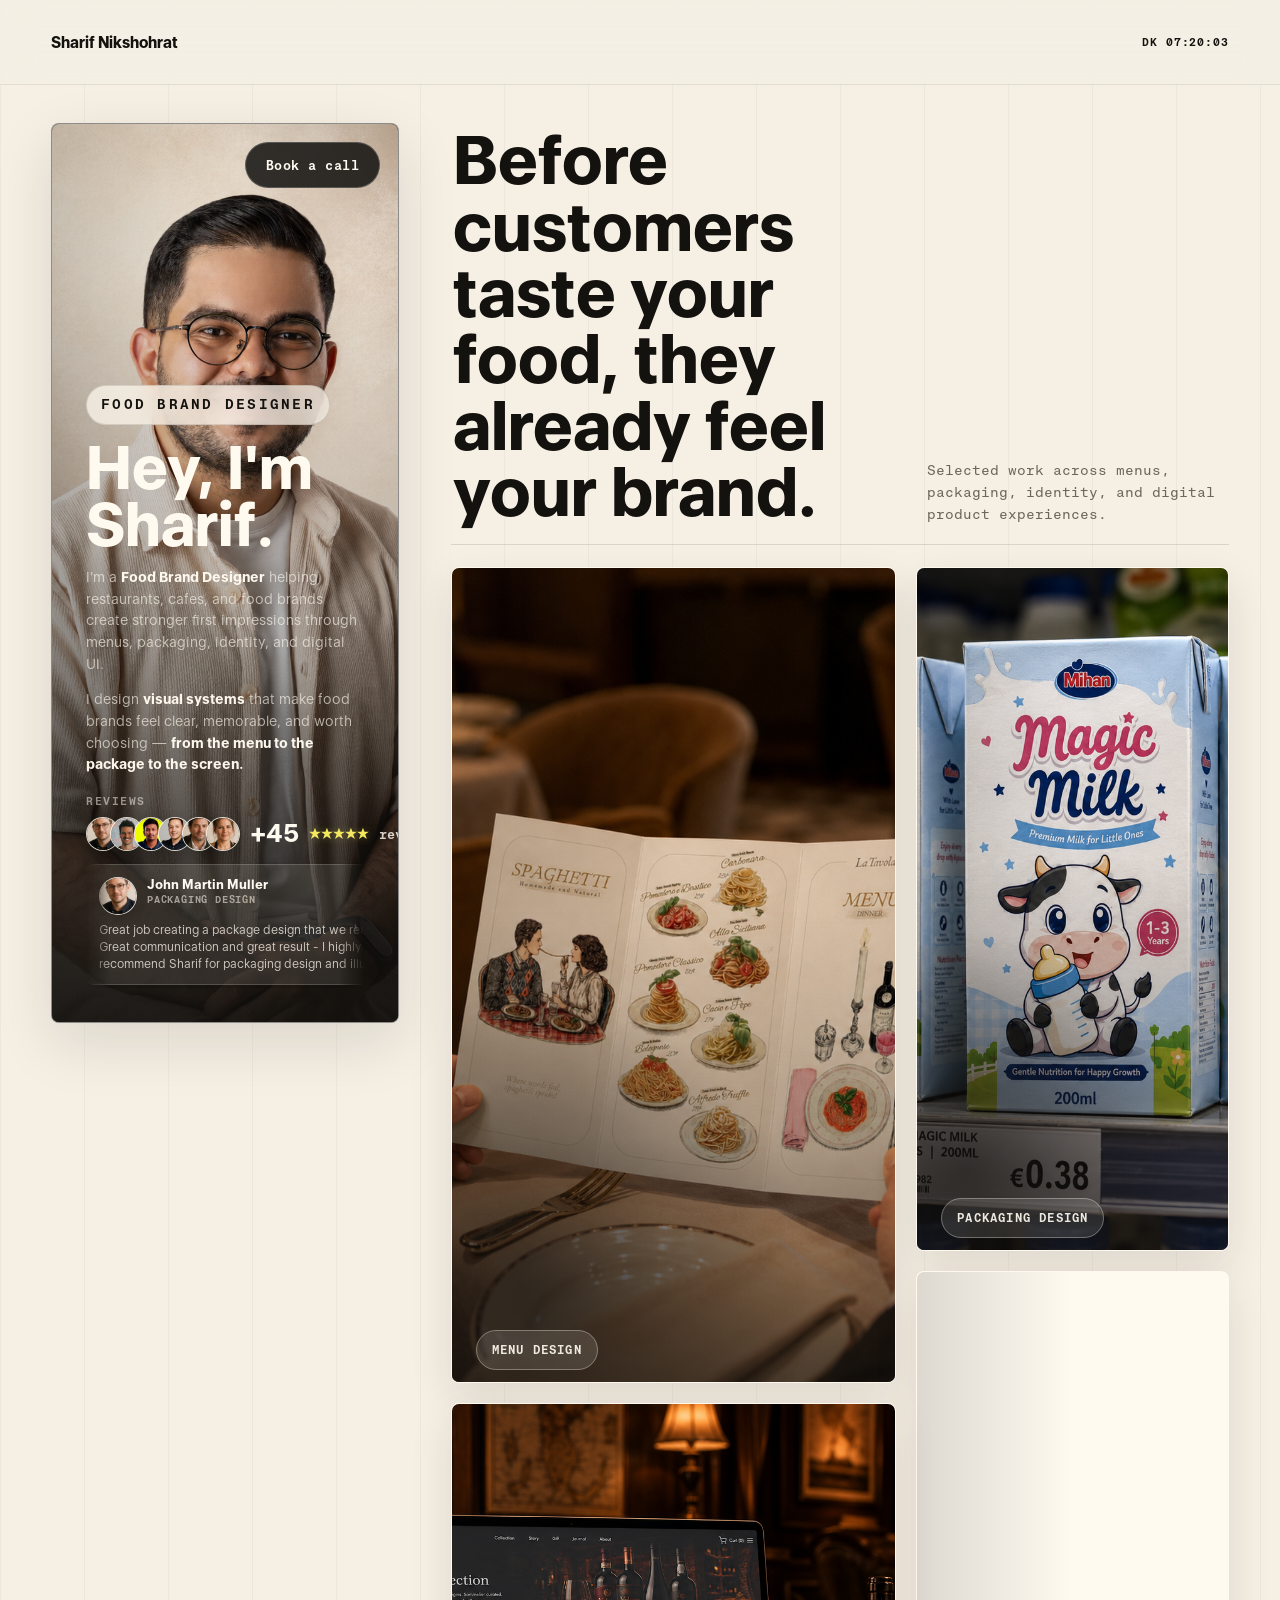
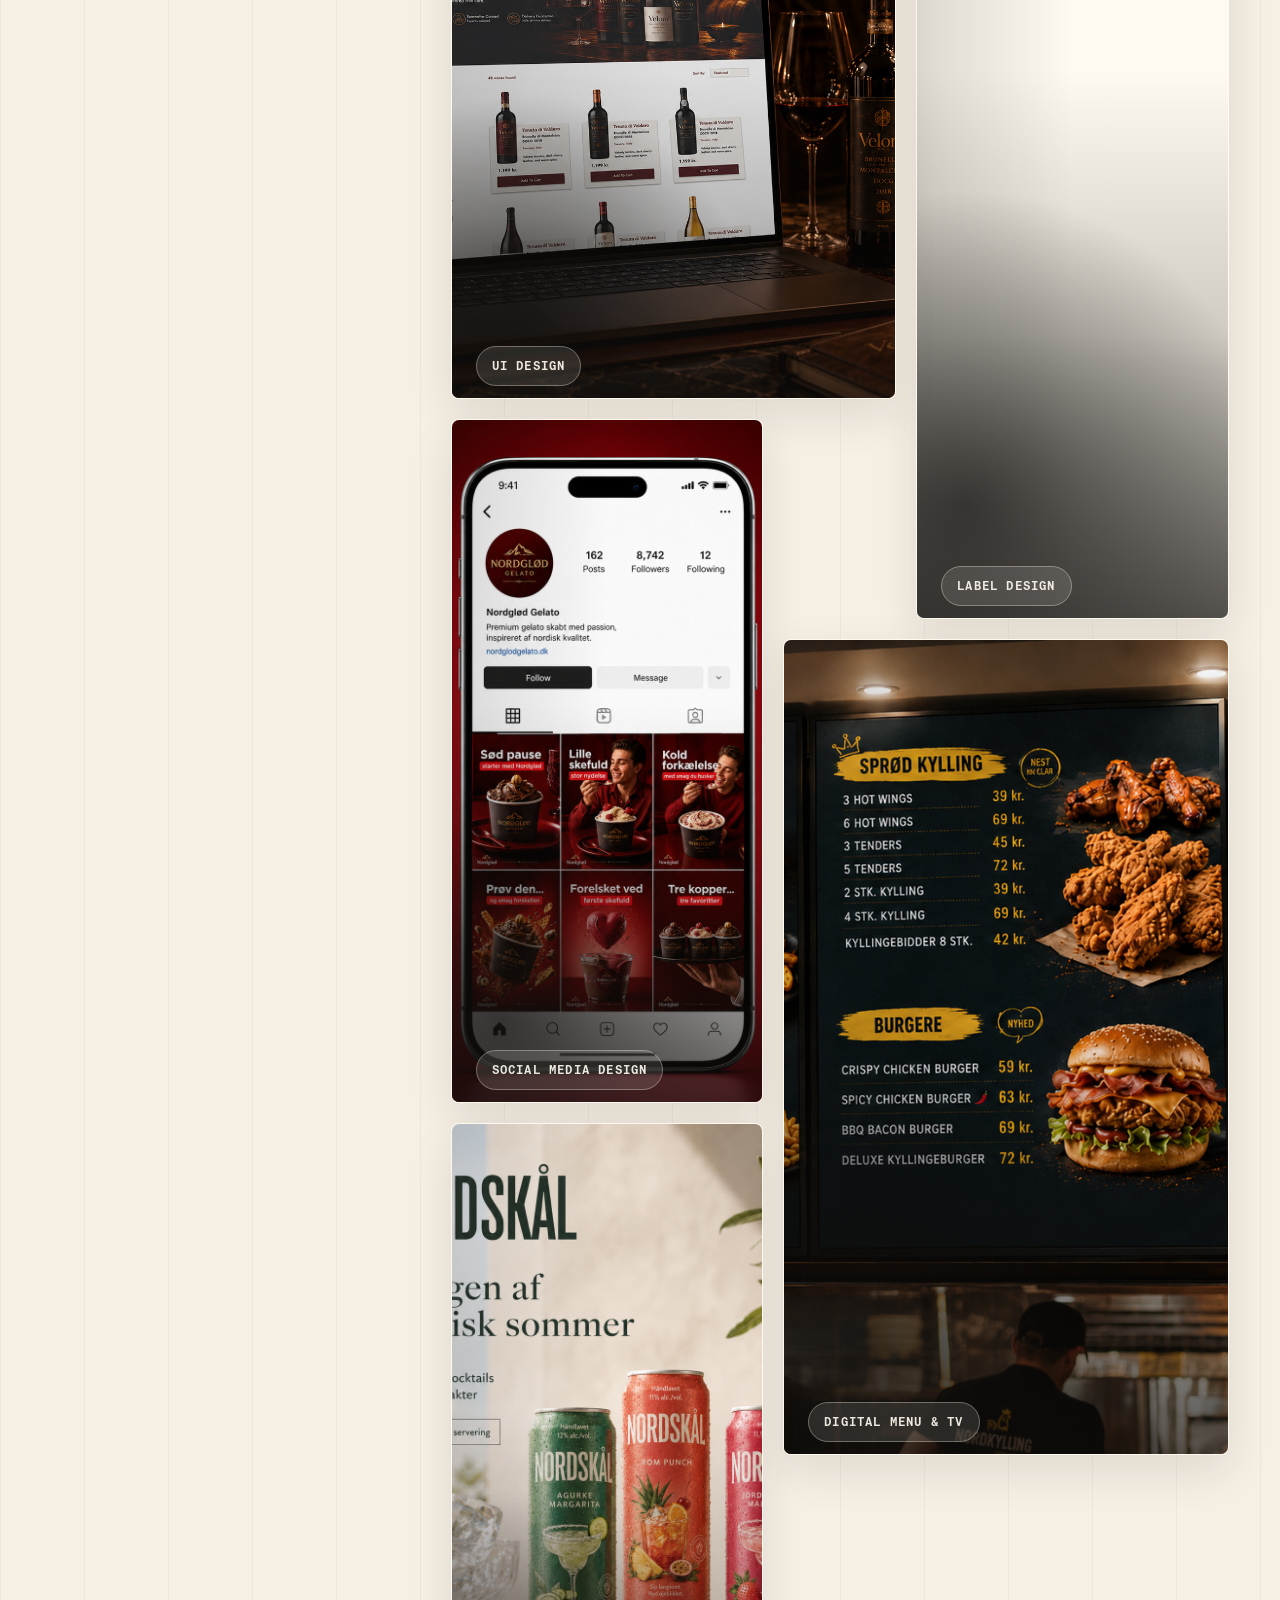
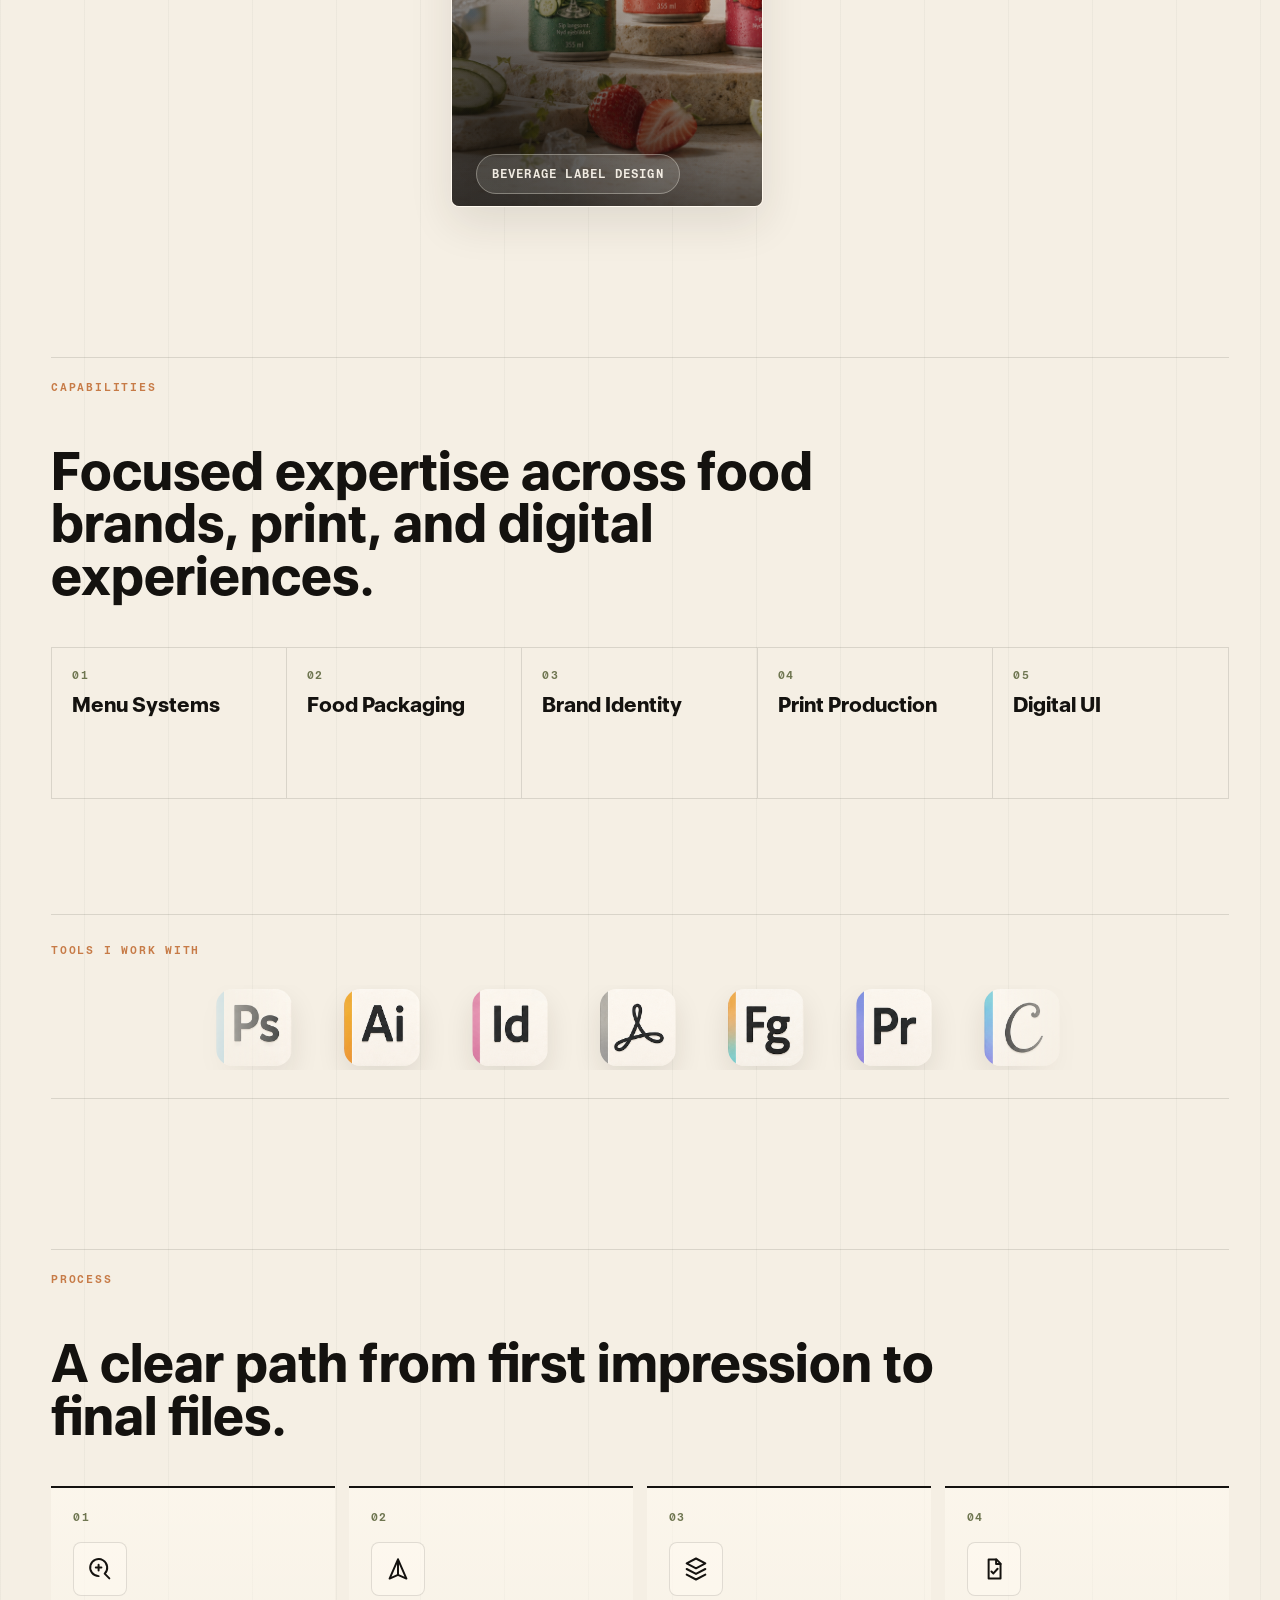
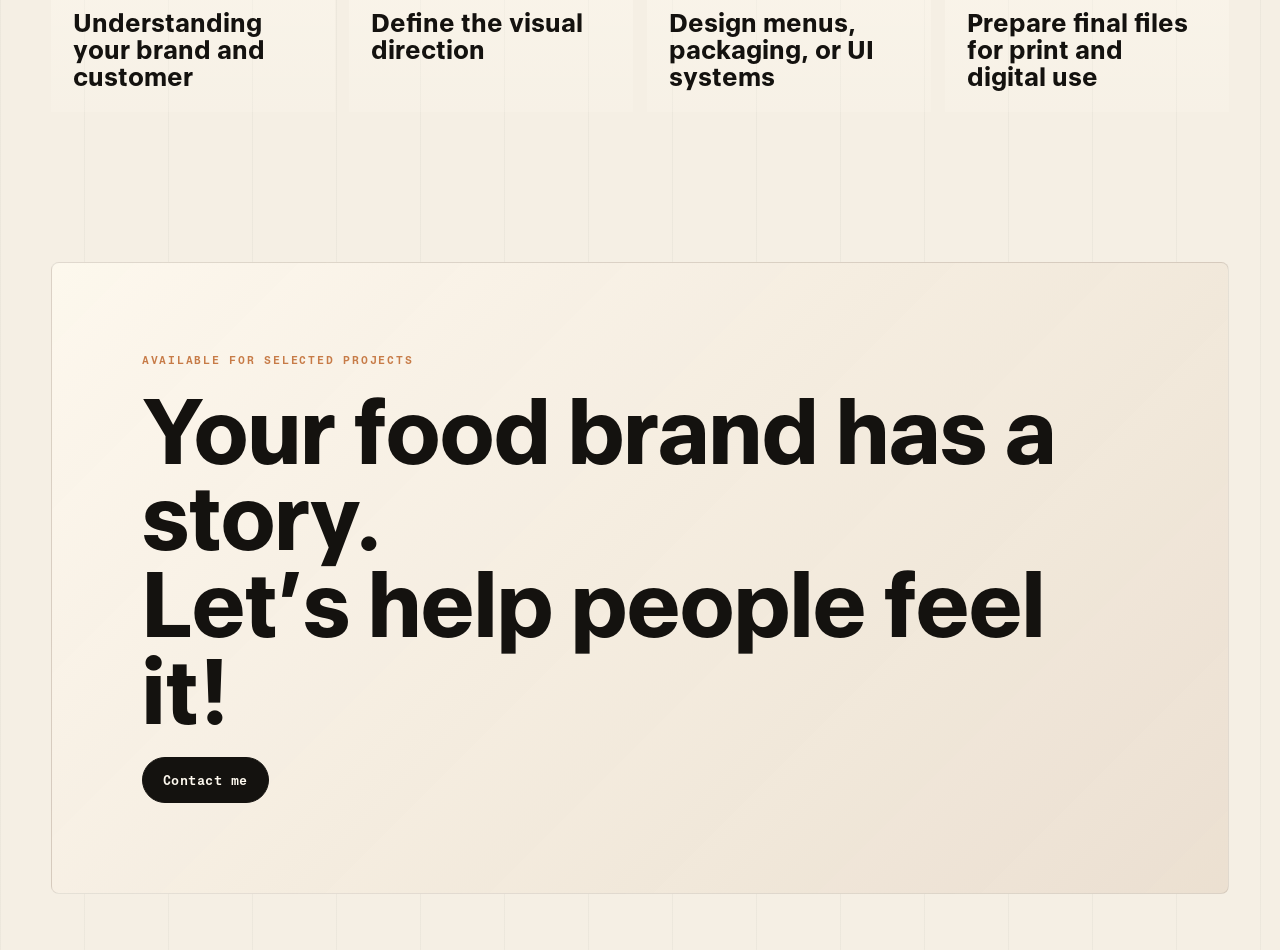
==== commit 2f6de0bb: "Adding upwork folder and contact info" ====
--- a/create-a-premium-personal-portfolio-website/index.html
+++ b/create-a-premium-personal-portfolio-website/index.html
@@ -15,8 +15,7 @@
 
     <header class="site-nav" aria-label="Primary navigation">
       <a class="brand-mark" href="#top" aria-label="Sharif Nikshohrat home">Sharif Nikshohrat</a>
-      <nav class="nav-links" aria-label="Upwork profile and local time">
-        <a href="https://www.upwork.com/freelancers/~01335d34afd4d84e67?mp_source=share" target="_blank" rel="noreferrer">Upwork</a>
+      <nav class="nav-links" aria-label="Local time">
         <span class="local-time" id="localTime" aria-label="Local time in Denmark">DK --:--:--</span>
       </nav>
     </header>
@@ -25,7 +24,7 @@
       <section class="hero-shell" aria-label="Sharif Nikshohrat portfolio introduction">
         <aside class="intro-card">
           <img src="assets/portrait.png" alt="Editorial portrait of Sharif in a warm design studio" loading="eager" fetchpriority="high" decoding="async">
-          <a class="book-button intro-book" href="https://www.upwork.com/freelancers/~01335d34afd4d84e67?mp_source=share" target="_blank" rel="noreferrer">Book a call</a>
+          <button class="book-button intro-book" type="button" data-open-contact>Book a call</button>
           <div class="intro-overlay">
             <p class="eyebrow">Food Brand Designer</p>
             <h1>Hey, I'm Sharif.</h1>
@@ -285,7 +284,7 @@
           <span>Your food brand has a story.</span>
           <span>Let&rsquo;s help people feel it!</span>
         </h2>
-        <a class="book-button" href="https://www.upwork.com/freelancers/~01335d34afd4d84e67?mp_source=share" target="_blank" rel="noreferrer">Book a call</a>
+        <button class="book-button" type="button" data-open-contact>Contact me</button>
       </section>
     </main>
 
@@ -352,6 +351,54 @@
       </section>
     </div>
 
+    <div class="contact-modal" id="contactModal" aria-hidden="true">
+      <div class="contact-backdrop" data-close-contact></div>
+      <section class="contact-panel" role="dialog" aria-modal="true" aria-labelledby="contactModalTitle">
+        <button class="modal-close contact-close" type="button" aria-label="Close contact options" data-close-contact>Close</button>
+        <p class="eyebrow">Contact me</p>
+        <h2 id="contactModalTitle">Choose how to contact Sharif.</h2>
+        <p class="contact-copy">For project inquiries, menu systems, packaging, brand identity, or digital UI work.</p>
+        <div class="contact-options" aria-label="Contact options">
+          <a class="contact-option" href="https://wa.me/4581913288?text=Hi%20Sharif%2C%20I%27d%20like%20to%20talk%20about%20a%20food%20brand%20design%20project." target="_blank" rel="noreferrer">
+            <span class="contact-option-icon" aria-hidden="true">
+              <img src="assets/contact-whatsapp.png" alt="">
+            </span>
+            <span>
+              <strong>WhatsApp</strong>
+              <small>+45 8191 3288</small>
+            </span>
+          </a>
+          <a class="contact-option" href="mailto:sharif@nikshohrat.com?subject=Project%20inquiry%20for%20Sharif%20Nikshohrat">
+            <span class="contact-option-icon" aria-hidden="true">
+              <img src="assets/contact-email.png" alt="">
+            </span>
+            <span>
+              <strong>Email</strong>
+              <small>sharif@nikshohrat.com</small>
+            </span>
+          </a>
+          <a class="contact-option" href="https://www.upwork.com/freelancers/~01335d34afd4d84e67?mp_source=share" target="_blank" rel="noreferrer">
+            <span class="contact-option-icon" aria-hidden="true">
+              <img src="assets/contact-upwork.png" alt="">
+            </span>
+            <span>
+              <strong>Upwork</strong>
+              <small>View profile and start a project</small>
+            </span>
+          </a>
+          <a class="contact-option" href="https://calendar.app.google/YGfscLyRi5fq3q7C6" target="_blank" rel="noreferrer">
+            <span class="contact-option-icon" aria-hidden="true">
+              <img src="assets/contact-calendar.png" alt="">
+            </span>
+            <span>
+              <strong>Book a call</strong>
+              <small>Choose a time on Google Calendar</small>
+            </span>
+          </a>
+        </div>
+      </section>
+    </div>
+
     <script src="script.js"></script>
   </body>
 </html>
--- a/create-a-premium-personal-portfolio-website/styles.css
+++ b/create-a-premium-personal-portfolio-website/styles.css
@@ -101,7 +101,8 @@
 }
 
 body.modal-open,
-body.lightbox-open {
+body.lightbox-open,
+body.contact-open {
   overflow: hidden;
 }
 
@@ -285,10 +286,12 @@
   border-radius: 999px;
   background: var(--ink);
   color: var(--cream);
+  cursor: pointer;
   font-family: var(--label);
   font-size: 13px;
   font-weight: 800;
   letter-spacing: 0.04em;
+  appearance: none;
   transition: transform 220ms ease, background-color 220ms ease, color 220ms ease;
 }
 
@@ -353,13 +356,17 @@
 }
 
 .intro-overlay > .eyebrow {
+  display: inline-flex;
+  align-items: center;
+  justify-content: center;
   width: fit-content;
   max-width: 100%;
-  padding: 7px 10px;
+  padding: 8px 14px;
   border: 1px solid rgba(20, 18, 15, 0.12);
   border-radius: 999px;
   background: rgba(255, 250, 240, 0.72);
   color: var(--ink);
+  text-align: center;
   backdrop-filter: blur(12px);
 }
 
@@ -1443,6 +1450,135 @@
   outline-offset: 3px;
 }
 
+.contact-modal {
+  position: fixed;
+  inset: 0;
+  z-index: 75;
+  display: none;
+  place-items: center;
+  padding: 20px;
+}
+
+.contact-modal.is-open {
+  display: grid;
+}
+
+.contact-backdrop {
+  position: absolute;
+  inset: 0;
+  background: rgba(20, 18, 15, 0.72);
+  backdrop-filter: blur(12px);
+}
+
+.contact-panel {
+  position: relative;
+  z-index: 1;
+  width: min(560px, 100%);
+  padding: clamp(24px, 5vw, 42px);
+  border: 1px solid rgba(255, 250, 240, 0.2);
+  border-radius: var(--radius);
+  background:
+    linear-gradient(145deg, rgba(255, 250, 240, 0.86), rgba(235, 224, 209, 0.94)),
+    var(--paper);
+  box-shadow: 0 30px 90px rgba(0, 0, 0, 0.28);
+}
+
+.contact-close {
+  position: absolute;
+  top: 14px;
+  right: 14px;
+  float: none;
+  margin: 0;
+}
+
+.contact-panel h2 {
+  max-width: 9ch;
+  margin: 16px 0 14px;
+  font-family: var(--display);
+  font-size: clamp(42px, 8vw, 66px);
+  line-height: 0.92;
+  letter-spacing: 0;
+}
+
+.contact-copy {
+  max-width: 440px;
+  margin: 0 0 22px;
+  color: var(--muted);
+  font-size: 16px;
+  line-height: 1.55;
+}
+
+.contact-options {
+  display: grid;
+  gap: 12px;
+}
+
+.contact-option {
+  display: grid;
+  grid-template-columns: 54px minmax(0, 1fr);
+  align-items: center;
+  gap: 14px;
+  min-height: 76px;
+  padding: 12px;
+  border: 1px solid rgba(20, 18, 15, 0.12);
+  border-radius: var(--radius);
+  background: rgba(255, 250, 240, 0.62);
+  box-shadow: 0 14px 32px rgba(43, 33, 23, 0.08);
+  transition: transform 220ms ease, border-color 220ms ease, background-color 220ms ease;
+}
+
+.contact-option:hover,
+.contact-option:focus-visible {
+  border-color: rgba(20, 18, 15, 0.28);
+  background: rgba(255, 250, 240, 0.88);
+  transform: translateY(-2px);
+}
+
+.contact-option:active {
+  transform: translateY(1px) scale(0.99);
+}
+
+.contact-option-icon {
+  display: inline-flex;
+  align-items: center;
+  justify-content: center;
+  width: 70px;
+  height: 70px;
+  overflow: visible;
+  border: 0;
+  border-radius: 0;
+  background: transparent;
+  color: var(--ink);
+}
+
+.contact-option-icon img {
+  width: 70px;
+  height: 70px;
+  object-fit: contain;
+}
+
+.contact-option strong,
+.contact-option small {
+  display: block;
+  overflow: hidden;
+  text-overflow: ellipsis;
+}
+
+.contact-option strong {
+  font-family: var(--display);
+  font-size: 24px;
+  line-height: 1;
+}
+
+.contact-option small {
+  margin-top: 6px;
+  color: var(--muted);
+  font-family: var(--label);
+  font-size: 11px;
+  font-weight: 700;
+  letter-spacing: 0.07em;
+}
+
 @media (max-width: 1180px) {
   .hero-shell {
     grid-template-columns: 1fr;
@@ -1475,8 +1611,7 @@
     display: grid;
     grid-template-columns: minmax(0, 1fr) auto;
     grid-template-areas:
-      "brand time"
-      "upwork upwork";
+      "brand time";
     align-items: center;
     gap: 0 16px;
     min-height: auto;
@@ -1493,12 +1628,6 @@
 
   .nav-links {
     display: contents;
-  }
-
-  .nav-links a {
-    grid-area: upwork;
-    justify-self: start;
-    min-height: 44px;
   }
 
   .local-time {
@@ -1678,6 +1807,41 @@
   .lightbox-next::before {
     content: ">";
   }
+
+  .contact-modal {
+    padding: 10px;
+  }
+
+  .contact-panel {
+    width: min(100%, calc(100vw - 20px));
+    padding: 24px 18px 18px;
+  }
+
+  .contact-close {
+    top: 10px;
+    right: 10px;
+  }
+
+  .contact-panel h2 {
+    max-width: 8.5ch;
+    padding-right: 78px;
+    font-size: clamp(38px, 11vw, 54px);
+  }
+
+  .contact-option {
+    grid-template-columns: 62px minmax(0, 1fr);
+    min-height: 82px;
+  }
+
+  .contact-option-icon {
+    width: 62px;
+    height: 62px;
+  }
+
+  .contact-option-icon img {
+    width: 62px;
+    height: 62px;
+  }
 }
 
 @media (max-width: 520px) {
@@ -1693,8 +1857,11 @@
   }
 
   .intro-overlay .eyebrow {
-    max-width: 172px;
+    max-width: min(100%, 280px);
+    padding-inline: 16px;
     line-height: 1.35;
+    text-align: center;
+    white-space: nowrap;
   }
 
   .intro-book {
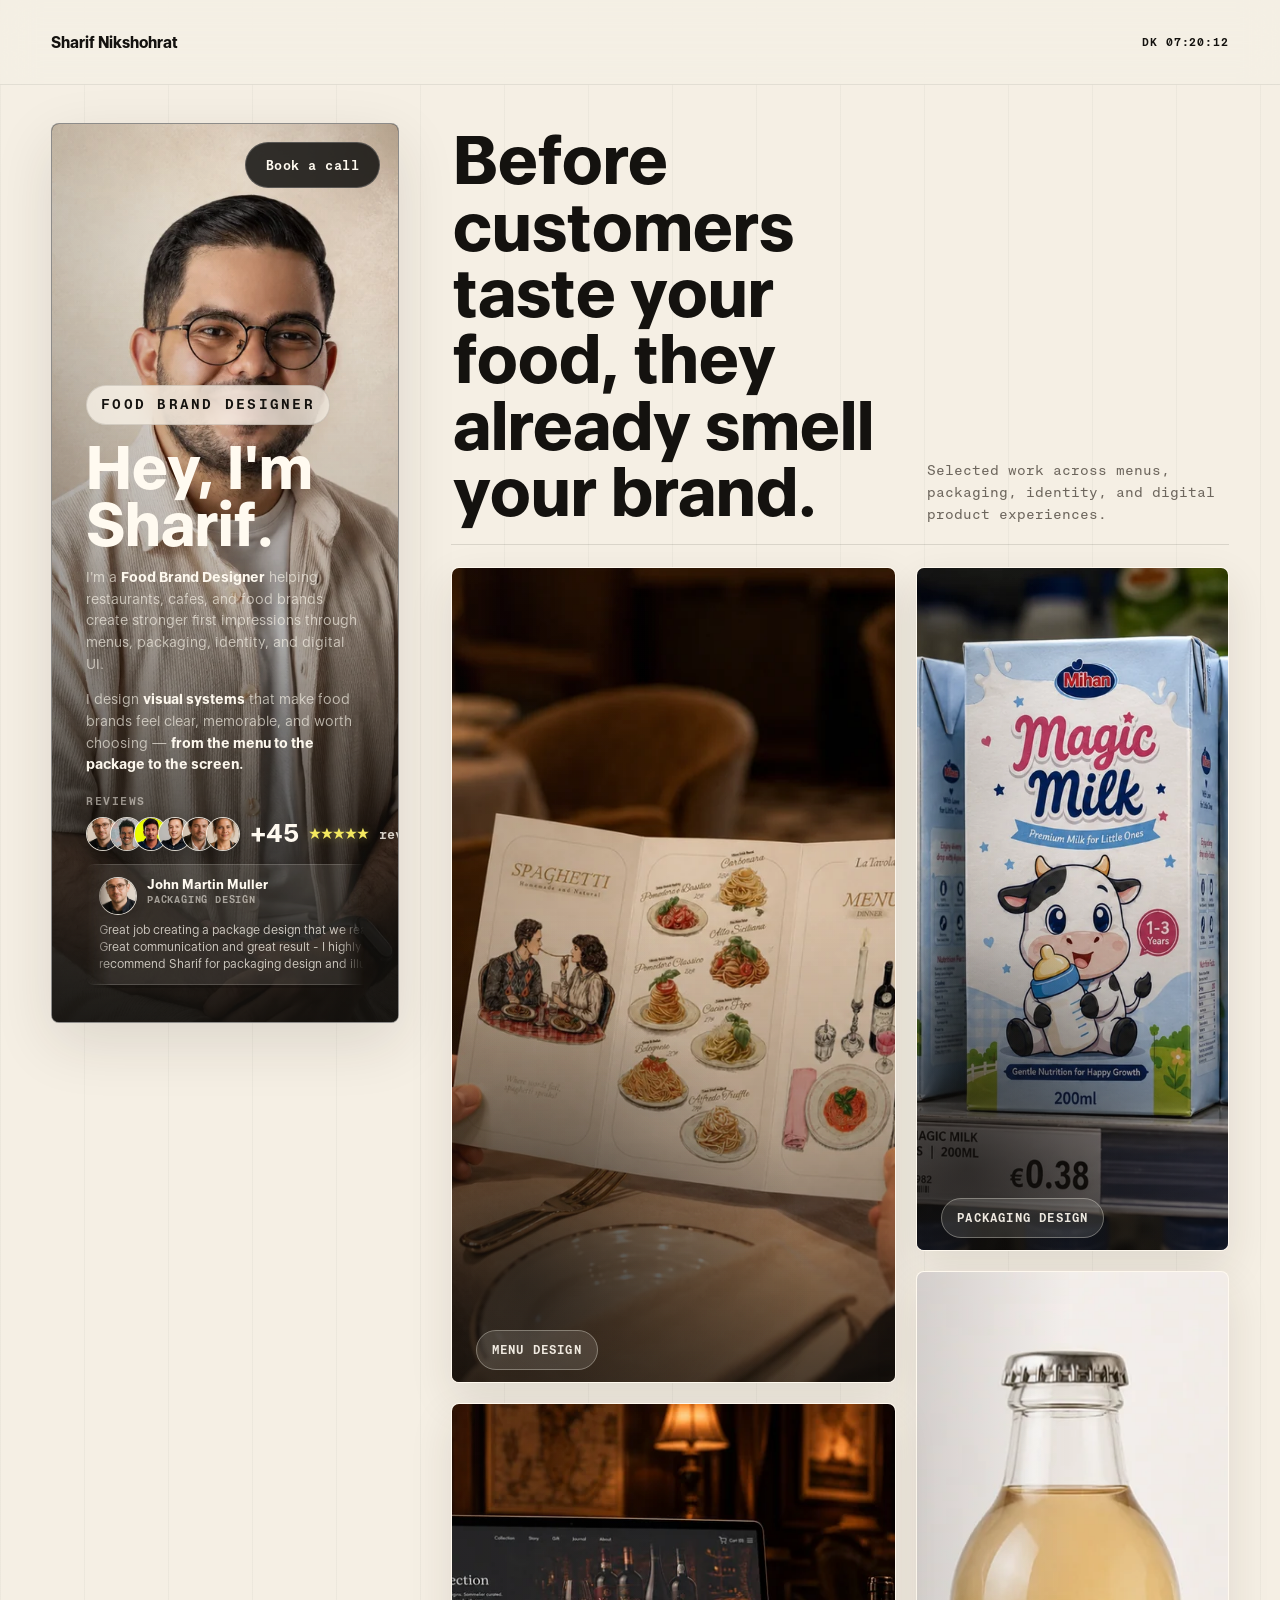
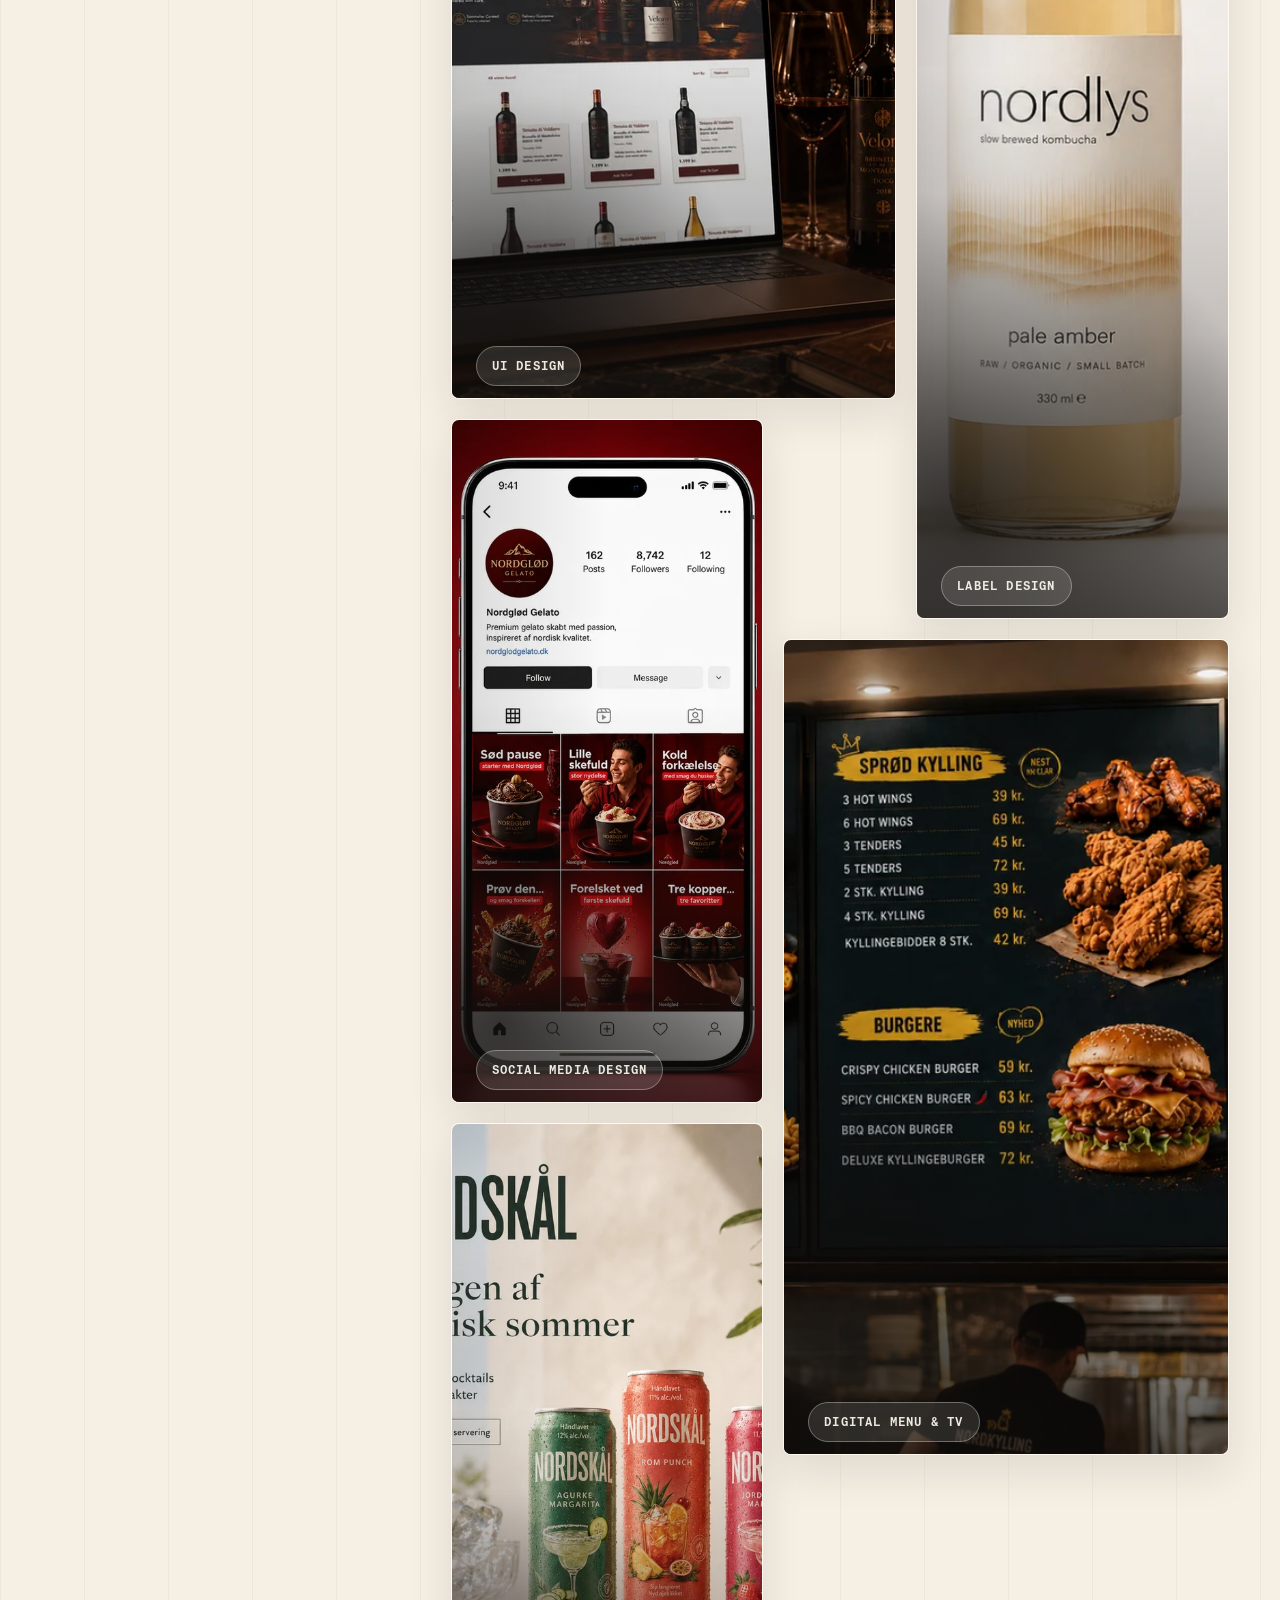
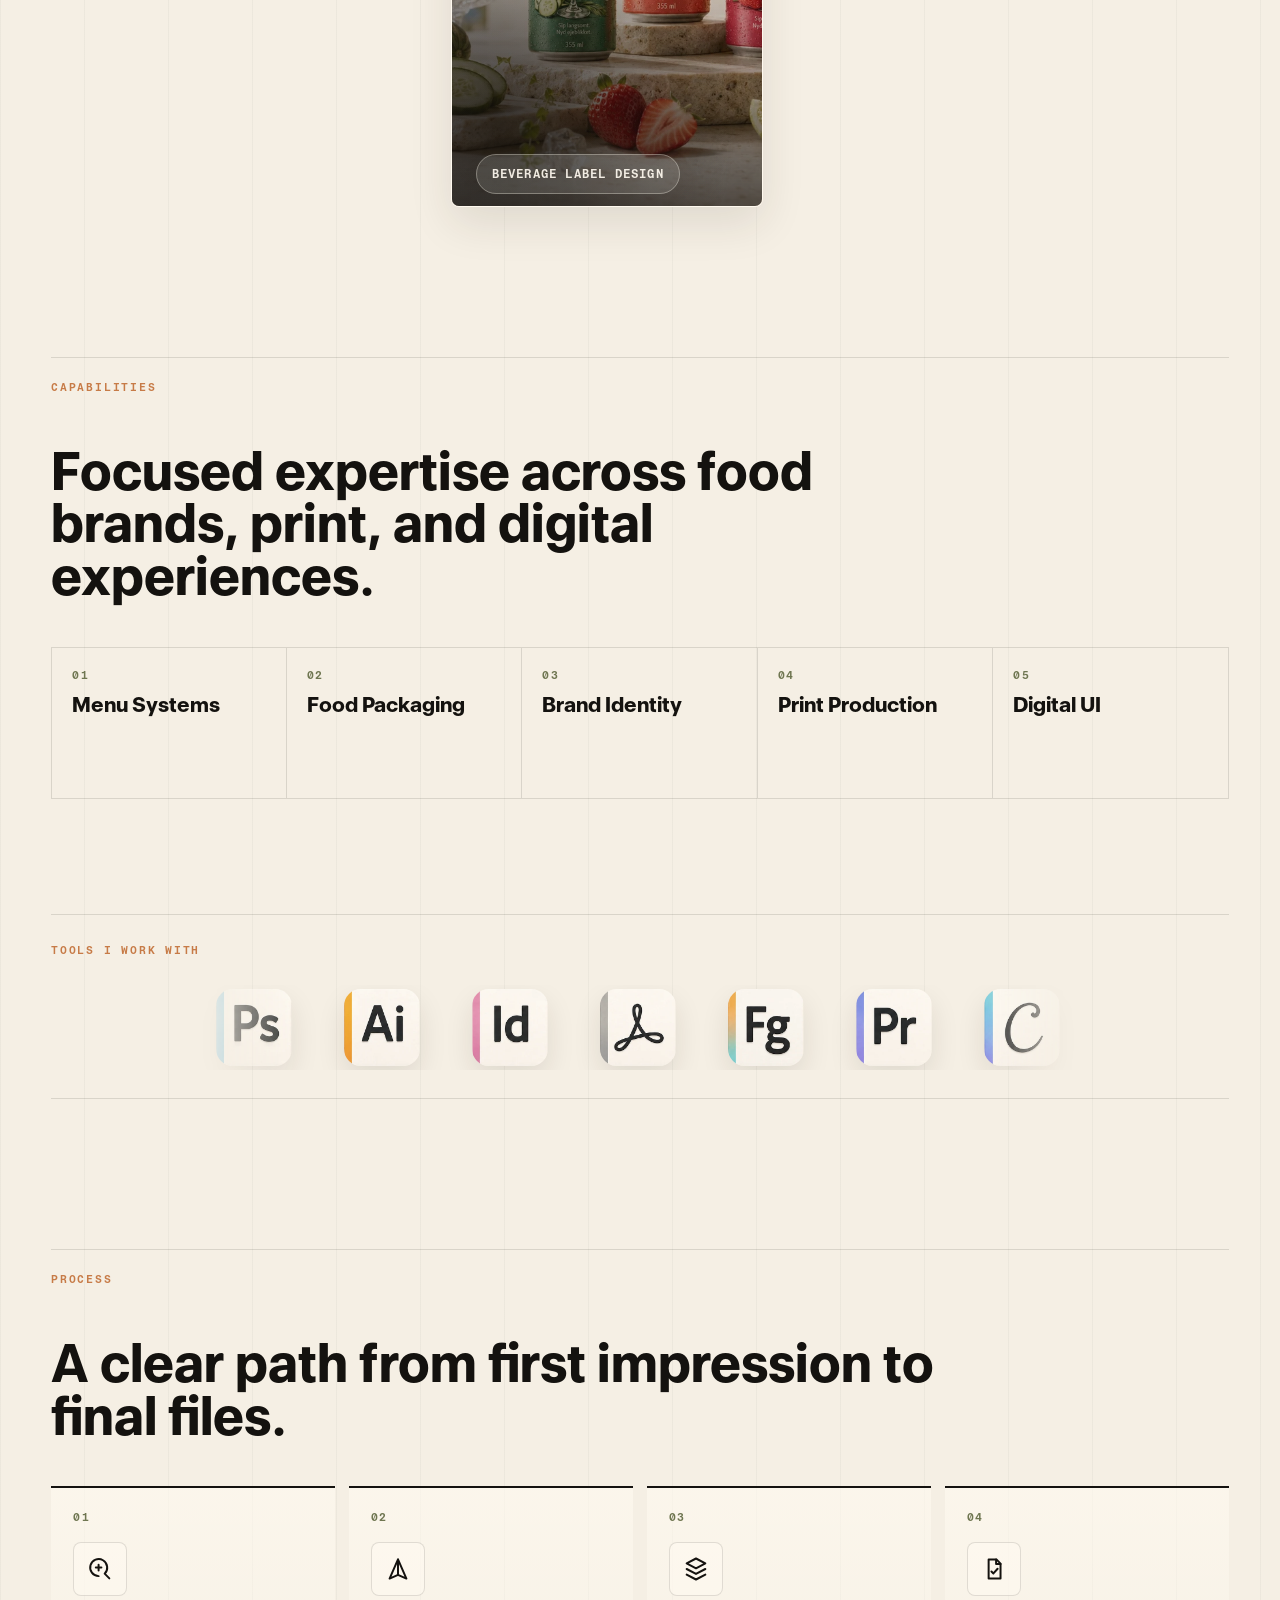
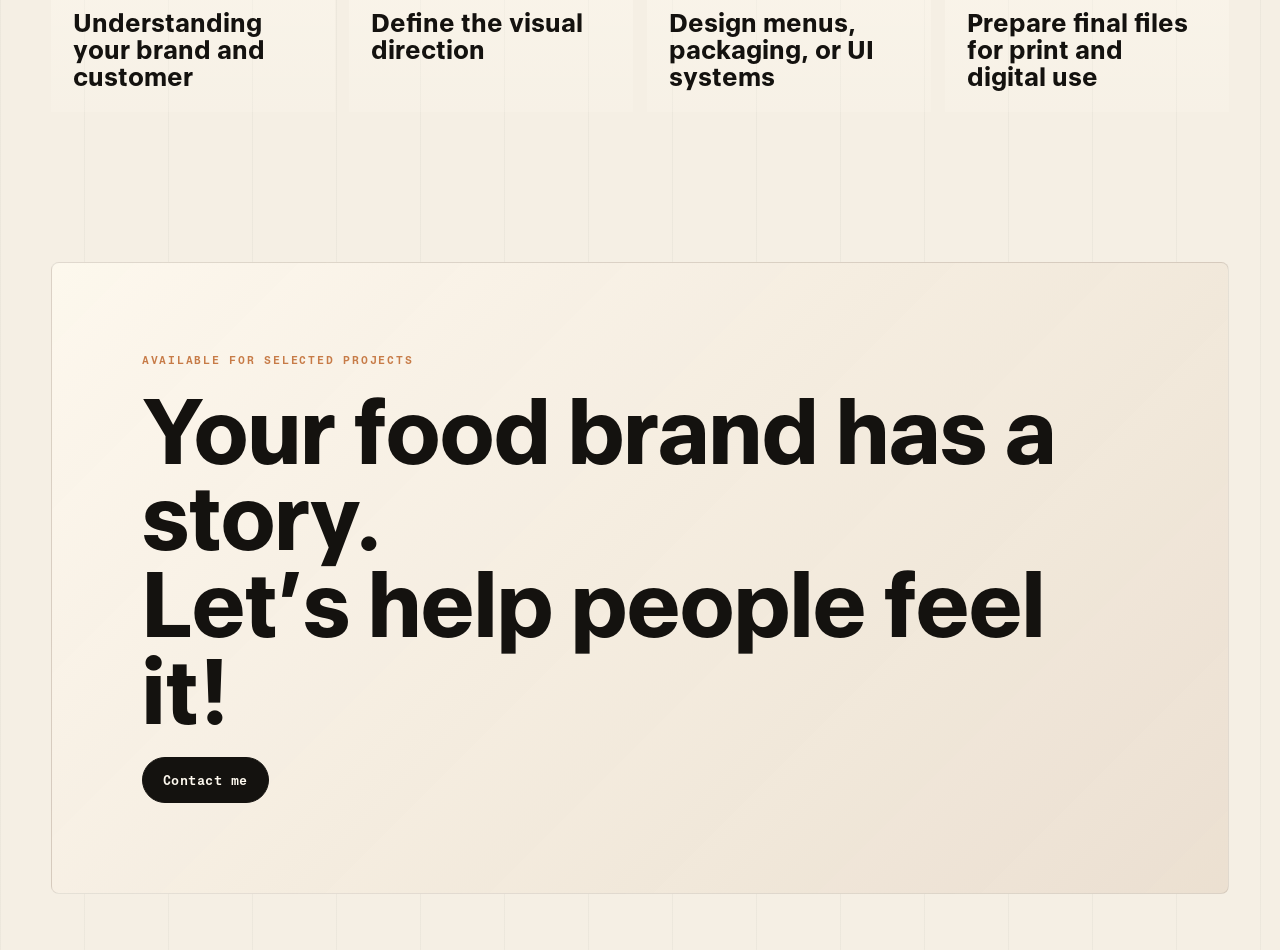
==== commit cfc6aada: "Sync optimized portfolio and Upwork variants for Cloudflare" ====
--- a/create-a-premium-personal-portfolio-website/index.html
+++ b/create-a-premium-personal-portfolio-website/index.html
@@ -9,6 +9,8 @@
     >
     <title>Sharif Nikshohrat | Food Brand Designer</title>
     <link rel="stylesheet" href="styles.css">
+    <script src="image-assets.js" defer></script>
+    <script src="script.js" defer></script>
   </head>
   <body>
     <div class="cursor-dot" aria-hidden="true"></div>
@@ -23,7 +25,7 @@
     <main id="top">
       <section class="hero-shell" aria-label="Sharif Nikshohrat portfolio introduction">
         <aside class="intro-card">
-          <img src="assets/portrait.png" alt="Editorial portrait of Sharif in a warm design studio" loading="eager" fetchpriority="high" decoding="async">
+          <img src="assets/optimized/portrait-800.32025d96d8c4.webp" alt="Editorial portrait of Sharif in a warm design studio" loading="eager" fetchpriority="high" decoding="async" data-source="assets/portrait.png" width="1023" height="1537" srcset="assets/optimized/portrait-480.1bb4e93e86ae.webp 480w, assets/optimized/portrait-800.32025d96d8c4.webp 800w, assets/optimized/portrait-1023.93b5809a1c5e.webp 1023w" sizes="(max-width: 820px) 750px, (max-width: 1100px) 600px, 500px">
           <button class="book-button intro-book" type="button" data-open-contact>Book a call</button>
           <div class="intro-overlay">
             <p class="eyebrow">Food Brand Designer</p>
@@ -40,12 +42,12 @@
                 <p class="review-label">Reviews</p>
                 <div class="review-score">
                   <div class="avatar-stack" aria-hidden="true">
-                    <img class="client-avatar" src="assets/client-john.png" alt="" loading="lazy" decoding="async">
-                    <img class="client-avatar" src="assets/client-juan.webp" alt="" loading="lazy" decoding="async">
-                    <img class="client-avatar" src="assets/client-salman.png" alt="" loading="lazy" decoding="async">
-                    <img class="client-avatar" src="assets/client-luka.webp" alt="" loading="lazy" decoding="async">
-                    <img class="client-avatar" src="assets/client-extra-01.png" alt="" loading="lazy" decoding="async">
-                    <img class="client-avatar" src="assets/client-extra-02.png" alt="" loading="lazy" decoding="async">
+                    <img class="client-avatar" src="assets/optimized/client-john-160.603a5bfab86b.webp" alt="" loading="lazy" decoding="async" data-source="assets/client-john.png" width="360" height="724">
+                    <img class="client-avatar" src="assets/optimized/client-juan-133.96b23bf50234.webp" alt="" loading="lazy" decoding="async" data-source="assets/client-juan.webp" width="133" height="100">
+                    <img class="client-avatar" src="assets/optimized/client-salman-133.82f2e490ae78.webp" alt="" loading="lazy" decoding="async" data-source="assets/client-salman.png" width="133" height="100">
+                    <img class="client-avatar" src="assets/optimized/client-luka-133.86b65a324076.webp" alt="" loading="lazy" decoding="async" data-source="assets/client-luka.webp" width="133" height="100">
+                    <img class="client-avatar" src="assets/optimized/client-extra-01-160.fde5b9705b6f.webp" alt="" loading="lazy" decoding="async" data-source="assets/client-extra-01.png" width="360" height="724">
+                    <img class="client-avatar" src="assets/optimized/client-extra-02-160.90976a577548.webp" alt="" loading="lazy" decoding="async" data-source="assets/client-extra-02.png" width="360" height="724">
                   </div>
                   <strong>+45</strong>
                   <span class="star-rating" aria-label="Five star rating">&#9733;&#9733;&#9733;&#9733;&#9733;</span>
@@ -56,7 +58,7 @@
               <div class="review-marquee" aria-label="Animated client testimonials">
                 <div class="review-track">
                   <article class="review-note">
-                    <img class="client-avatar" src="assets/client-john.png" alt="John Martin Muller" loading="lazy" decoding="async">
+                    <img class="client-avatar" src="assets/optimized/client-john-160.603a5bfab86b.webp" alt="John Martin Muller" loading="lazy" decoding="async" data-source="assets/client-john.png" width="360" height="724">
                     <div>
                       <strong>John Martin Muller</strong>
                       <span>Packaging design</span>
@@ -64,7 +66,7 @@
                     <p>Great job creating a package design that we really love. Great communication and great result - I highly recommend Sharif for packaging design and illustrations!</p>
                   </article>
                   <article class="review-note">
-                    <img class="client-avatar" src="assets/client-juan.webp" alt="Juan Mantz" loading="lazy" decoding="async">
+                    <img class="client-avatar" src="assets/optimized/client-juan-133.96b23bf50234.webp" alt="Juan Mantz" loading="lazy" decoding="async" data-source="assets/client-juan.webp" width="133" height="100">
                     <div>
                       <strong>Juan Mantz</strong>
                       <span>Brand project</span>
@@ -72,23 +74,39 @@
                     <p>I had an amazing experience with Sharif. Very proactive and willing to make changes on demand. Totally recommendable.! Five stars!</p>
                   </article>
                   <article class="review-note">
-                    <img class="client-avatar" src="assets/client-salman.png" alt="Salman Ravanan" loading="lazy" decoding="async">
+                    <img class="client-avatar" src="assets/optimized/client-salman-133.82f2e490ae78.webp" alt="Salman Ravanan" loading="lazy" decoding="async" data-source="assets/client-salman.png" width="133" height="100">
                     <div>
                       <strong>Salman Ravanan</strong>
-                      <span>Food brand design</span>
+                      <span>CV design</span>
                     </div>
                     <p>Very good freelancer. Understood the assignment and delivered quality output!</p>
                   </article>
                   <article class="review-note">
-                    <img class="client-avatar" src="assets/client-luka.webp" alt="Luka Bjelica" loading="lazy" decoding="async">
+                    <img class="client-avatar" src="assets/optimized/client-luka-133.86b65a324076.webp" alt="Luka Bjelica" loading="lazy" decoding="async" data-source="assets/client-luka.webp" width="133" height="100">
                     <div>
                       <strong>Luka Bjelica</strong>
-                      <span>Design project</span>
+                      <span>Menu design</span>
                     </div>
                     <p>Great work! Bravo</p>
                   </article>
-                  <article class="review-note" aria-hidden="true">
-                    <img class="client-avatar" src="assets/client-john.png" alt="" loading="lazy" decoding="async">
+                  <article class="review-note">
+                    <span class="client-avatar client-avatar-initials" aria-hidden="true">BB</span>
+                    <div>
+                      <strong>Brandon Bevins</strong>
+                      <span>Cocktail menu</span>
+                    </div>
+                    <p>GREAT JOB SHARIF. THANK YOU SO MUCH FOR YOUR HELP ON OUR COCKTAIL MENU.</p>
+                  </article>
+                  <article class="review-note">
+                    <span class="client-avatar client-avatar-initials" aria-hidden="true">BB</span>
+                    <div>
+                      <strong>Brandon Bevins</strong>
+                      <span title="Design Premium Table Tent for Bourbon Pairing Dinner">Mulberry Street &middot; Table Tent &middot; 5.0/5</span>
+                    </div>
+                    <p>Easy communicator, fast, efficient, excellent design.</p>
+                  </article>
+                  <article class="review-note" aria-hidden="true">
+                    <img class="client-avatar" src="assets/optimized/client-john-160.603a5bfab86b.webp" alt="" loading="lazy" decoding="async" data-source="assets/client-john.png" width="360" height="724">
                     <div>
                       <strong>John Martin Muller</strong>
                       <span>Packaging design</span>
@@ -96,7 +114,7 @@
                     <p>Great job creating a package design that we really love. Great communication and great result - I highly recommend Sharif for packaging design and illustrations!</p>
                   </article>
                   <article class="review-note" aria-hidden="true">
-                    <img class="client-avatar" src="assets/client-juan.webp" alt="" loading="lazy" decoding="async">
+                    <img class="client-avatar" src="assets/optimized/client-juan-133.96b23bf50234.webp" alt="" loading="lazy" decoding="async" data-source="assets/client-juan.webp" width="133" height="100">
                     <div>
                       <strong>Juan Mantz</strong>
                       <span>Brand project</span>
@@ -104,20 +122,36 @@
                     <p>I had an amazing experience with Sharif. Very proactive and willing to make changes on demand. Totally recommendable.! Five stars!</p>
                   </article>
                   <article class="review-note" aria-hidden="true">
-                    <img class="client-avatar" src="assets/client-salman.png" alt="" loading="lazy" decoding="async">
+                    <img class="client-avatar" src="assets/optimized/client-salman-133.82f2e490ae78.webp" alt="" loading="lazy" decoding="async" data-source="assets/client-salman.png" width="133" height="100">
                     <div>
                       <strong>Salman Ravanan</strong>
-                      <span>Food brand design</span>
+                      <span>CV design</span>
                     </div>
                     <p>Very good freelancer. Understood the assignment and delivered quality output!</p>
                   </article>
                   <article class="review-note" aria-hidden="true">
-                    <img class="client-avatar" src="assets/client-luka.webp" alt="" loading="lazy" decoding="async">
+                    <img class="client-avatar" src="assets/optimized/client-luka-133.86b65a324076.webp" alt="" loading="lazy" decoding="async" data-source="assets/client-luka.webp" width="133" height="100">
                     <div>
                       <strong>Luka Bjelica</strong>
-                      <span>Design project</span>
+                      <span>Menu design</span>
                     </div>
                     <p>Great work! Bravo</p>
+                  </article>
+                  <article class="review-note" aria-hidden="true">
+                    <span class="client-avatar client-avatar-initials">BB</span>
+                    <div>
+                      <strong>Brandon Bevins</strong>
+                      <span>Cocktail menu</span>
+                    </div>
+                    <p>GREAT JOB SHARIF. THANK YOU SO MUCH FOR YOUR HELP ON OUR COCKTAIL MENU.</p>
+                  </article>
+                  <article class="review-note" aria-hidden="true">
+                    <span class="client-avatar client-avatar-initials">BB</span>
+                    <div>
+                      <strong>Brandon Bevins</strong>
+                      <span title="Design Premium Table Tent for Bourbon Pairing Dinner">Mulberry Street &middot; Table Tent &middot; 5.0/5</span>
+                    </div>
+                    <p>Easy communicator, fast, efficient, excellent design.</p>
                   </article>
                 </div>
               </div>
@@ -127,55 +161,55 @@
 
         <div class="portfolio-side">
           <div class="portfolio-kicker">
-            <p>Before customers taste your food, they already feel your brand.</p>
+            <p>Before customers taste your food, they already smell your brand.</p>
             <span>Selected work across menus, packaging, identity, and digital product experiences.</span>
           </div>
 
           <section class="portfolio-grid" aria-label="Selected portfolio projects">
             <article class="project-card card-large" tabindex="0" role="button" data-project="restaurant-menu" aria-label="Open Menu Design category">
-              <img src="assets/menu-spaghetti-trifold.png" alt="Spaghetti trifold restaurant menu opened on a white tablecloth" loading="lazy" decoding="async">
+              <img src="assets/optimized/menu-spaghetti-trifold-800.51ed7ee1d452.webp" alt="Spaghetti trifold restaurant menu opened on a white tablecloth" loading="lazy" decoding="async" data-source="assets/menu-spaghetti-trifold.png" width="1448" height="1086" srcset="assets/optimized/menu-spaghetti-trifold-480.4de2f150302c.webp 480w, assets/optimized/menu-spaghetti-trifold-800.51ed7ee1d452.webp 800w, assets/optimized/menu-spaghetti-trifold-1200.a919a4ceb345.webp 1200w, assets/optimized/menu-spaghetti-trifold-1280.1cb48f922561.webp 1280w" sizes="(max-width: 820px) max(calc(100vw - 28px), 747px), max(34vw, 1088px)">
               <div class="project-info">
                 <span class="project-pill">Menu Design</span>
               </div>
             </article>
 
             <article class="project-card card-medium" tabindex="0" role="button" data-project="food-packaging" aria-label="Open Packaging Design category">
-              <img src="assets/packaging-magic-milk.png" alt="Magic Milk packaging design displayed on a retail shelf" loading="lazy" decoding="async">
+              <img src="assets/optimized/packaging-magic-milk-800.d9a72b004d89.webp" alt="Magic Milk packaging design displayed on a retail shelf" loading="lazy" decoding="async" data-source="assets/packaging-magic-milk.png" width="1448" height="1086" srcset="assets/optimized/packaging-magic-milk-480.f760fa5876f5.webp 480w, assets/optimized/packaging-magic-milk-800.d9a72b004d89.webp 800w, assets/optimized/packaging-magic-milk-1200.353060dc3cce.webp 1200w, assets/optimized/packaging-magic-milk-1280.5572e4f8de6b.webp 1280w" sizes="(max-width: 820px) max(calc(100vw - 28px), 747px), max(34vw, 912px)">
               <div class="project-info">
                 <span class="project-pill">Packaging Design</span>
               </div>
             </article>
 
             <article class="project-card card-tall" tabindex="0" role="button" data-project="label-design" aria-label="Open Label Design category">
-              <img src="assets/label-design-bottles.png" alt="Nordlys kombucha label design across three bottle flavors" loading="lazy" decoding="async">
+              <img src="assets/optimized/label-design-bottles-800.e6c3645d73ca.webp" alt="Nordlys kombucha label design across three bottle flavors" loading="lazy" decoding="async" data-source="assets/label-design-bottles.png" width="1448" height="1086" srcset="assets/optimized/label-design-bottles-480.f60f7b350b2c.webp 480w, assets/optimized/label-design-bottles-800.e6c3645d73ca.webp 800w, assets/optimized/label-design-bottles-1200.8fbf27add8c6.webp 1200w, assets/optimized/label-design-bottles-1280.2ad8e61778fa.webp 1280w" sizes="(max-width: 820px) max(calc(100vw - 28px), 747px), max(34vw, 1264px)">
               <div class="project-info">
                 <span class="project-pill">Label Design</span>
               </div>
             </article>
 
             <article class="project-card card-small" tabindex="0" role="button" data-project="digital-menu-ui" aria-label="Open UI Design category">
-              <img src="assets/digital-menu-ui.png" alt="Digital restaurant menu UI displayed on tablet and phone" loading="lazy" decoding="async">
+              <img src="assets/optimized/digital-menu-ui-800.74a56387ff31.webp" alt="Digital restaurant menu UI displayed on tablet and phone" loading="lazy" decoding="async" data-source="assets/digital-menu-ui.png" width="1448" height="1086" srcset="assets/optimized/digital-menu-ui-480.27b8d3eca57e.webp 480w, assets/optimized/digital-menu-ui-800.74a56387ff31.webp 800w, assets/optimized/digital-menu-ui-1200.dc6131ca54aa.webp 1200w, assets/optimized/digital-menu-ui-1280.574bbe14015c.webp 1280w" sizes="(max-width: 820px) max(calc(100vw - 28px), 747px), max(34vw, 795px)">
               <div class="project-info">
                 <span class="project-pill">UI Design</span>
               </div>
             </article>
 
             <article class="project-card card-medium" tabindex="0" role="button" data-project="coffee-subscription" aria-label="Open Social Media Design category">
-              <img src="assets/social-media-profile-grid.png" alt="Nordgloed gelato social media profile grid displayed on a phone" loading="lazy" decoding="async">
+              <img src="assets/optimized/social-media-profile-grid-800.b9c2eb70901c.webp" alt="Nordgloed gelato social media profile grid displayed on a phone" loading="lazy" decoding="async" data-source="assets/social-media-profile-grid.png" width="1122" height="1402" srcset="assets/optimized/social-media-profile-grid-480.69cf0ee20554.webp 480w, assets/optimized/social-media-profile-grid-800.b9c2eb70901c.webp 800w, assets/optimized/social-media-profile-grid-1122.d4090a0181da.webp 1122w" sizes="(max-width: 820px) max(calc(100vw - 28px), 448px), max(34vw, 547px)">
               <div class="project-info">
                 <span class="project-pill">Social Media Design</span>
               </div>
             </article>
 
             <article class="project-card card-large" tabindex="0" role="button" data-project="restaurant-landing" aria-label="Open Digital Menu and TV category">
-              <img src="assets/digital-menu-tv-board.png" alt="Digital restaurant menu boards displayed above a counter" loading="lazy" decoding="async">
+              <img src="assets/optimized/digital-menu-tv-board-800.b0c35e786cb3.webp" alt="Digital restaurant menu boards displayed above a counter" loading="lazy" decoding="async" data-source="assets/digital-menu-tv-board.png" width="1672" height="941" srcset="assets/optimized/digital-menu-tv-board-480.003a1882df68.webp 480w, assets/optimized/digital-menu-tv-board-800.b0c35e786cb3.webp 800w, assets/optimized/digital-menu-tv-board-1200.8ab6c3b176e1.webp 1200w, assets/optimized/digital-menu-tv-board-1280.903c7fcd228a.webp 1280w" sizes="(max-width: 820px) max(calc(100vw - 28px), 995px), max(34vw, 1450px)">
               <div class="project-info">
                 <span class="project-pill">Digital Menu &amp; TV</span>
               </div>
             </article>
 
             <article class="project-card card-medium" tabindex="0" role="button" data-project="beverage-label" aria-label="Open Beverage Label Design category">
-              <img src="assets/beverage-nordskal-campaign.png" alt="Nordskal canned cocktail campaign with three cans and fresh ingredients" loading="lazy" decoding="async">
+              <img src="assets/optimized/beverage-nordskal-campaign-800.4740132d4510.webp" alt="Nordskal canned cocktail campaign with three cans and fresh ingredients" loading="lazy" decoding="async" data-source="assets/beverage-nordskal-campaign.png" width="1122" height="1402" srcset="assets/optimized/beverage-nordskal-campaign-480.c8b555d878da.webp 480w, assets/optimized/beverage-nordskal-campaign-800.4740132d4510.webp 800w, assets/optimized/beverage-nordskal-campaign-1122.fb0c49a2e325.webp 1122w" sizes="(max-width: 820px) max(calc(100vw - 28px), 448px), max(34vw, 547px)">
               <div class="project-info">
                 <span class="project-pill">Beverage Label Design</span>
               </div>
@@ -202,26 +236,26 @@
         <p class="eyebrow">Tools I work with</p>
         <div class="tools-marquee">
           <div class="tools-track">
-            <figure class="app-icon"><img src="assets/app-photoshop.png" alt="Adobe Photoshop" loading="lazy" decoding="async"></figure>
-            <figure class="app-icon"><img src="assets/app-illustrator.png" alt="Adobe Illustrator" loading="lazy" decoding="async"></figure>
-            <figure class="app-icon"><img src="assets/app-indesign.png" alt="Adobe InDesign" loading="lazy" decoding="async"></figure>
-            <figure class="app-icon"><img src="assets/app-acrobat.png" alt="Adobe Acrobat" loading="lazy" decoding="async"></figure>
-            <figure class="app-icon"><img src="assets/app-figma.png" alt="Figma" loading="lazy" decoding="async"></figure>
-            <figure class="app-icon"><img src="assets/app-premiere.png" alt="Adobe Premiere Pro" loading="lazy" decoding="async"></figure>
-            <figure class="app-icon"><img src="assets/app-canva.png" alt="Canva" loading="lazy" decoding="async"></figure>
-            <figure class="app-icon"><img src="assets/app-chatgpt.png" alt="ChatGPT" loading="lazy" decoding="async"></figure>
-            <figure class="app-icon"><img src="assets/app-claude.png" alt="Claude" loading="lazy" decoding="async"></figure>
-            <figure class="app-icon"><img src="assets/app-midjourney.png" alt="Midjourney" loading="lazy" decoding="async"></figure>
-            <figure class="app-icon" aria-hidden="true"><img src="assets/app-photoshop.png" alt="" loading="lazy" decoding="async"></figure>
-            <figure class="app-icon" aria-hidden="true"><img src="assets/app-illustrator.png" alt="" loading="lazy" decoding="async"></figure>
-            <figure class="app-icon" aria-hidden="true"><img src="assets/app-indesign.png" alt="" loading="lazy" decoding="async"></figure>
-            <figure class="app-icon" aria-hidden="true"><img src="assets/app-acrobat.png" alt="" loading="lazy" decoding="async"></figure>
-            <figure class="app-icon" aria-hidden="true"><img src="assets/app-figma.png" alt="" loading="lazy" decoding="async"></figure>
-            <figure class="app-icon" aria-hidden="true"><img src="assets/app-premiere.png" alt="" loading="lazy" decoding="async"></figure>
-            <figure class="app-icon" aria-hidden="true"><img src="assets/app-canva.png" alt="" loading="lazy" decoding="async"></figure>
-            <figure class="app-icon" aria-hidden="true"><img src="assets/app-chatgpt.png" alt="" loading="lazy" decoding="async"></figure>
-            <figure class="app-icon" aria-hidden="true"><img src="assets/app-claude.png" alt="" loading="lazy" decoding="async"></figure>
-            <figure class="app-icon" aria-hidden="true"><img src="assets/app-midjourney.png" alt="" loading="lazy" decoding="async"></figure>
+            <figure class="app-icon"><img src="assets/optimized/app-photoshop-264.fbfb09bbc6f0.webp" alt="Adobe Photoshop" loading="lazy" decoding="async" data-source="assets/app-photoshop.png" width="264" height="280"></figure>
+            <figure class="app-icon"><img src="assets/optimized/app-illustrator-264.c8f26493fa47.webp" alt="Adobe Illustrator" loading="lazy" decoding="async" data-source="assets/app-illustrator.png" width="265" height="280"></figure>
+            <figure class="app-icon"><img src="assets/optimized/app-indesign-258.6e2c014f52ba.webp" alt="Adobe InDesign" loading="lazy" decoding="async" data-source="assets/app-indesign.png" width="258" height="280"></figure>
+            <figure class="app-icon"><img src="assets/optimized/app-acrobat-262.47f01aaa5f73.webp" alt="Adobe Acrobat" loading="lazy" decoding="async" data-source="assets/app-acrobat.png" width="262" height="285"></figure>
+            <figure class="app-icon"><img src="assets/optimized/app-figma-264.81f5c29d3b65.webp" alt="Figma" loading="lazy" decoding="async" data-source="assets/app-figma.png" width="264" height="283"></figure>
+            <figure class="app-icon"><img src="assets/optimized/app-premiere-264.315d461be8a6.webp" alt="Adobe Premiere Pro" loading="lazy" decoding="async" data-source="assets/app-premiere.png" width="264" height="284"></figure>
+            <figure class="app-icon"><img src="assets/optimized/app-canva-264.728771e74ee4.webp" alt="Canva" loading="lazy" decoding="async" data-source="assets/app-canva.png" width="265" height="284"></figure>
+            <figure class="app-icon"><img src="assets/optimized/app-chatgpt-264.0019efb150cb.webp" alt="ChatGPT" loading="lazy" decoding="async" data-source="assets/app-chatgpt.png" width="267" height="284"></figure>
+            <figure class="app-icon"><img src="assets/optimized/app-claude-264.8b5ff7358495.webp" alt="Claude" loading="lazy" decoding="async" data-source="assets/app-claude.png" width="264" height="284"></figure>
+            <figure class="app-icon"><img src="assets/optimized/app-midjourney-261.a4ef9fc54e95.webp" alt="Midjourney" loading="lazy" decoding="async" data-source="assets/app-midjourney.png" width="261" height="284"></figure>
+            <figure class="app-icon" aria-hidden="true"><img src="assets/optimized/app-photoshop-264.fbfb09bbc6f0.webp" alt="" loading="lazy" decoding="async" data-source="assets/app-photoshop.png" width="264" height="280"></figure>
+            <figure class="app-icon" aria-hidden="true"><img src="assets/optimized/app-illustrator-264.c8f26493fa47.webp" alt="" loading="lazy" decoding="async" data-source="assets/app-illustrator.png" width="265" height="280"></figure>
+            <figure class="app-icon" aria-hidden="true"><img src="assets/optimized/app-indesign-258.6e2c014f52ba.webp" alt="" loading="lazy" decoding="async" data-source="assets/app-indesign.png" width="258" height="280"></figure>
+            <figure class="app-icon" aria-hidden="true"><img src="assets/optimized/app-acrobat-262.47f01aaa5f73.webp" alt="" loading="lazy" decoding="async" data-source="assets/app-acrobat.png" width="262" height="285"></figure>
+            <figure class="app-icon" aria-hidden="true"><img src="assets/optimized/app-figma-264.81f5c29d3b65.webp" alt="" loading="lazy" decoding="async" data-source="assets/app-figma.png" width="264" height="283"></figure>
+            <figure class="app-icon" aria-hidden="true"><img src="assets/optimized/app-premiere-264.315d461be8a6.webp" alt="" loading="lazy" decoding="async" data-source="assets/app-premiere.png" width="264" height="284"></figure>
+            <figure class="app-icon" aria-hidden="true"><img src="assets/optimized/app-canva-264.728771e74ee4.webp" alt="" loading="lazy" decoding="async" data-source="assets/app-canva.png" width="265" height="284"></figure>
+            <figure class="app-icon" aria-hidden="true"><img src="assets/optimized/app-chatgpt-264.0019efb150cb.webp" alt="" loading="lazy" decoding="async" data-source="assets/app-chatgpt.png" width="267" height="284"></figure>
+            <figure class="app-icon" aria-hidden="true"><img src="assets/optimized/app-claude-264.8b5ff7358495.webp" alt="" loading="lazy" decoding="async" data-source="assets/app-claude.png" width="264" height="284"></figure>
+            <figure class="app-icon" aria-hidden="true"><img src="assets/optimized/app-midjourney-261.a4ef9fc54e95.webp" alt="" loading="lazy" decoding="async" data-source="assets/app-midjourney.png" width="261" height="284"></figure>
           </div>
         </div>
       </section>
@@ -293,11 +327,22 @@
       <section class="modal-panel" role="dialog" aria-modal="true" aria-labelledby="modalTitle">
         <button class="modal-close" type="button" aria-label="Close case study" data-close-modal>Close</button>
         <div class="modal-layout">
-          <div class="modal-gallery" aria-label="Project image gallery">
+          <div class="modal-gallery" aria-label="Projects in this category">
+            <div class="modal-gallery-heading">
+              <span>Projects in this category</span>
+              <strong id="modalProjectTotal">1 project</strong>
+            </div>
             <button class="modal-visual" id="modalVisualButton" type="button" aria-label="Open project image fullscreen">
-              <img id="modalImage" src="assets/menu-spaghetti-trifold.png" alt="" decoding="async">
+              <img id="modalImage" alt="" decoding="async" draggable="false">
               <span class="modal-zoom-hint">Open fullscreen</span>
             </button>
+            <div class="active-project-context" aria-live="polite">
+              <div>
+                <span id="modalProjectIndex">Project 01 of 01</span>
+                <strong id="modalProjectName">Project name</strong>
+              </div>
+              <span id="modalProjectImages">Independent project</span>
+            </div>
             <div class="thumbnail-rail" id="modalThumbnails" aria-label="Project thumbnails"></div>
           </div>
           <div class="modal-content">
@@ -335,12 +380,13 @@
 
     <div class="image-lightbox" id="imageLightbox" aria-hidden="true">
       <div class="lightbox-backdrop" data-close-lightbox></div>
-      <section class="lightbox-panel" role="dialog" aria-modal="true" aria-label="Project image viewer">
+      <section class="lightbox-panel" role="dialog" aria-modal="true" aria-label="Project image viewer with zoom and drag controls">
         <button class="lightbox-close" id="lightboxClose" type="button" aria-label="Close image viewer" data-close-lightbox>Close</button>
         <button class="lightbox-nav lightbox-prev" id="lightboxPrev" type="button" aria-label="Previous image">Prev</button>
         <figure class="lightbox-figure">
-          <img id="lightboxImage" src="assets/menu-spaghetti-trifold.png" alt="" decoding="async">
+          <img id="lightboxImage" alt="" decoding="async" draggable="false">
           <figcaption id="lightboxCaption"></figcaption>
+          <span class="lightbox-pan-hint" id="lightboxPanHint" aria-live="polite">Zoom in, then drag to explore</span>
         </figure>
         <div class="lightbox-controls" aria-label="Zoom controls">
           <button id="lightboxZoomOut" type="button" aria-label="Zoom out">-</button>
@@ -361,7 +407,7 @@
         <div class="contact-options" aria-label="Contact options">
           <a class="contact-option" href="https://wa.me/4581913288?text=Hi%20Sharif%2C%20I%27d%20like%20to%20talk%20about%20a%20food%20brand%20design%20project." target="_blank" rel="noreferrer">
             <span class="contact-option-icon" aria-hidden="true">
-              <img src="assets/contact-whatsapp.png" alt="">
+              <img alt="" data-source="assets/contact-whatsapp.png" width="1254" height="1254" decoding="async" data-src="assets/optimized/contact-whatsapp-320.ad417fd97143.webp">
             </span>
             <span>
               <strong>WhatsApp</strong>
@@ -370,7 +416,7 @@
           </a>
           <a class="contact-option" href="mailto:sharif@nikshohrat.com?subject=Project%20inquiry%20for%20Sharif%20Nikshohrat">
             <span class="contact-option-icon" aria-hidden="true">
-              <img src="assets/contact-email.png" alt="">
+              <img alt="" data-source="assets/contact-email.png" width="1254" height="1254" decoding="async" data-src="assets/optimized/contact-email-320.b1f74142ed4e.webp">
             </span>
             <span>
               <strong>Email</strong>
@@ -379,7 +425,7 @@
           </a>
           <a class="contact-option" href="https://www.upwork.com/freelancers/~01335d34afd4d84e67?mp_source=share" target="_blank" rel="noreferrer">
             <span class="contact-option-icon" aria-hidden="true">
-              <img src="assets/contact-upwork.png" alt="">
+              <img alt="" data-source="assets/contact-upwork.png" width="1254" height="1254" decoding="async" data-src="assets/optimized/contact-upwork-320.f5a789ee552a.webp">
             </span>
             <span>
               <strong>Upwork</strong>
@@ -388,7 +434,7 @@
           </a>
           <a class="contact-option" href="https://calendar.app.google/YGfscLyRi5fq3q7C6" target="_blank" rel="noreferrer">
             <span class="contact-option-icon" aria-hidden="true">
-              <img src="assets/contact-calendar.png" alt="">
+              <img alt="" data-source="assets/contact-calendar.png" width="1254" height="1254" decoding="async" data-src="assets/optimized/contact-calendar-320.1ee8a7e3af19.webp">
             </span>
             <span>
               <strong>Book a call</strong>
@@ -399,6 +445,5 @@
       </section>
     </div>
 
-    <script src="script.js"></script>
   </body>
 </html>
--- a/create-a-premium-personal-portfolio-website/styles.css
+++ b/create-a-premium-personal-portfolio-website/styles.css
@@ -1,6 +1,6 @@
 @font-face {
   font-family: "Eloquia Text";
-  src: url("assets/fonts/EloquiaText-Regular.otf") format("opentype");
+  src: url("assets/optimized/fonts/EloquiaText-Regular.7698a117f9d7.woff2") format("woff2");
   font-display: swap;
   font-style: normal;
   font-weight: 400;
@@ -8,7 +8,7 @@
 
 @font-face {
   font-family: "Eloquia Text";
-  src: url("assets/fonts/EloquiaText-Medium.otf") format("opentype");
+  src: url("assets/optimized/fonts/EloquiaText-Medium.b577dc0264f2.woff2") format("woff2");
   font-display: swap;
   font-style: normal;
   font-weight: 500;
@@ -16,7 +16,7 @@
 
 @font-face {
   font-family: "Eloquia Text";
-  src: url("assets/fonts/EloquiaText-Bold.otf") format("opentype");
+  src: url("assets/optimized/fonts/EloquiaText-Bold.18b70c553199.woff2") format("woff2");
   font-display: swap;
   font-style: normal;
   font-weight: 700;
@@ -24,7 +24,7 @@
 
 @font-face {
   font-family: "Eloquia Display";
-  src: url("assets/fonts/EloquiaDisplay-Regular.otf") format("opentype");
+  src: url("assets/optimized/fonts/EloquiaDisplay-Regular.60652d097453.woff2") format("woff2");
   font-display: swap;
   font-style: normal;
   font-weight: 400;
@@ -32,7 +32,7 @@
 
 @font-face {
   font-family: "Eloquia Display";
-  src: url("assets/fonts/EloquiaDisplay-Bold.otf") format("opentype");
+  src: url("assets/optimized/fonts/EloquiaDisplay-Bold.0342d2f85980.woff2") format("woff2");
   font-display: swap;
   font-style: normal;
   font-weight: 700;
@@ -40,7 +40,7 @@
 
 @font-face {
   font-family: "Eloquia Display";
-  src: url("assets/fonts/EloquiaDisplay-Black.otf") format("opentype");
+  src: url("assets/optimized/fonts/EloquiaDisplay-Black.f1ce7753f64c.woff2") format("woff2");
   font-display: swap;
   font-style: normal;
   font-weight: 900;
@@ -48,7 +48,7 @@
 
 @font-face {
   font-family: "EMT Approach Mono";
-  src: url("assets/fonts/ApproachMono-Regular.otf") format("opentype");
+  src: url("assets/optimized/fonts/ApproachMono-Regular.b07107ba1cbb.woff2") format("woff2");
   font-display: swap;
   font-style: normal;
   font-weight: 400;
@@ -56,7 +56,7 @@
 
 @font-face {
   font-family: "EMT Approach Mono";
-  src: url("assets/fonts/ApproachMono-SemiBold.otf") format("opentype");
+  src: url("assets/optimized/fonts/ApproachMono-SemiBold.80a7a89b3f03.woff2") format("woff2");
   font-display: swap;
   font-style: normal;
   font-weight: 700;
@@ -439,6 +439,17 @@
   box-shadow: 0 8px 18px rgba(0, 0, 0, 0.24);
 }
 
+.client-avatar-initials {
+  display: grid;
+  place-items: center;
+  background: rgba(255, 250, 240, 0.9);
+  color: var(--ink);
+  font-family: var(--label);
+  font-size: 10px;
+  font-weight: 900;
+  letter-spacing: 0.04em;
+}
+
 .avatar-stack .client-avatar + .client-avatar {
   margin-left: -10px;
 }
@@ -1025,6 +1036,34 @@
   gap: 12px;
 }
 
+.modal-gallery-heading {
+  display: flex;
+  align-items: baseline;
+  justify-content: space-between;
+  gap: 16px;
+  padding-inline: 2px;
+}
+
+.modal-gallery-heading span,
+#modalProjectIndex,
+#modalProjectImages {
+  color: var(--olive);
+  font-family: var(--label);
+  font-size: 11px;
+  font-weight: 900;
+  letter-spacing: 0.1em;
+  line-height: 1.3;
+  text-transform: uppercase;
+}
+
+.modal-gallery-heading strong {
+  color: var(--ink);
+  font-family: var(--label);
+  font-size: 12px;
+  font-weight: 900;
+  text-transform: uppercase;
+}
+
 .modal-visual {
   position: relative;
   display: block;
@@ -1101,6 +1140,40 @@
   transform: translateY(0);
 }
 
+.active-project-context {
+  display: flex;
+  align-items: center;
+  justify-content: space-between;
+  gap: 18px;
+  padding: 14px 16px;
+  border: 1px solid rgba(20, 18, 15, 0.1);
+  border-radius: var(--radius);
+  background: rgba(255, 250, 240, 0.62);
+}
+
+.active-project-context > div {
+  display: grid;
+  gap: 3px;
+  min-width: 0;
+}
+
+#modalProjectName {
+  overflow: hidden;
+  color: var(--ink);
+  font-family: var(--display);
+  font-size: clamp(18px, 1.7vw, 24px);
+  line-height: 1.05;
+  text-overflow: ellipsis;
+  white-space: nowrap;
+}
+
+#modalProjectImages {
+  max-width: 28ch;
+  flex: 0 0 auto;
+  color: var(--muted);
+  text-align: right;
+}
+
 .thumbnail-rail {
   display: grid;
   grid-auto-flow: column;
@@ -1126,11 +1199,37 @@
   transition: opacity 220ms ease, border-color 220ms ease, box-shadow 220ms ease, transform 220ms ease;
 }
 
+.thumbnail-card.starts-project {
+  margin-left: 14px;
+}
+
 .thumbnail-card img {
   width: 100%;
   height: 100%;
   object-fit: cover;
   transition: transform 500ms ease;
+}
+
+.thumbnail-project-badge {
+  position: absolute;
+  bottom: 7px;
+  left: 7px;
+  z-index: 1;
+  display: inline-flex;
+  align-items: center;
+  justify-content: center;
+  min-width: 34px;
+  min-height: 24px;
+  padding: 0 7px;
+  border: 1px solid rgba(255, 250, 240, 0.24);
+  border-radius: 999px;
+  background: rgba(20, 18, 15, 0.72);
+  color: var(--cream);
+  font-family: var(--label);
+  font-size: 9px;
+  font-weight: 900;
+  letter-spacing: 0.08em;
+  line-height: 1;
 }
 
 .thumbnail-card:hover,
@@ -1332,19 +1431,31 @@
   max-height: 80vh;
   object-fit: contain;
   cursor: zoom-in;
-  transform: scale(var(--lightbox-scale, 1));
+  transform:
+    translate3d(var(--lightbox-pan-x, 0), var(--lightbox-pan-y, 0), 0)
+    scale(var(--lightbox-scale, 1));
   transform-origin: center;
   transition: transform 220ms ease;
+  touch-action: manipulation;
+  user-select: none;
+  -webkit-user-drag: none;
+  will-change: transform;
 }
 
 .lightbox-figure img.is-zoomed {
-  cursor: zoom-out;
+  cursor: grab;
+  touch-action: none;
+}
+
+.lightbox-figure img.is-panning {
+  cursor: grabbing;
+  transition: none;
 }
 
 #lightboxCaption {
   position: fixed;
   left: 50%;
-  bottom: 76px;
+  bottom: 92px;
   color: rgba(255, 250, 240, 0.76);
   font-family: var(--label);
   font-size: 12px;
@@ -1352,6 +1463,26 @@
   letter-spacing: 0.14em;
   text-transform: uppercase;
   transform: translateX(-50%);
+}
+
+.lightbox-pan-hint {
+  position: fixed;
+  top: 22px;
+  left: 50%;
+  z-index: 2;
+  padding: 10px 14px;
+  border: 1px solid rgba(255, 250, 240, 0.18);
+  border-radius: 999px;
+  background: rgba(255, 250, 240, 0.08);
+  color: rgba(255, 250, 240, 0.82);
+  font-family: var(--label);
+  font-size: 10px;
+  font-weight: 900;
+  letter-spacing: 0.1em;
+  text-transform: uppercase;
+  transform: translateX(-50%);
+  backdrop-filter: blur(14px);
+  pointer-events: none;
 }
 
 .lightbox-close,
@@ -1757,6 +1888,21 @@
     min-height: 0;
   }
 
+  .active-project-context {
+    align-items: flex-start;
+    flex-direction: column;
+    gap: 8px;
+  }
+
+  #modalProjectName {
+    white-space: normal;
+  }
+
+  #modalProjectImages {
+    max-width: none;
+    text-align: left;
+  }
+
   .modal-content {
     width: 100%;
     padding: 10px 0 18px;
@@ -1786,6 +1932,20 @@
     width: 44px;
     height: 44px;
     font-size: 0;
+  }
+
+  .lightbox-pan-hint {
+    top: 76px;
+    max-width: calc(100vw - 32px);
+    text-align: center;
+  }
+
+  #lightboxCaption {
+    width: min(72vw, 460px);
+    overflow: hidden;
+    text-align: center;
+    text-overflow: ellipsis;
+    white-space: nowrap;
   }
 
   .lightbox-nav::before {
